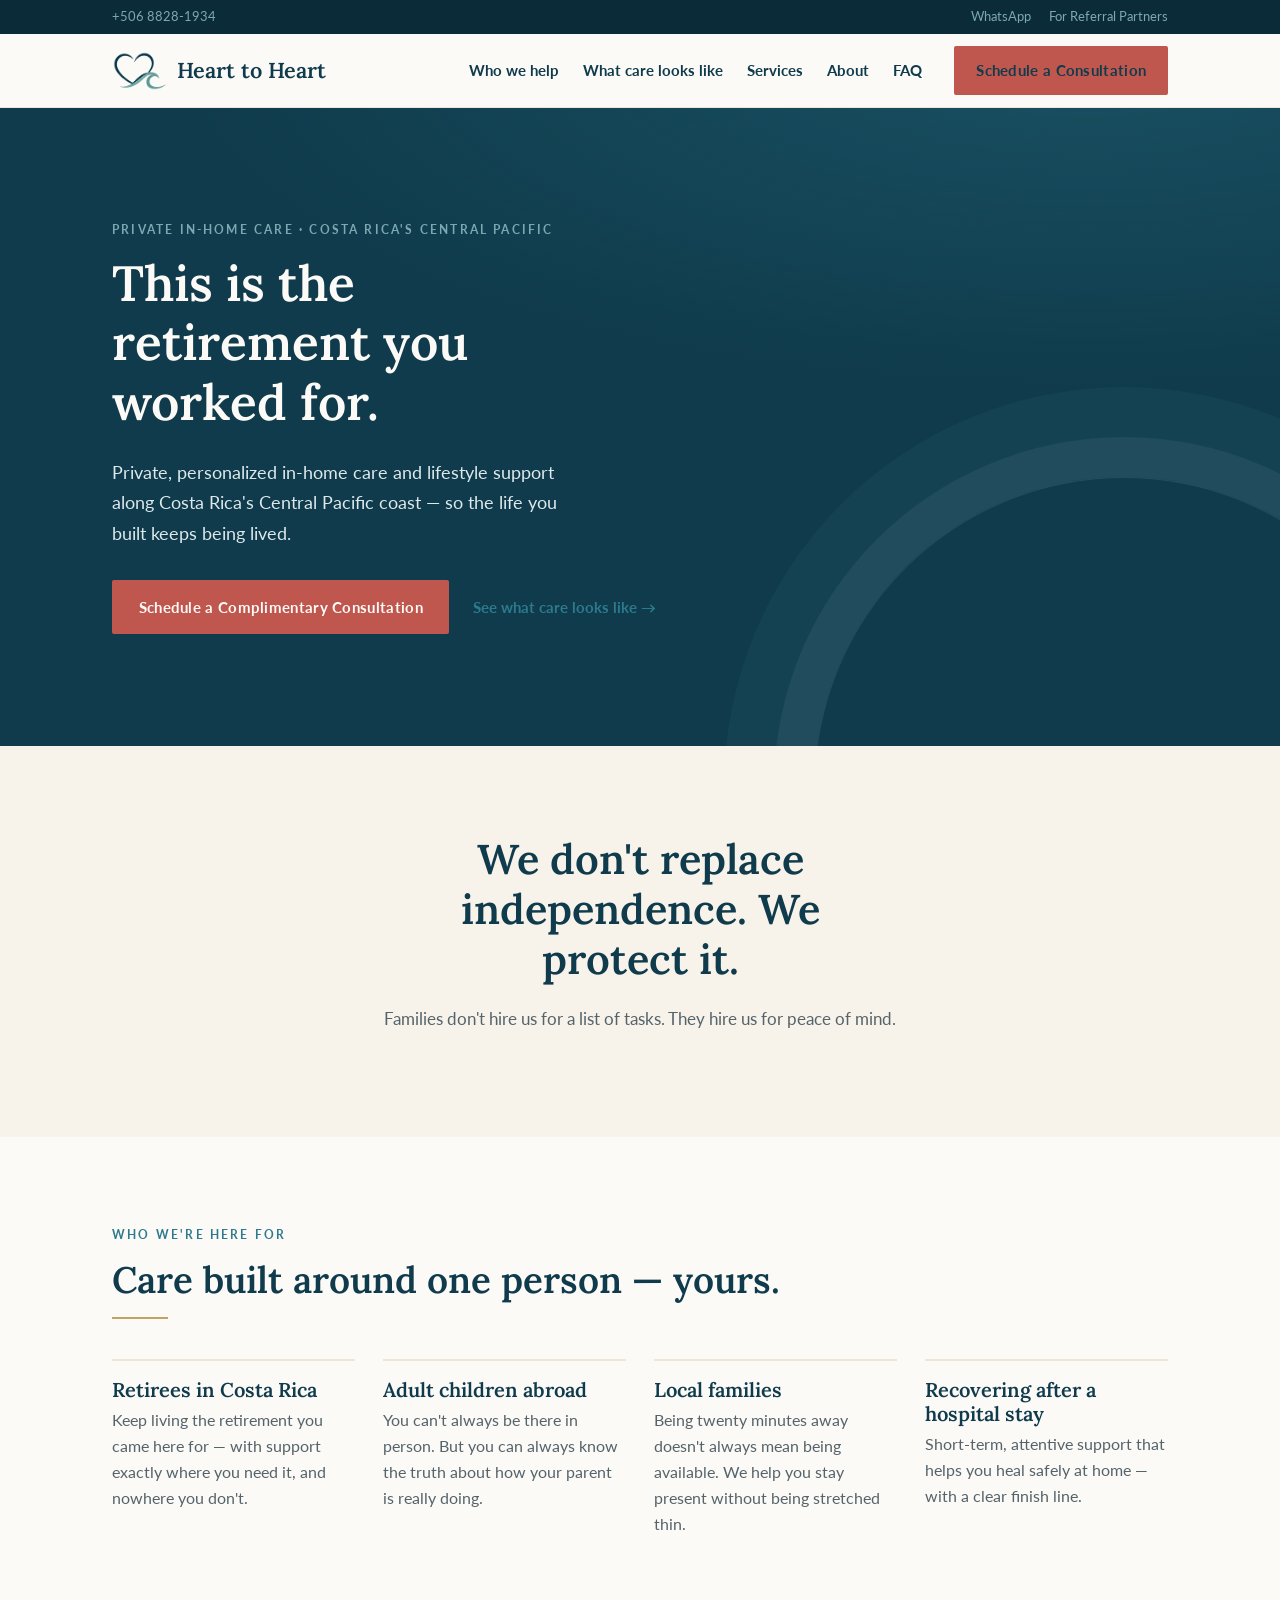
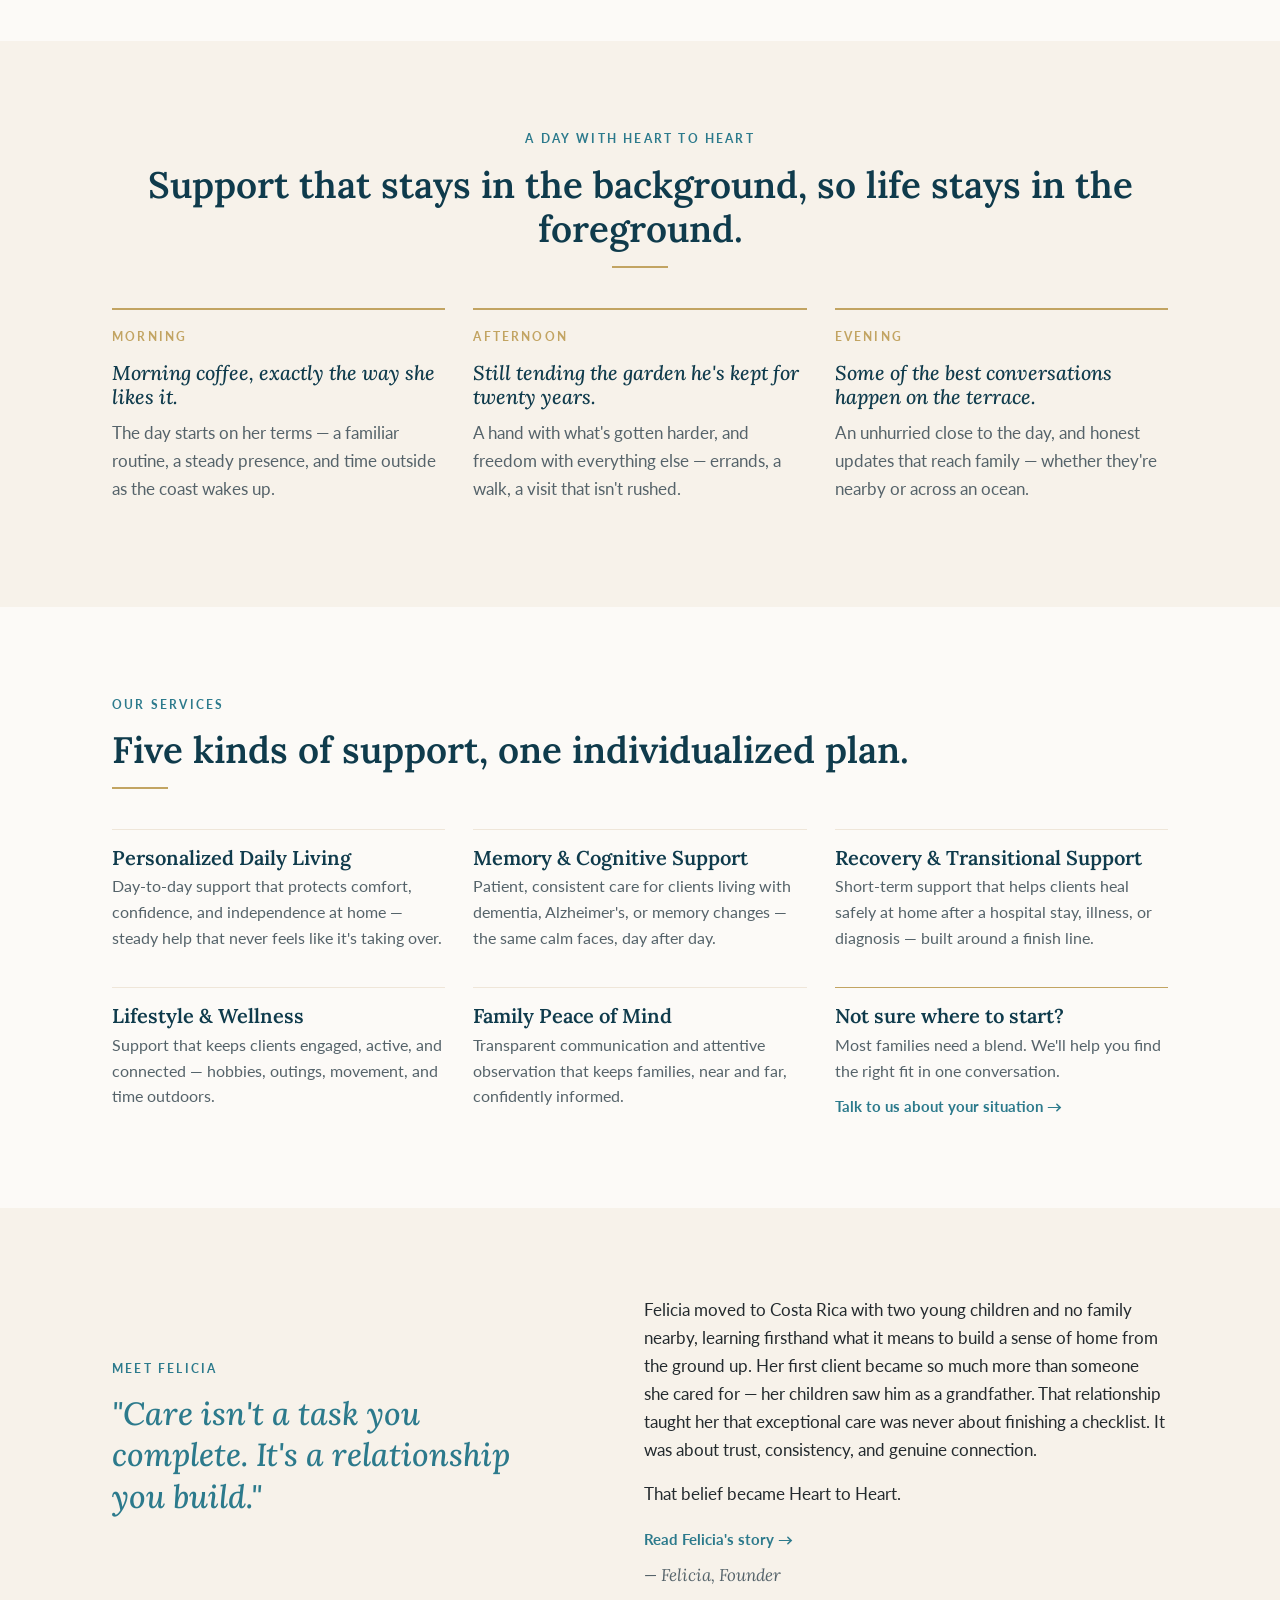
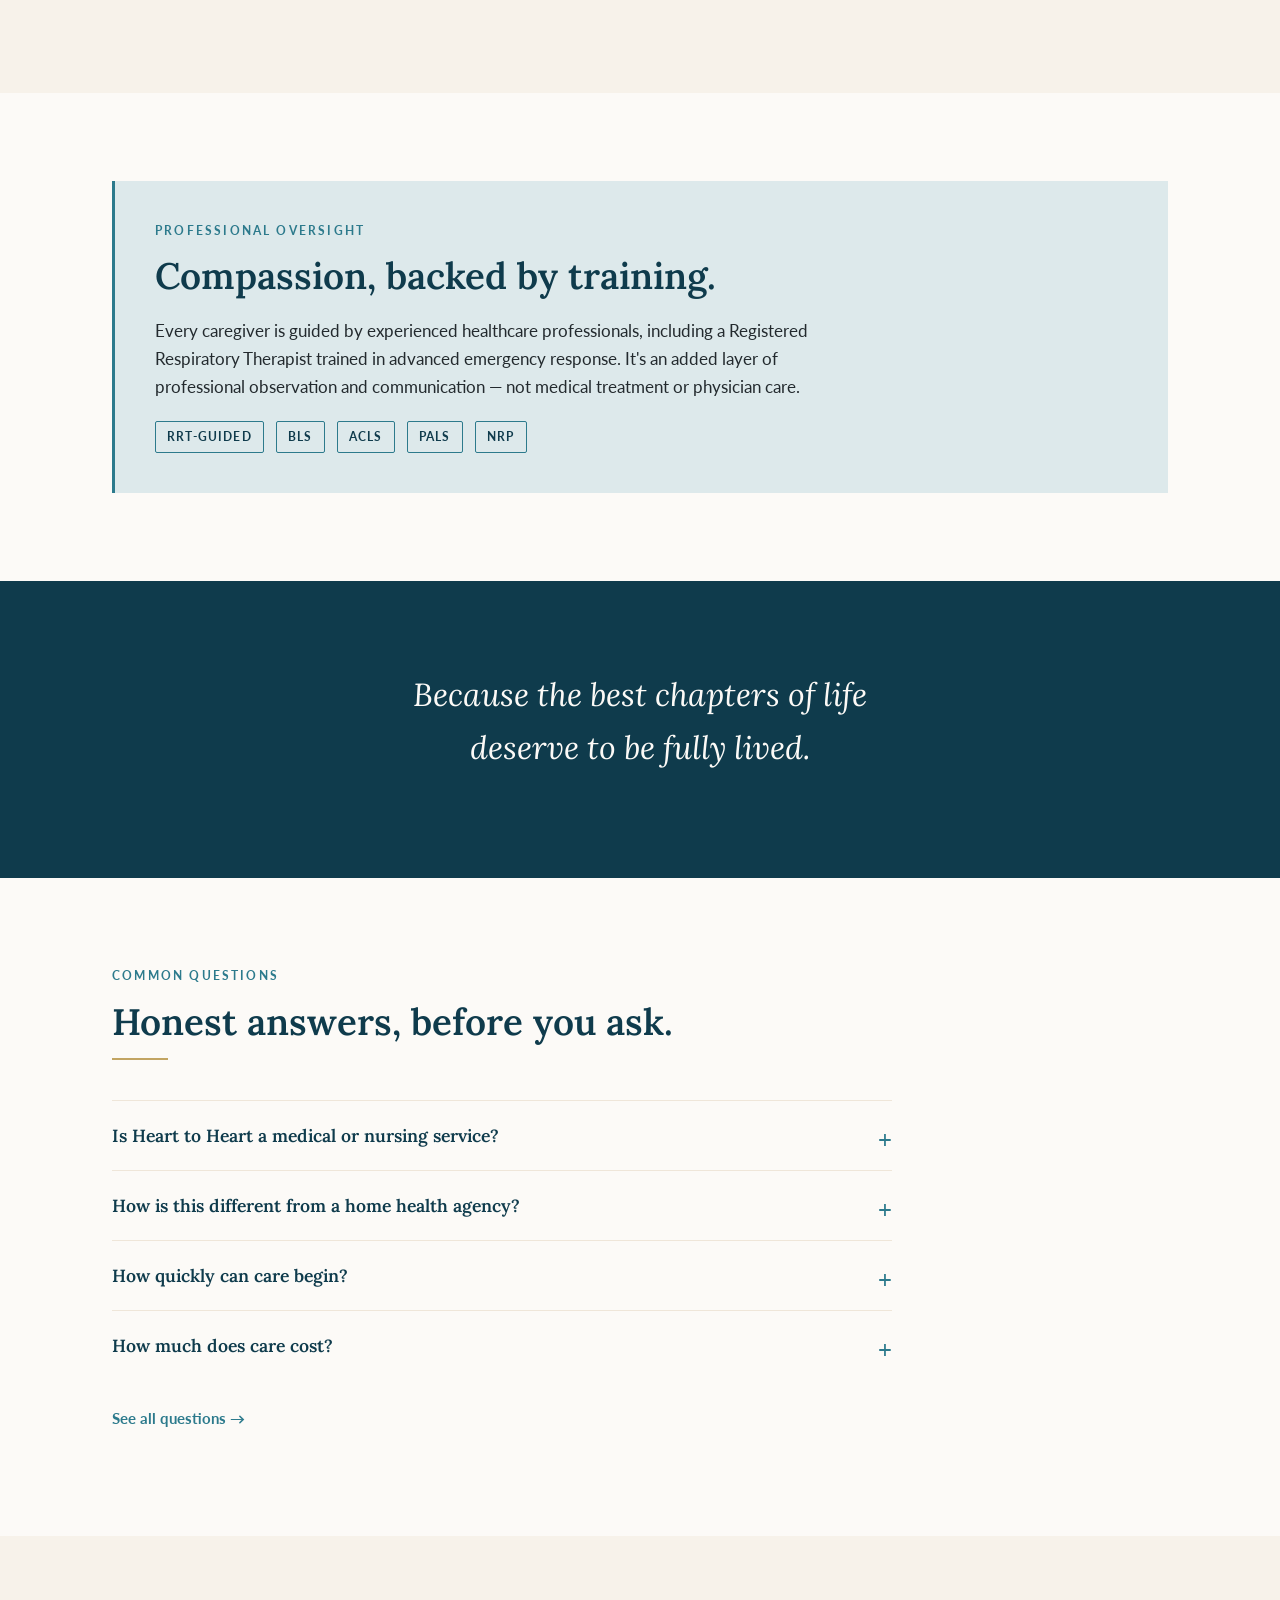
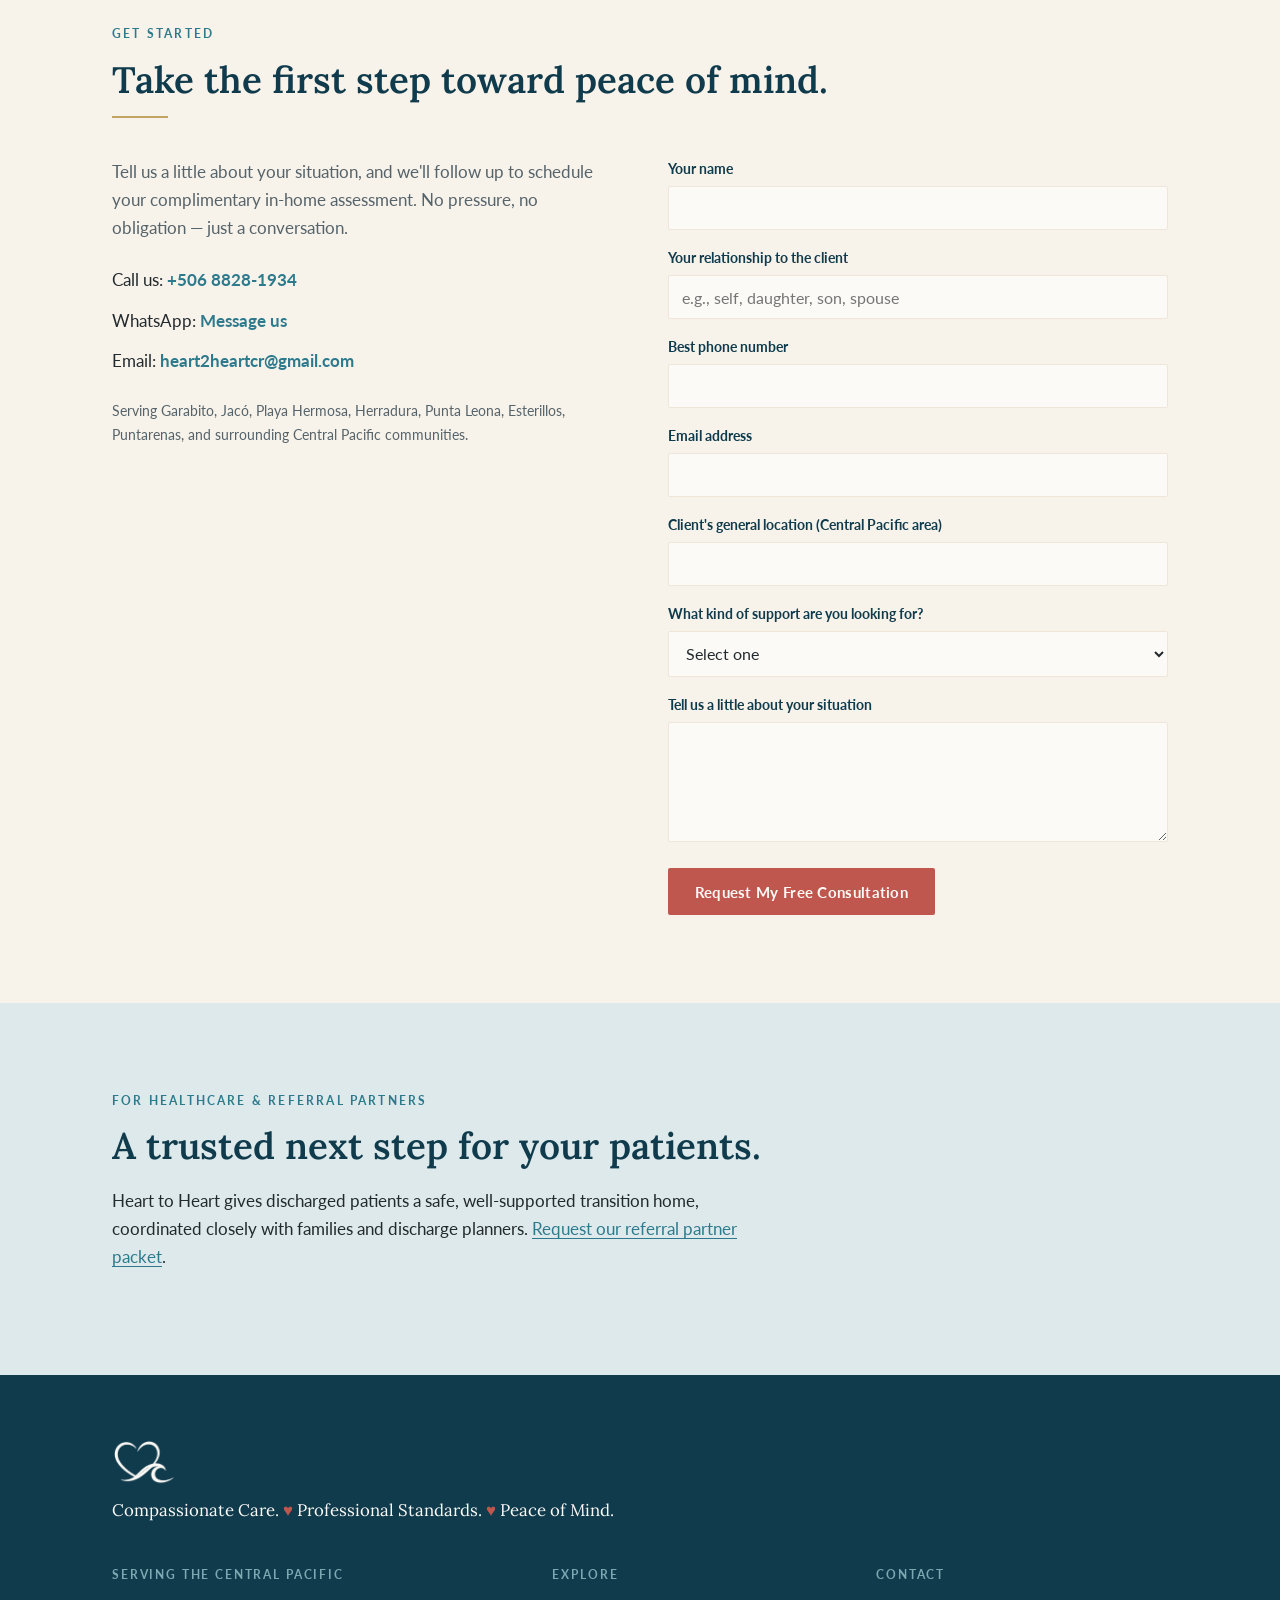
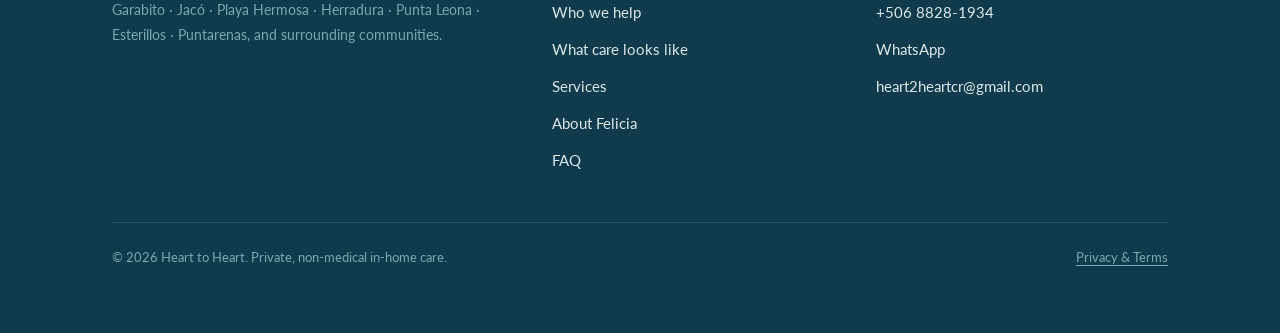
==== index.html @ e452f576 "Add homepage, Meet Felicia, and Contact pages Initial Heart to Heart website build: plain HTML/CSS, " ====
<!DOCTYPE html>
<html lang="en">
<head>
  <meta charset="UTF-8">
  <meta name="viewport" content="width=device-width, initial-scale=1">

  <!-- ===== SEO ===== -->
  <title>Heart to Heart — Private In-Home Care | Costa Rica Central Pacific</title>
  <meta name="description" content="Private, non-medical in-home care and lifestyle support along Costa Rica's Central Pacific coast. Personalized plans, guided by professional healthcare oversight. Schedule a complimentary in-home assessment.">
  <link rel="canonical" href="https://www.heart2heartcr.com/">

  <!-- Social preview -->
  <meta property="og:type" content="website">
  <meta property="og:title" content="Heart to Heart — Private In-Home Care in Costa Rica">
  <meta property="og:description" content="We don't replace independence. We protect it. Private in-home care and lifestyle support on Costa Rica's Central Pacific coast.">
  <meta property="og:url" content="https://www.heart2heartcr.com/">
  <meta property="og:image" content="https://www.heart2heartcr.com/assets/logo-mark.png">

  <link rel="icon" href="assets/logo-mark.png">
  <link rel="apple-touch-icon" href="assets/logo-mark.png">

  <!-- ===== Fonts: Lora (headlines) + Lato (text). Only the weights in use. ===== -->
  <link rel="preconnect" href="https://fonts.googleapis.com">
  <link rel="preconnect" href="https://fonts.gstatic.com" crossorigin>
  <link href="https://fonts.googleapis.com/css2?family=Lato:wght@300;400;700&family=Lora:wght@400;500;600&display=swap" rel="stylesheet">

  <link rel="stylesheet" href="css/styles.css">

  <!-- Local-business info for Google (helps local search) -->
  <script type="application/ld+json">
  {
    "@context": "https://schema.org",
    "@type": "HomeAndConstructionBusiness",
    "additionalType": "https://schema.org/MedicalBusiness",
    "name": "Heart to Heart",
    "description": "Private, non-medical in-home care and lifestyle support for older adults along Costa Rica's Central Pacific coast.",
    "url": "https://www.heart2heartcr.com/",
    "telephone": "+506 8828-1934",
    "email": "heart2heartcr@gmail.com",
    "image": "https://www.heart2heartcr.com/assets/logo-mark.png",
    "areaServed": ["Garabito", "Jacó", "Playa Hermosa", "Herradura", "Punta Leona", "Esterillos", "Puntarenas", "Central Pacific, Costa Rica"],
    "address": { "@type": "PostalAddress", "addressRegion": "Puntarenas", "addressCountry": "CR" }
  }
  </script>
</head>

<body>
  <a class="skip" href="#main">Skip to content</a>

  <!-- ============================ UTILITY BAR ============================ -->
  <div class="utility">
    <div class="container">
      <a class="u-phone" href="tel:+50688281934">+506 8828-1934</a>
      <a href="https://wa.me/50688281934" target="_blank" rel="noopener">WhatsApp</a>
      <a href="#partners">For Referral Partners</a>
    </div>
  </div>

  <!-- ============================== HEADER =============================== -->
  <header class="site-header">
    <div class="container">
      <a class="brand" href="/">
        <img src="assets/logo-mark.png" alt="Heart to Heart">
        <span class="wordmark">Heart to Heart</span>
      </a>

      <button class="nav-toggle" aria-label="Menu" aria-expanded="false" aria-controls="primary-nav">
        <span></span><span></span><span></span>
      </button>

      <nav class="primary-nav" id="primary-nav" aria-label="Primary">
        <ul>
          <li><a href="index.html#who">Who we help</a></li>
          <li><a href="index.html#day">What care looks like</a></li>
          <li><a href="index.html#services">Services</a></li>
          <li><a href="meet-felicia.html">About</a></li>
          <li><a href="index.html#faq">FAQ</a></li>
          <li class="nav-cta"><a class="btn btn--primary" href="contact.html">Schedule a Consultation</a></li>
        </ul>
      </nav>
    </div>
  </header>

  <main id="main">

    <!-- =============================== HERO ============================== -->
    <!-- EDIT: headline & subtext below. (Runs without a photo by design;
         a real Central-Pacific lifestyle photo can become the background later.) -->
    <section class="hero">
      <div class="container">
        <p class="eyebrow">Private in-home care · Costa Rica's Central Pacific</p>
        <h1>This is the retirement you worked for.</h1>
        <p class="lede">Private, personalized in-home care and lifestyle support along Costa Rica's Central Pacific coast — so the life you built keeps being lived.</p>
        <div class="hero-actions">
          <a class="btn btn--primary" href="#contact">Schedule a Complimentary Consultation</a>
          <a class="arrow-link" href="#day">See what care looks like</a>
        </div>
      </div>
    </section>

    <!-- ======================= PHILOSOPHY STATEMENT ===================== -->
    <section class="band band--sand">
      <div class="container statement">
        <h2>We don't replace independence. We protect it.</h2>
        <p>Families don't hire us for a list of tasks. They hire us for peace of mind.</p>
      </div>
    </section>

    <!-- ========================= WHO WE'RE HERE FOR ===================== -->
    <section class="band band--ivory" id="who">
      <div class="container">
        <div class="band-head">
          <p class="eyebrow">Who we're here for</p>
          <h2>Care built around one person — yours.</h2>
          <hr class="rule">
        </div>

        <div class="grid grid--audiences">
          <!-- EDIT: each card = a title + one sentence -->
          <article class="audience">
            <h3>Retirees in Costa Rica</h3>
            <p>Keep living the retirement you came here for — with support exactly where you need it, and nowhere you don't.</p>
          </article>
          <article class="audience">
            <h3>Adult children abroad</h3>
            <p>You can't always be there in person. But you can always know the truth about how your parent is really doing.</p>
          </article>
          <article class="audience">
            <h3>Local families</h3>
            <p>Being twenty minutes away doesn't always mean being available. We help you stay present without being stretched thin.</p>
          </article>
          <article class="audience">
            <h3>Recovering after a hospital stay</h3>
            <p>Short-term, attentive support that helps you heal safely at home — with a clear finish line.</p>
          </article>
        </div>
      </div>
    </section>

    <!-- ====================== A DAY WITH HEART TO HEART ================= -->
    <section class="band band--sand" id="day">
      <div class="container">
        <div class="band-head band-head--center">
          <p class="eyebrow">A day with Heart to Heart</p>
          <h2>Support that stays in the background, so life stays in the foreground.</h2>
          <hr class="rule">
        </div>

        <div class="grid grid--vignettes">
          <article class="vignette">
            <p class="eyebrow">Morning</p>
            <h3>Morning coffee, exactly the way she likes it.</h3>
            <p>The day starts on her terms — a familiar routine, a steady presence, and time outside as the coast wakes up.</p>
          </article>
          <article class="vignette">
            <p class="eyebrow">Afternoon</p>
            <h3>Still tending the garden he's kept for twenty years.</h3>
            <p>A hand with what's gotten harder, and freedom with everything else — errands, a walk, a visit that isn't rushed.</p>
          </article>
          <article class="vignette">
            <p class="eyebrow">Evening</p>
            <h3>Some of the best conversations happen on the terrace.</h3>
            <p>An unhurried close to the day, and honest updates that reach family — whether they're nearby or across an ocean.</p>
          </article>
        </div>
      </div>
    </section>

    <!-- ============================= SERVICES =========================== -->
    <section class="band band--ivory" id="services">
      <div class="container">
        <div class="band-head">
          <p class="eyebrow">Our services</p>
          <h2>Five kinds of support, one individualized plan.</h2>
          <hr class="rule">
        </div>

        <div class="grid grid--services">
          <article class="service">
            <h3>Personalized Daily Living</h3>
            <p>Day-to-day support that protects comfort, confidence, and independence at home — steady help that never feels like it's taking over.</p>
          </article>
          <article class="service">
            <h3>Memory &amp; Cognitive Support</h3>
            <p>Patient, consistent care for clients living with dementia, Alzheimer's, or memory changes — the same calm faces, day after day.</p>
          </article>
          <article class="service">
            <h3>Recovery &amp; Transitional Support</h3>
            <p>Short-term support that helps clients heal safely at home after a hospital stay, illness, or diagnosis — built around a finish line.</p>
          </article>
          <article class="service">
            <h3>Lifestyle &amp; Wellness</h3>
            <p>Support that keeps clients engaged, active, and connected — hobbies, outings, movement, and time outdoors.</p>
          </article>
          <article class="service">
            <h3>Family Peace of Mind</h3>
            <p>Transparent communication and attentive observation that keeps families, near and far, confidently informed.</p>
          </article>
          <article class="service" style="border-top-color: var(--gold);">
            <h3>Not sure where to start?</h3>
            <p>Most families need a blend. We'll help you find the right fit in one conversation.</p>
            <a class="arrow-link" href="#contact">Talk to us about your situation</a>
          </article>
        </div>
      </div>
    </section>

    <!-- ============================ MEET FELICIA ======================== -->
    <section class="band band--sand" id="felicia">
      <div class="container founder">
        <div>
          <p class="eyebrow">Meet Felicia</p>
          <p class="pullquote">"Care isn't a task you complete. It's a relationship you build."</p>
        </div>
        <div>
          <!-- EDIT: founder bio -->
          <p>Felicia moved to Costa Rica with two young children and no family nearby, learning firsthand what it means to build a sense of home from the ground up. Her first client became so much more than someone she cared for — her children saw him as a grandfather. That relationship taught her that exceptional care was never about finishing a checklist. It was about trust, consistency, and genuine connection.</p>
          <p>That belief became Heart to Heart.</p>
          <a class="arrow-link" href="meet-felicia.html">Read Felicia's story</a>
          <p class="signature">— Felicia, Founder</p>
        </div>
      </div>
    </section>

    <!-- ======================= PROFESSIONAL OVERSIGHT =================== -->
    <section class="band band--ivory">
      <div class="container">
        <div class="oversight">
          <p class="eyebrow">Professional oversight</p>
          <h2>Compassion, backed by training.</h2>
          <p>Every caregiver is guided by experienced healthcare professionals, including a Registered Respiratory Therapist trained in advanced emergency response. It's an added layer of professional observation and communication — not medical treatment or physician care.</p>
          <ul class="credentials">
            <li>RRT-guided</li>
            <li>BLS</li>
            <li>ACLS</li>
            <li>PALS</li>
            <li>NRP</li>
          </ul>
        </div>
      </div>
    </section>

    <!-- ========================= COSTA RICA INTERLUDE =================== -->
    <section class="band band--harbor interlude">
      <div class="container">
        <p>Because the best chapters of life deserve to be fully lived.</p>
      </div>
    </section>

    <!-- =============================== FAQ ============================== -->
    <section class="band band--ivory" id="faq">
      <div class="container">
        <div class="band-head">
          <p class="eyebrow">Common questions</p>
          <h2>Honest answers, before you ask.</h2>
          <hr class="rule">
        </div>

        <div class="faq">
          <details>
            <summary>Is Heart to Heart a medical or nursing service?</summary>
            <p>No. We're a private in-home care and lifestyle support company. We don't provide medical treatment, and we don't replace a physician or home health agency. What we offer is compassionate, professionally guided support that helps clients live safely and independently at home — with a level of observation and communication most private care companies don't provide.</p>
          </details>
          <details>
            <summary>How is this different from a home health agency?</summary>
            <p>Home health agencies are typically focused on medical, task-based care delivered by clinical staff. Heart to Heart focuses on the whole person — building relationships and individualized plans around daily living, companionship, and peace of mind, guided by professional healthcare oversight rather than functioning as a medical provider.</p>
          </details>
          <details>
            <summary>How quickly can care begin?</summary>
            <p>Timelines depend on your family's needs and the type of support required. In many cases, we can schedule a complimentary in-home assessment within days and begin building a care plan shortly after.</p>
          </details>
          <details>
            <summary>How much does care cost?</summary>
            <p>Cost depends on the level of care a client needs. Because every care plan is built around a specific person rather than a fixed package, we walk through exact pricing during your complimentary in-home assessment — so there are no surprises.</p>
          </details>
        </div>
        <p style="margin-top:1.5rem;"><a class="arrow-link" href="#contact">See all questions</a></p>
      </div>
    </section>

    <!-- ========================= CONTACT / FINAL CTA ==================== -->
    <section class="band band--sand" id="contact">
      <div class="container">
        <div class="band-head">
          <p class="eyebrow">Get started</p>
          <h2>Take the first step toward peace of mind.</h2>
          <hr class="rule">
        </div>

        <div class="contact-grid">
          <div class="contact-intro">
            <p>Tell us a little about your situation, and we'll follow up to schedule your complimentary in-home assessment. No pressure, no obligation — just a conversation.</p>
            <ul class="ways">
              <li>Call us: <a href="tel:+50688281934">+506 8828-1934</a></li>
              <li>WhatsApp: <a href="https://wa.me/50688281934" target="_blank" rel="noopener">Message us</a></li>
              <li>Email: <a href="mailto:heart2heartcr@gmail.com">heart2heartcr@gmail.com</a></li>
            </ul>
            <p class="service-area" style="color:var(--ink-mid); margin-top:1.5rem;">Serving Garabito, Jacó, Playa Hermosa, Herradura, Punta Leona, Esterillos, Puntarenas, and surrounding Central Pacific communities.</p>
          </div>

          <!-- Netlify Forms: works automatically once deployed to Netlify. -->
          <form name="inquiry" method="POST" data-netlify="true" netlify-honeypot="bot-field" action="/?submitted=true">
            <input type="hidden" name="form-name" value="inquiry">
            <p class="hp"><label>Don't fill this out: <input name="bot-field"></label></p>

            <div class="form-field">
              <label for="name">Your name</label>
              <input id="name" name="name" type="text" required>
            </div>
            <div class="form-field">
              <label for="relationship">Your relationship to the client</label>
              <input id="relationship" name="relationship" type="text" placeholder="e.g., self, daughter, son, spouse">
            </div>
            <div class="form-field">
              <label for="phone">Best phone number</label>
              <input id="phone" name="phone" type="tel" required>
            </div>
            <div class="form-field">
              <label for="email">Email address</label>
              <input id="email" name="email" type="email">
            </div>
            <div class="form-field">
              <label for="location">Client's general location (Central Pacific area)</label>
              <input id="location" name="location" type="text">
            </div>
            <div class="form-field">
              <label for="support">What kind of support are you looking for?</label>
              <select id="support" name="support">
                <option value="">Select one</option>
                <option>Personalized daily living</option>
                <option>Memory &amp; cognitive support</option>
                <option>Recovery after a hospital stay</option>
                <option>Lifestyle &amp; wellness / companionship</option>
                <option>Not sure yet</option>
              </select>
            </div>
            <div class="form-field">
              <label for="situation">Tell us a little about your situation</label>
              <textarea id="situation" name="situation"></textarea>
            </div>
            <button class="btn btn--primary" type="submit">Request My Free Consultation</button>
          </form>
        </div>
      </div>
    </section>

    <!-- Referral partners anchor (dedicated page comes later) -->
    <section class="band band--seafoam" id="partners">
      <div class="container">
        <p class="eyebrow">For healthcare &amp; referral partners</p>
        <h2>A trusted next step for your patients.</h2>
        <p>Heart to Heart gives discharged patients a safe, well-supported transition home, coordinated closely with families and discharge planners. <a href="#contact">Request our referral partner packet</a>.</p>
      </div>
    </section>

  </main>

  <!-- ============================== FOOTER ============================= -->
  <footer class="site-footer">
    <div class="container">
      <div class="footer-brand">
        <img src="assets/logo-mark-reverse.png" alt="Heart to Heart">
        <!-- Brand line: three sentences, coral heartmark between, never a run-on -->
        <p class="brand-line">Compassionate Care. <span class="heartmark">&#9829;</span> Professional Standards. <span class="heartmark">&#9829;</span> Peace of Mind.</p>
      </div>

      <div class="footer-cols">
        <div>
          <h4>Serving the Central Pacific</h4>
          <p class="service-area">Garabito · Jacó · Playa Hermosa · Herradura · Punta Leona · Esterillos · Puntarenas, and surrounding communities.</p>
        </div>
        <div>
          <h4>Explore</h4>
          <ul>
            <li><a href="index.html#who">Who we help</a></li>
            <li><a href="index.html#day">What care looks like</a></li>
            <li><a href="index.html#services">Services</a></li>
            <li><a href="meet-felicia.html">About Felicia</a></li>
            <li><a href="index.html#faq">FAQ</a></li>
          </ul>
        </div>
        <div>
          <h4>Contact</h4>
          <ul>
            <li><a href="tel:+50688281934">+506 8828-1934</a></li>
            <li><a href="https://wa.me/50688281934" target="_blank" rel="noopener">WhatsApp</a></li>
            <li><a href="mailto:heart2heartcr@gmail.com">heart2heartcr@gmail.com</a></li>
          </ul>
        </div>
      </div>

      <div class="footer-bottom">
        <span>&copy; <span id="year">2026</span> Heart to Heart. Private, non-medical in-home care.</span>
        <a href="#">Privacy &amp; Terms</a>
      </div>
    </div>
  </footer>

  <!-- Sticky mobile action bar (hidden on desktop via CSS) -->
  <nav class="mobile-bar" aria-label="Quick actions">
    <a href="tel:+50688281934">Call</a>
    <a href="https://wa.me/50688281934" target="_blank" rel="noopener">WhatsApp</a>
    <a class="schedule" href="#contact">Schedule</a>
  </nav>

  <!-- Minimal JS: mobile nav toggle + current year. That's all. -->
  <script>
    (function () {
      var toggle = document.querySelector('.nav-toggle');
      var nav = document.getElementById('primary-nav');
      if (toggle && nav) {
        toggle.addEventListener('click', function () {
          var open = nav.classList.toggle('open');
          toggle.setAttribute('aria-expanded', open ? 'true' : 'false');
        });
        // Close the menu after tapping a link (mobile)
        nav.addEventListener('click', function (e) {
          if (e.target.tagName === 'A') { nav.classList.remove('open'); toggle.setAttribute('aria-expanded', 'false'); }
        });
      }
      var y = document.getElementById('year');
      if (y) y.textContent = new Date().getFullYear();
    })();
  </script>
</body>
</html>
---- css/styles.css ----
/* =========================================================================
   Heart to Heart — Coastal Luxe stylesheet
   Plain CSS, mobile-first. No build step.

   Structure:
     1. Design tokens (colors, type)   — edit brand values here
     2. Base / reset
     3. Layout helpers (bands, container)
     4. Buttons & links
     5. Header / utility bar / nav
     6. Homepage sections
     7. Footer
     8. Larger screens (min-width media queries)
   ========================================================================= */

/* 1. DESIGN TOKENS ------------------------------------------------------- */
:root {
  /* Coastal Luxe palette (from the Brand & Production Guide) */
  --deep-harbor: #0F3B4C;
  --harbor-deep: #0A2B37;
  --tidewater: #2C7A8C;
  --tidewater-light: #7CA8B2;
  --seafoam: #DDE9EB;
  --warm-sand: #EFE6D9;
  --sand-wash: #F7F2EA;
  --ivory: #FCFAF7;
  --coral: #C0574F;   /* accent — use sparingly (buttons, single rules) */
  --gold: #C2A462;    /* detail rules only, never fills */
  --ink: #232A2E;     /* body text on light grounds */
  --ink-mid: #55636A; /* secondary / descriptive text */

  /* Type — Lora carries the voice, Lato carries the information */
  --serif: "Lora", Georgia, serif;
  --sans: "Lato", "Helvetica Neue", Arial, sans-serif;

  --container: 1120px;
  --measure: 68ch;      /* comfortable reading width */
  --pad: 1.5rem;        /* horizontal page padding on mobile */
}

/* 2. BASE / RESET ------------------------------------------------------- */
*, *::before, *::after { box-sizing: border-box; }

html { -webkit-text-size-adjust: 100%; scroll-behavior: smooth; }

body {
  margin: 0;
  font-family: var(--sans);
  font-weight: 400;
  font-size: 1.0625rem;      /* ~17px */
  line-height: 1.65;
  color: var(--ink);
  background: var(--ivory);  /* never pure white */
  -webkit-font-smoothing: antialiased;
  overflow-x: hidden;        /* guard against accidental horizontal scroll */
}

img { max-width: 100%; height: auto; display: block; }

h1, h2, h3 {
  font-family: var(--serif);
  font-weight: 600;
  color: var(--deep-harbor);
  line-height: 1.2;
  margin: 0 0 0.5em;
  /* Sentence case in the copy — never ALL CAPS on headlines */
}

h1 { font-size: clamp(2rem, 6vw, 3.1rem); }
h2 { font-size: clamp(1.6rem, 4.5vw, 2.3rem); }
h3 { font-size: 1.25rem; }

p { margin: 0 0 1rem; max-width: var(--measure); }

a { color: var(--tidewater); text-underline-offset: 3px; }
a:hover { color: var(--harbor-deep); }

/* Eyebrow label — the only place we use tracked caps */
.eyebrow {
  font-family: var(--sans);
  font-weight: 700;
  font-size: 0.72rem;
  letter-spacing: 0.19em;
  text-transform: uppercase;
  color: var(--tidewater);
  margin: 0 0 0.9rem;
}

/* 3. LAYOUT -------------------------------------------------------------- */
.container {
  width: 100%;
  max-width: var(--container);
  margin-inline: auto;
  padding-inline: var(--pad);
}

/* One idea per band; alternate grounds harbor / sand / ivory */
.band { padding-block: clamp(3rem, 9vw, 5.5rem); }
.band--ivory { background: var(--ivory); }
.band--sand { background: var(--sand-wash); }
.band--seafoam { background: var(--seafoam); }
.band--harbor { background: var(--deep-harbor); color: var(--ivory); }
.band--harbor h1,
.band--harbor h2,
.band--harbor h3 { color: var(--ivory); }

/* Gold hairline under section headings */
.band-head { margin-bottom: 2.5rem; }
.band-head h2 { margin-bottom: 0.6rem; }
.band-head .rule {
  width: 56px; height: 2px; background: var(--gold);
  border: 0; margin: 0.9rem 0 0;
}
.band-head--center { text-align: center; }
.band-head--center p { margin-inline: auto; }
.band-head--center .rule { margin-inline: auto; }

/* 4. BUTTONS & LINKS ---------------------------------------------------- */
.btn {
  display: inline-block;
  font-family: var(--sans);
  font-weight: 700;
  font-size: 0.95rem;
  letter-spacing: 0.02em;
  text-decoration: none;
  padding: 0.85rem 1.6rem;
  border-radius: 2px;       /* nearly square — no soft cards */
  transition: background-color 0.18s ease, color 0.18s ease;
  cursor: pointer;
  border: 1.5px solid transparent;
}
/* Primary = coral, used sparingly */
.btn--primary { background: var(--coral); color: var(--ivory); }
.btn--primary:hover { background: #a84a43; color: var(--ivory); }
/* On dark grounds, an ivory outline button */
.btn--ghost {
  background: transparent; color: var(--ivory);
  border-color: rgba(252, 250, 247, 0.55);
}
.btn--ghost:hover { background: rgba(252, 250, 247, 0.1); color: var(--ivory); }

/* Quiet secondary text link with arrow */
.arrow-link {
  display: inline-block;
  font-weight: 700;
  font-size: 0.95rem;
  text-decoration: none;
  color: var(--tidewater);
}
.arrow-link::after { content: " \2192"; }
.arrow-link:hover { color: var(--harbor-deep); }
.band--harbor .arrow-link { color: var(--tidewater-light); }
.band--harbor .arrow-link:hover { color: var(--ivory); }

/* 5. HEADER ------------------------------------------------------------- */
/* Utility bar — quiet strip above the main header */
.utility {
  background: var(--harbor-deep);
  color: var(--tidewater-light);
  font-size: 0.8rem;
}
.utility .container {
  display: flex; flex-wrap: wrap; gap: 0.25rem 1.1rem;
  justify-content: flex-end; align-items: center;
  padding-block: 0.4rem;
}
.utility a { color: var(--tidewater-light); text-decoration: none; }
.utility a:hover { color: var(--ivory); }
.utility .u-phone { margin-right: auto; } /* phone left, rest right */

/* Main header */
.site-header {
  position: sticky; top: 0; z-index: 50;
  background: var(--ivory);
  border-bottom: 1px solid var(--warm-sand);
}
.site-header .container {
  display: flex; align-items: center; justify-content: space-between;
  padding-block: 0.75rem;
}
.brand { display: flex; align-items: center; gap: 0.6rem; text-decoration: none; }
.brand img { height: 40px; width: auto; }
.brand .wordmark {
  font-family: var(--serif); font-weight: 600; font-size: 1.35rem;
  color: var(--deep-harbor); line-height: 1; white-space: nowrap;
}

/* Nav — hidden behind a toggle on mobile */
.nav-toggle {
  display: inline-flex; flex-direction: column; gap: 4px;
  background: none; border: 0; padding: 0.4rem; cursor: pointer;
}
.nav-toggle span { width: 24px; height: 2px; background: var(--deep-harbor); }

.primary-nav { display: none; }
.primary-nav.open {
  display: block;
  position: absolute; left: 0; right: 0; top: 100%;
  background: var(--ivory);
  border-bottom: 1px solid var(--warm-sand);
  box-shadow: 0 8px 24px rgba(15, 59, 76, 0.08);
}
.primary-nav ul { list-style: none; margin: 0; padding: 0.5rem var(--pad) 1rem; }
.primary-nav li { border-bottom: 1px solid var(--sand-wash); }
.primary-nav a {
  display: block; padding: 0.85rem 0;
  font-weight: 700; text-decoration: none; color: var(--deep-harbor);
}
.primary-nav .nav-cta { margin-top: 0.9rem; border: 0; }
.primary-nav .nav-cta a { padding: 0; }

/* 6. HOMEPAGE SECTIONS -------------------------------------------------- */

/* Hero — runs without photography by design (see brand guide) */
.hero {
  background:
    radial-gradient(120% 90% at 85% -10%, rgba(44,122,140,0.35), transparent 60%),
    var(--deep-harbor);
  color: var(--ivory);
  position: relative;
  overflow: hidden;
  padding-block: clamp(3.5rem, 12vw, 7rem);
}
/* Abstracted-horizon concentric arcs, very low contrast */
.hero::after {
  content: ""; position: absolute; right: -12%; bottom: -55%;
  width: 620px; height: 620px; border-radius: 50%;
  border: 1px solid rgba(124,168,178,0.18);
  box-shadow:
    0 0 0 40px rgba(124,168,178,0.10),
    0 0 0 90px rgba(124,168,178,0.06);
  pointer-events: none;
}
.hero .container { position: relative; z-index: 1; }
.hero .eyebrow { color: var(--tidewater-light); }
.hero h1 { color: var(--ivory); max-width: 15ch; }
.hero .lede {
  font-size: 1.15rem; color: var(--seafoam); max-width: 46ch;
  margin-bottom: 2rem;
}
.hero-actions { display: flex; flex-wrap: wrap; gap: 1rem 1.5rem; align-items: center; }

/* Philosophy statement — quiet centered band */
.statement { text-align: center; }
.statement h2 {
  font-size: clamp(1.7rem, 5vw, 2.6rem);
  max-width: 18ch; margin-inline: auto;
}
.statement p { margin-inline: auto; color: var(--ink-mid); }

/* Card grids (no boxes/shadows — hairline rules do the work) */
.grid { display: grid; gap: 1.75rem; }

.audience {
  border-top: 2px solid var(--warm-sand);
  padding-top: 1.1rem;
}
.audience h3 { margin-bottom: 0.35rem; }
.audience p { color: var(--ink-mid); font-size: 0.98rem; }

/* Service list */
.service {
  border-top: 1px solid var(--warm-sand);
  padding-top: 1rem;
}
.service h3 { color: var(--deep-harbor); margin-bottom: 0.3rem; }
.service p { color: var(--ink-mid); font-size: 0.97rem; margin-bottom: 0.5rem; }

/* A day with Heart to Heart — vignettes */
.vignette { border-top: 2px solid var(--gold); padding-top: 1.1rem; }
.vignette .eyebrow { color: var(--gold); }
.vignette h3 { font-style: italic; font-weight: 500; color: var(--deep-harbor); }
.vignette p { color: var(--ink-mid); }

/* Pull quote — used on Meet Felicia and homepage founder section */
.pullquote {
  font-family: var(--serif); font-style: italic; font-weight: 500;
  font-size: clamp(1.5rem, 4vw, 2rem); color: var(--tidewater);
  line-height: 1.3; max-width: 24ch; margin: 1.75rem 0;
}
.prose .pullquote {
  max-width: none; margin: 2rem 0;
  padding-left: 1.25rem; border-left: 3px solid var(--gold);
}
.founder .pullquote { max-width: 22ch; margin: 0 0 1.5rem; }
.founder .signature {
  font-family: var(--serif); font-style: italic; color: var(--ink-mid);
  margin-top: 0.5rem;
}

/* Professional oversight — mist block callout */
.oversight {
  background: var(--seafoam);
  border-left: 3px solid var(--tidewater);
  padding: clamp(1.75rem, 5vw, 2.5rem);
}
.oversight h2 { color: var(--deep-harbor); }
.credentials {
  list-style: none; display: flex; flex-wrap: wrap; gap: 0.5rem 0.75rem;
  margin: 1.25rem 0 0; padding: 0;
}
.credentials li {
  font-family: var(--sans); font-weight: 700; font-size: 0.72rem;
  letter-spacing: 0.1em; text-transform: uppercase;
  color: var(--deep-harbor);
  border: 1px solid var(--tidewater);
  padding: 0.35rem 0.7rem; border-radius: 2px;
}

/* Costa Rica interlude */
.interlude { text-align: center; }
.interlude p {
  font-family: var(--serif); font-style: italic;
  font-size: clamp(1.4rem, 4vw, 2rem); color: var(--ivory);
  max-width: 24ch; margin-inline: auto;
}

/* FAQ — native <details>, no JS needed */
.faq { max-width: 780px; }
.faq details {
  border-top: 1px solid var(--warm-sand);
  padding: 0.4rem 0;
}
.faq details[open] summary { color: var(--deep-harbor); }
.faq summary {
  font-family: var(--serif); font-size: 1.1rem; font-weight: 600;
  color: var(--deep-harbor); cursor: pointer; list-style: none;
  padding: 0.85rem 2rem 0.85rem 0; position: relative;
}
.faq summary::-webkit-details-marker { display: none; }
.faq summary::after {
  content: "+"; position: absolute; right: 0; top: 0.7rem;
  font-family: var(--sans); font-weight: 400; font-size: 1.5rem;
  color: var(--tidewater);
}
.faq details[open] summary::after { content: "\2013"; }
.faq details p { color: var(--ink-mid); padding-bottom: 0.6rem; }

/* Contact / final CTA */
.contact-grid { display: grid; gap: 2.5rem; }
.contact-intro p { color: var(--ink-mid); }
.ways { list-style: none; padding: 0; margin: 1.5rem 0 0; }
.ways li { margin-bottom: 0.75rem; }
.ways a { font-weight: 700; text-decoration: none; }

/* Form */
.form-field { margin-bottom: 1.1rem; }
.form-field label {
  display: block; font-weight: 700; font-size: 0.85rem;
  color: var(--deep-harbor); margin-bottom: 0.35rem;
}
.form-field input,
.form-field select,
.form-field textarea {
  width: 100%; font-family: var(--sans); font-size: 1rem;
  padding: 0.7rem 0.8rem; color: var(--ink);
  background: var(--ivory);
  border: 1px solid var(--warm-sand); border-radius: 2px;
}
.form-field input:focus,
.form-field select:focus,
.form-field textarea:focus {
  outline: 2px solid var(--tidewater); outline-offset: 1px;
  border-color: var(--tidewater);
}
.form-field textarea { min-height: 120px; resize: vertical; }
.hp { position: absolute; left: -5000px; } /* honeypot */

/* Post-submit confirmation (shown via ?submitted=true) */
.form-success {
  background: var(--seafoam);
  border-left: 3px solid var(--tidewater);
  padding: 1.5rem 1.6rem;
}
.form-success h3 { color: var(--deep-harbor); margin-bottom: 0.35rem; }
.form-success p { margin: 0; color: var(--ink-mid); }

/* Interior page header — compact harbor band */
.page-hero { padding-block: clamp(2.5rem, 8vw, 4rem); }
.page-hero .eyebrow { color: var(--tidewater-light); }
.page-hero h1 { color: var(--ivory); max-width: 20ch; }
.page-hero .lede { color: var(--seafoam); font-size: 1.1rem; max-width: 52ch; margin-bottom: 0; }

/* Long-form reading column (founder narrative, articles) */
.prose { max-width: 62ch; }
.prose p { font-size: 1.08rem; }
.prose p:first-of-type { font-size: 1.18rem; color: var(--ink); }

/* 7. FOOTER ------------------------------------------------------------- */
.site-footer { background: var(--deep-harbor); color: var(--tidewater-light); }
.site-footer .container { padding-block: clamp(2.75rem, 7vw, 4rem); }
.footer-brand img { height: 46px; margin-bottom: 0.75rem; }
.footer-brand .brand-line {
  font-family: var(--serif); color: var(--ivory);
  font-size: 1.05rem; margin: 0 0 0.5rem;
}
.footer-brand .heartmark { color: var(--coral); }
.footer-cols { display: grid; gap: 2rem; margin-top: 2.5rem; }
.footer-cols h4 {
  font-family: var(--sans); font-weight: 700; font-size: 0.72rem;
  letter-spacing: 0.16em; text-transform: uppercase;
  color: var(--tidewater-light); margin: 0 0 0.9rem;
}
.footer-cols ul { list-style: none; margin: 0; padding: 0; }
.footer-cols li { margin-bottom: 0.55rem; }
.footer-cols a { color: var(--seafoam); text-decoration: none; font-size: 0.95rem; }
.footer-cols a:hover { color: var(--ivory); }
.service-area { font-size: 0.9rem; line-height: 1.7; color: var(--tidewater-light); }
.footer-bottom {
  border-top: 1px solid rgba(124,168,178,0.2);
  margin-top: 2.5rem; padding-top: 1.5rem;
  display: flex; flex-wrap: wrap; gap: 0.5rem 1.5rem; justify-content: space-between;
  font-size: 0.82rem; color: var(--tidewater-light);
}
.footer-bottom a { color: var(--tidewater-light); }

/* Sticky mobile action bar — Call · WhatsApp · Schedule (thumb-reachable) */
.mobile-bar {
  position: fixed; bottom: 0; left: 0; right: 0; z-index: 60;
  display: grid; grid-template-columns: 1fr 1fr 1fr;
  background: var(--ivory); border-top: 1px solid var(--warm-sand);
  box-shadow: 0 -4px 16px rgba(15,59,76,0.08);
}
.mobile-bar a {
  text-align: center; padding: 0.85rem 0.5rem;
  font-weight: 700; font-size: 0.82rem; text-decoration: none;
  color: var(--deep-harbor);
}
.mobile-bar a + a { border-left: 1px solid var(--sand-wash); }
.mobile-bar a.schedule { background: var(--coral); color: var(--ivory); }
body { padding-bottom: 56px; } /* room for the sticky bar on mobile */

/* Skip link for accessibility */
.skip { position: absolute; left: -9999px; }
.skip:focus {
  left: var(--pad); top: 0.5rem; z-index: 100; background: var(--ivory);
  padding: 0.5rem 1rem; border: 2px solid var(--tidewater);
}

/* 8. LARGER SCREENS ----------------------------------------------------- */
@media (min-width: 720px) {
  .grid--audiences { grid-template-columns: repeat(2, 1fr); }
  .grid--services { grid-template-columns: repeat(2, 1fr); }
  .grid--vignettes { grid-template-columns: repeat(3, 1fr); }
  .footer-cols { grid-template-columns: 1.4fr 1fr 1fr; }
  .contact-grid { grid-template-columns: 1fr 1fr; gap: 3.5rem; align-items: start; }
}

@media (min-width: 960px) {
  :root { --pad: 2rem; }

  /* Show full nav, hide the hamburger + sticky mobile bar */
  .nav-toggle { display: none; }
  .mobile-bar { display: none; }
  body { padding-bottom: 0; }

  .primary-nav { display: block; position: static; box-shadow: none; border: 0; background: none; }
  .primary-nav ul { display: flex; align-items: center; gap: 1.5rem; padding: 0; }
  .primary-nav li { border: 0; }
  .primary-nav a { padding: 0.25rem 0; font-size: 0.95rem; }
  .primary-nav .nav-cta { margin: 0 0 0 0.5rem; }
  .primary-nav .nav-cta a { padding: 0.7rem 1.3rem; }

  .grid--services { grid-template-columns: repeat(3, 1fr); }
  .grid--audiences { grid-template-columns: repeat(4, 1fr); }
  .founder { display: grid; grid-template-columns: 1fr 1.1fr; gap: 3.5rem; align-items: center; }
}

/* Respect reduced-motion preferences */
@media (prefers-reduced-motion: reduce) {
  html { scroll-behavior: auto; }
  * { transition: none !important; }
}
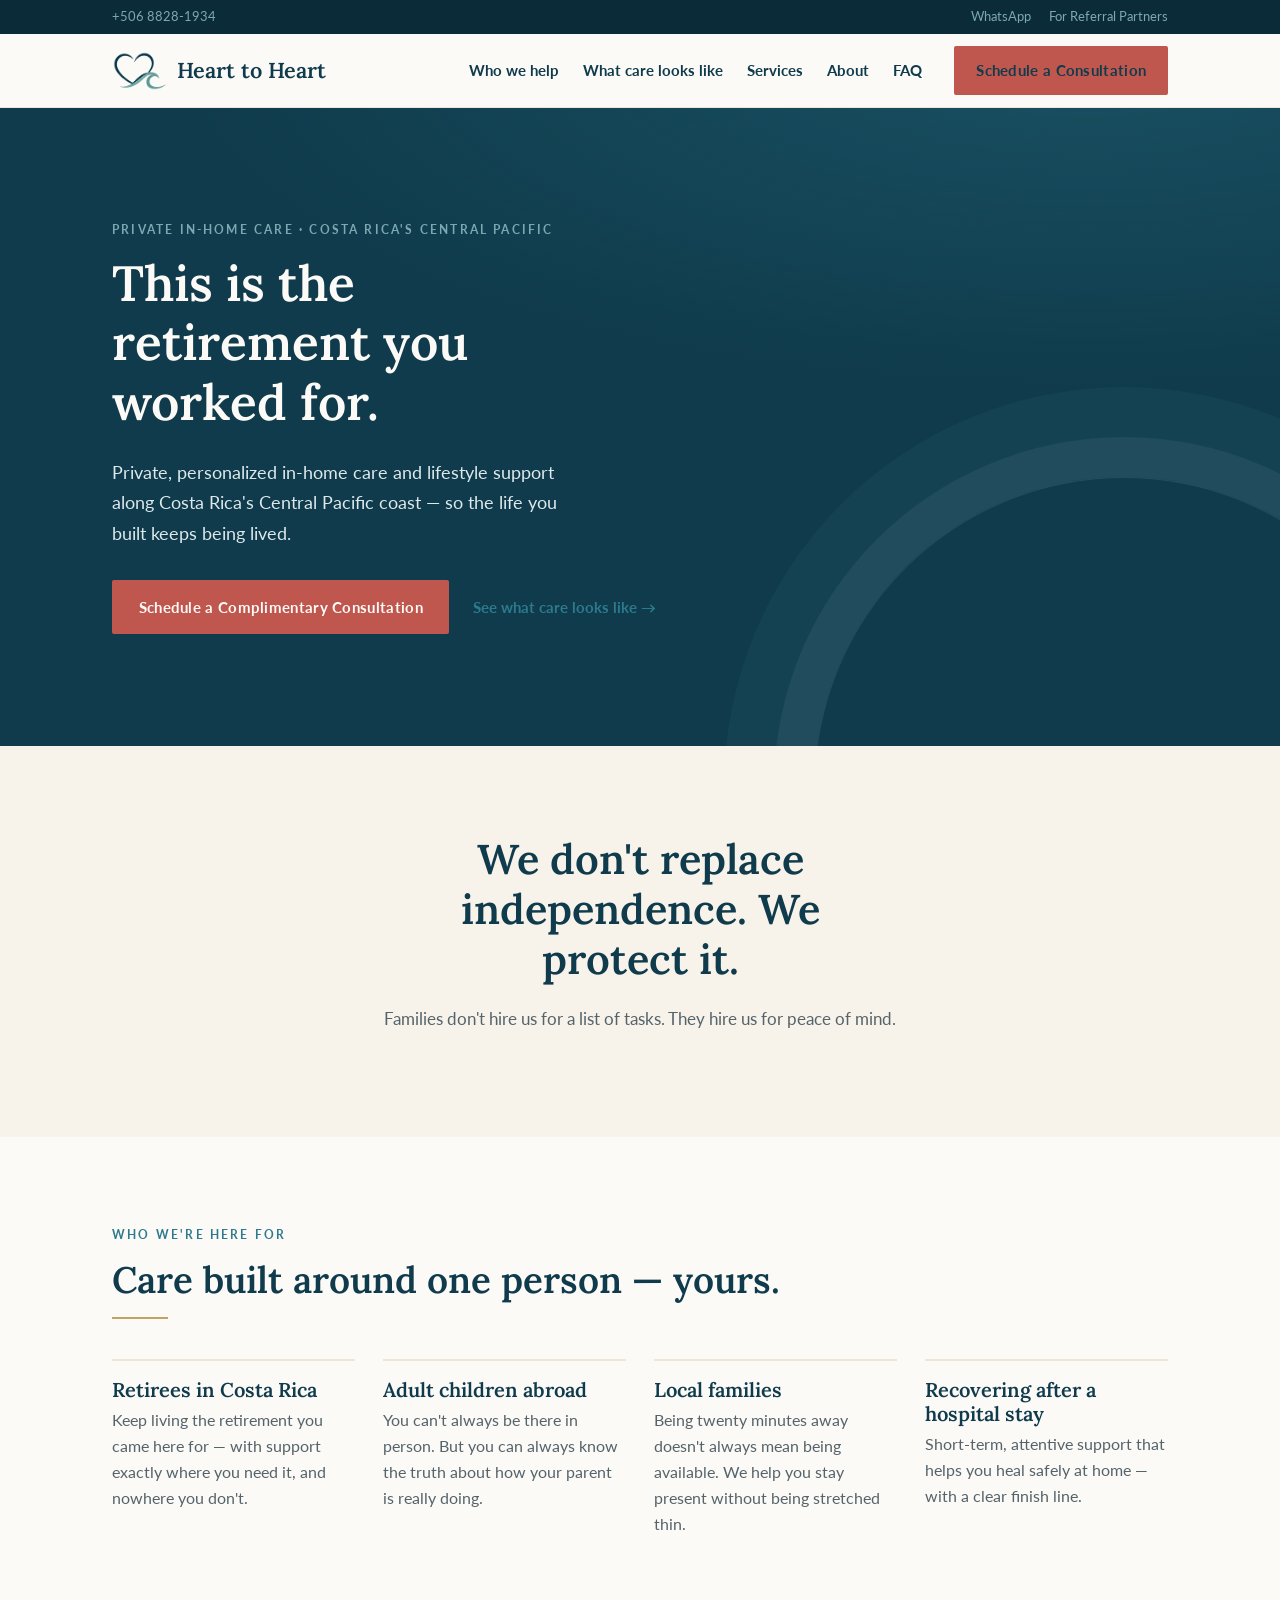
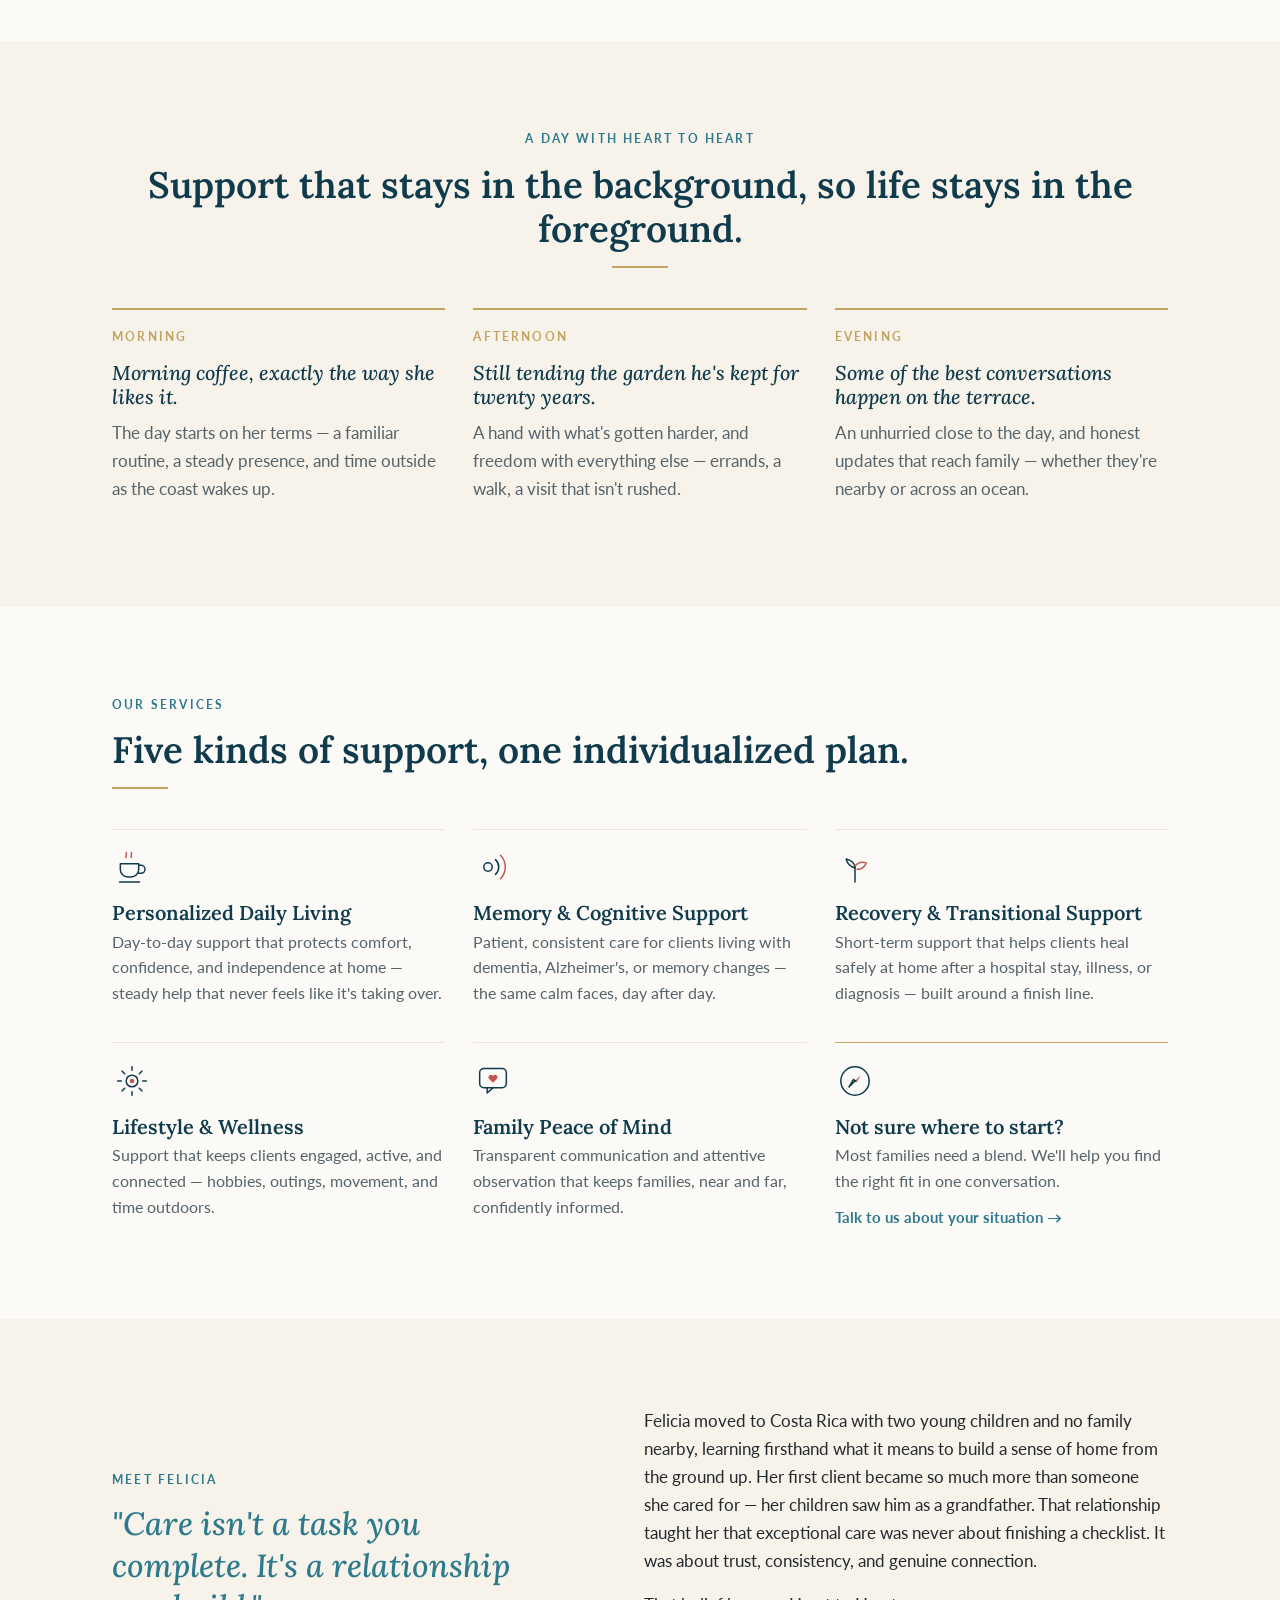
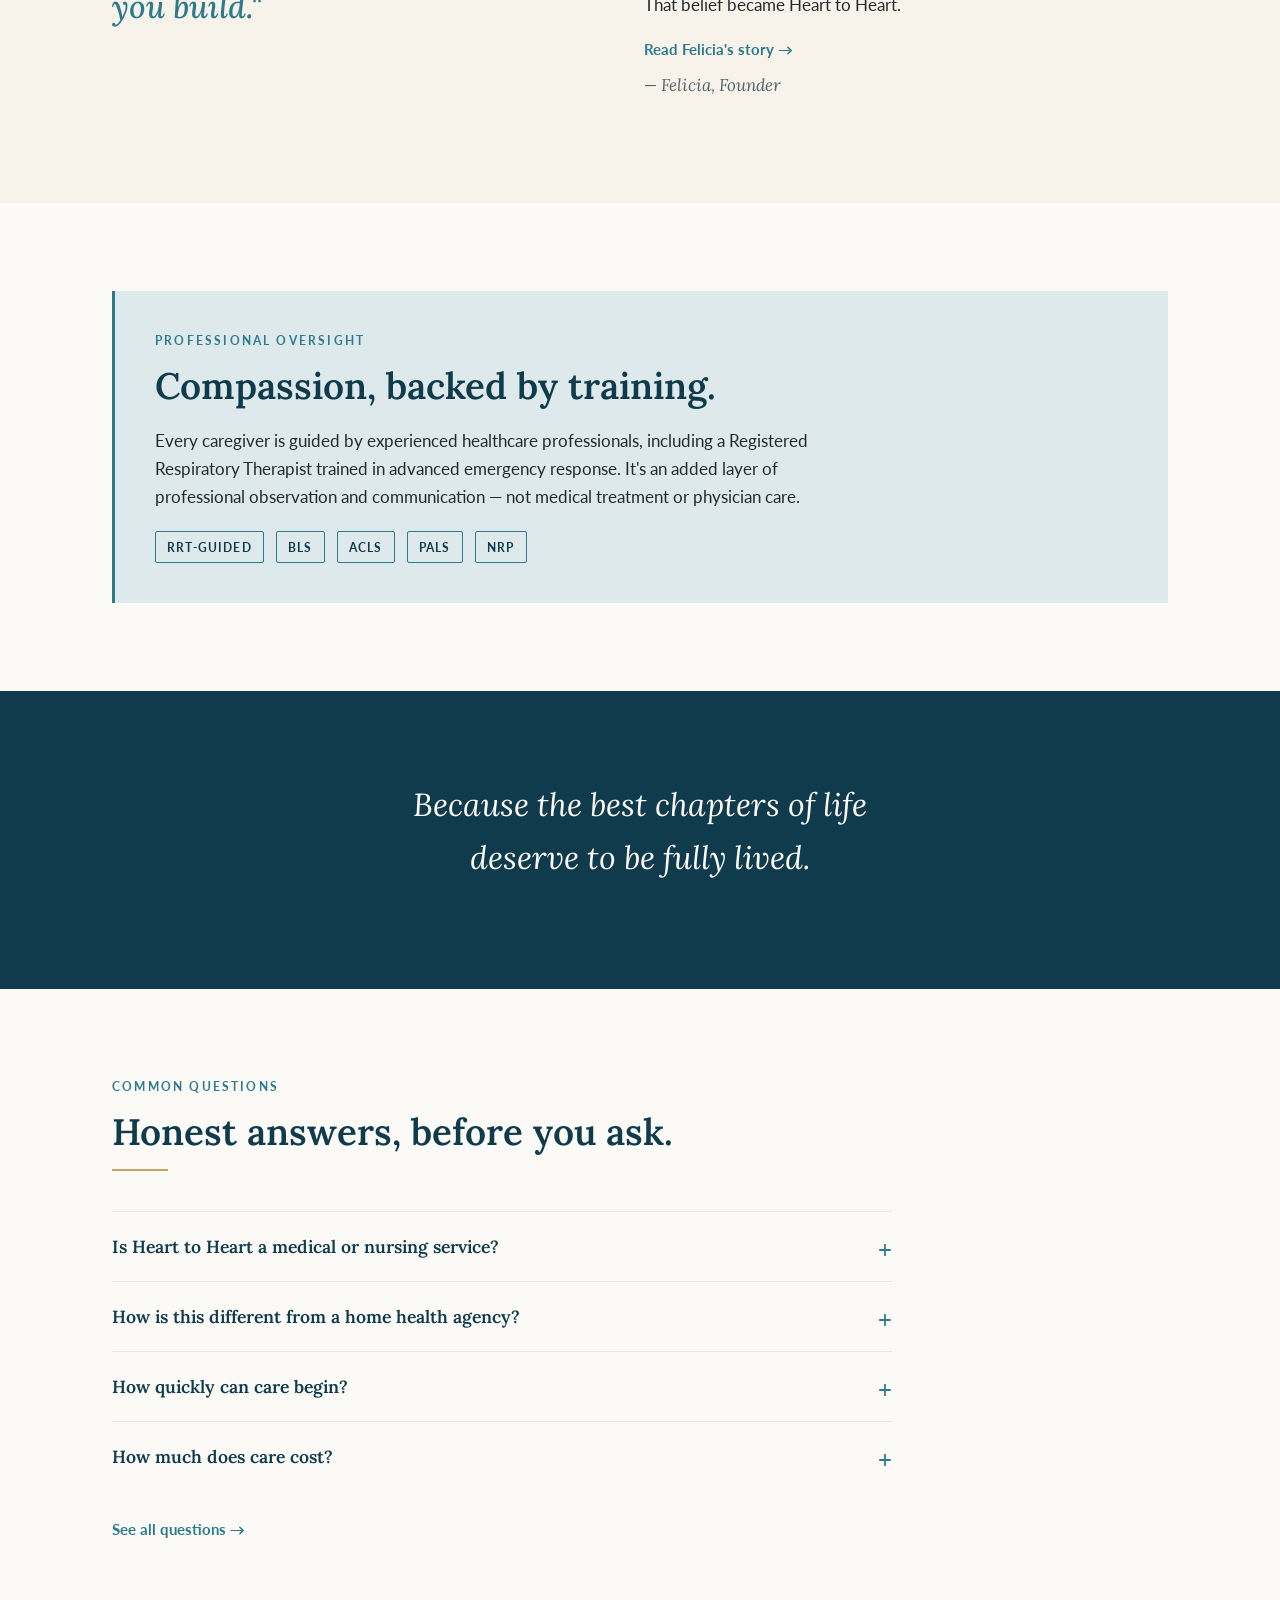
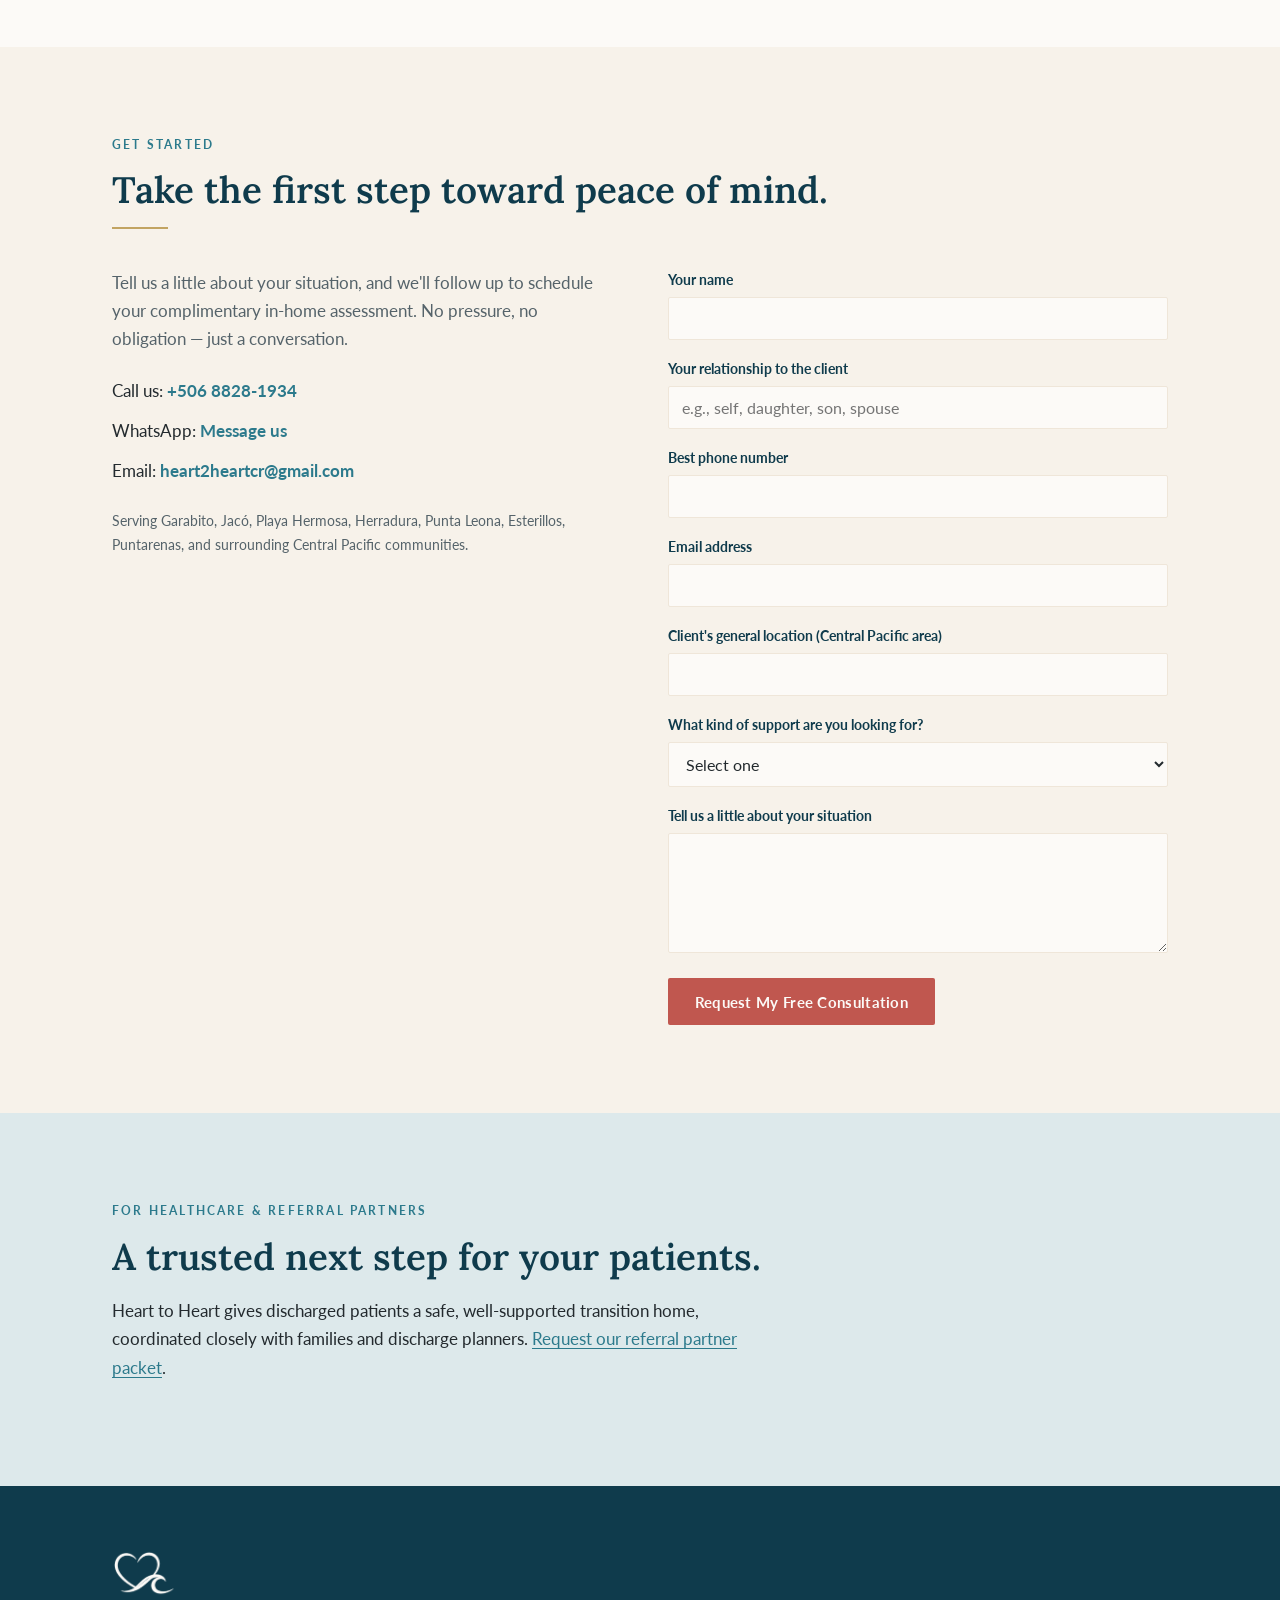
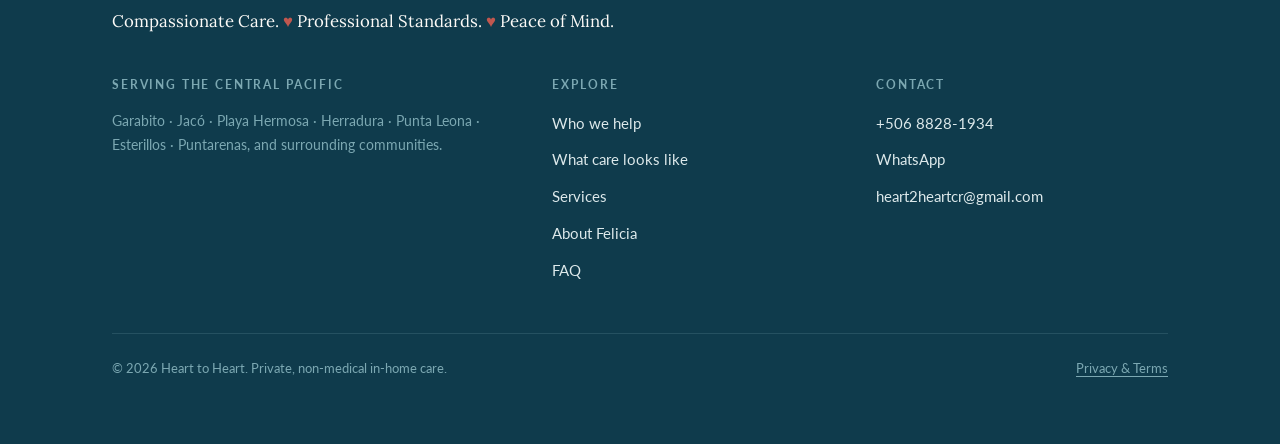
==== commit 02cba9e9: "Add service icons and Taylor's About section - Custom line pictograms on the homepage service cards " ====
--- a/index.html
+++ b/index.html
@@ -177,26 +177,58 @@
 
         <div class="grid grid--services">
           <article class="service">
+            <svg class="service-icon" viewBox="0 0 24 24" fill="none" stroke="currentColor" stroke-width="1.5" stroke-linecap="round" stroke-linejoin="round" aria-hidden="true">
+              <path d="M5 10h11v3.5a4.5 4.5 0 0 1-4.5 4.5h-2A4.5 4.5 0 0 1 5 13.5V10Z"/>
+              <path d="M16 11h1.4a2.4 2.4 0 0 1 0 4.8H16"/>
+              <path d="M4.5 21h12"/>
+              <path class="accent" d="M8.5 3.4c.8.9-.8 1.8 0 2.9M11.6 3.4c.8.9-.8 1.8 0 2.9"/>
+            </svg>
             <h3>Personalized Daily Living</h3>
             <p>Day-to-day support that protects comfort, confidence, and independence at home — steady help that never feels like it's taking over.</p>
           </article>
           <article class="service">
+            <svg class="service-icon" viewBox="0 0 24 24" fill="none" stroke="currentColor" stroke-width="1.5" stroke-linecap="round" stroke-linejoin="round" aria-hidden="true">
+              <circle cx="9" cy="12" r="2.5"/>
+              <path d="M13.5 7.6a6 6 0 0 1 0 8.8"/>
+              <path class="accent" d="M16.5 5a10 10 0 0 1 0 14"/>
+            </svg>
             <h3>Memory &amp; Cognitive Support</h3>
             <p>Patient, consistent care for clients living with dementia, Alzheimer's, or memory changes — the same calm faces, day after day.</p>
           </article>
           <article class="service">
+            <svg class="service-icon" viewBox="0 0 24 24" fill="none" stroke="currentColor" stroke-width="1.5" stroke-linecap="round" stroke-linejoin="round" aria-hidden="true">
+              <path d="M12 21v-9.5"/>
+              <path d="M12 12.5C9.7 12 7.3 10 6.7 7.2 9.6 7.7 12 9.8 12 12.5Z"/>
+              <path class="accent" d="M12 11.4c1.7-1.9 4.4-2.6 6.7-1.8-.7 2.5-3.1 4-5.5 3.7"/>
+            </svg>
             <h3>Recovery &amp; Transitional Support</h3>
             <p>Short-term support that helps clients heal safely at home after a hospital stay, illness, or diagnosis — built around a finish line.</p>
           </article>
           <article class="service">
+            <svg class="service-icon" viewBox="0 0 24 24" fill="none" stroke="currentColor" stroke-width="1.5" stroke-linecap="round" stroke-linejoin="round" aria-hidden="true">
+              <circle cx="12" cy="12" r="3.5"/>
+              <path d="M12 3.4v2.2M12 18.4v2.2M3.4 12h2.2M18.4 12h2.2M6 6l1.6 1.6M16.4 16.4 18 18M18 6l-1.6 1.6M7.6 16.4 6 18"/>
+              <circle class="accent-fill" cx="12" cy="12" r="1.4"/>
+            </svg>
             <h3>Lifestyle &amp; Wellness</h3>
             <p>Support that keeps clients engaged, active, and connected — hobbies, outings, movement, and time outdoors.</p>
           </article>
           <article class="service">
+            <svg class="service-icon" viewBox="0 0 24 24" fill="none" stroke="currentColor" stroke-width="1.5" stroke-linecap="round" stroke-linejoin="round" aria-hidden="true">
+              <rect x="4" y="4.5" width="16" height="11.5" rx="2.5"/>
+              <path d="M8.5 16v3.2l3.6-3.2"/>
+              <path class="accent-fill" d="M12 13 9.7 10.8a1.45 1.45 0 0 1 2.05-2.05l.25.25.25-.25a1.45 1.45 0 0 1 2.05 2.05L12 13Z"/>
+            </svg>
             <h3>Family Peace of Mind</h3>
             <p>Transparent communication and attentive observation that keeps families, near and far, confidently informed.</p>
           </article>
           <article class="service" style="border-top-color: var(--gold);">
+            <svg class="service-icon" viewBox="0 0 24 24" fill="none" stroke="currentColor" stroke-width="1.5" stroke-linecap="round" stroke-linejoin="round" aria-hidden="true">
+              <circle cx="12" cy="12" r="8.5"/>
+              <path class="accent-fill" d="M12 12 15.6 8.4 12.9 12.9Z"/>
+              <path d="M12 12 8.4 15.6 11.1 11.1Z"/>
+              <circle cx="12" cy="12" r="0.7" fill="currentColor" stroke="none"/>
+            </svg>
             <h3>Not sure where to start?</h3>
             <p>Most families need a blend. We'll help you find the right fit in one conversation.</p>
             <a class="arrow-link" href="#contact">Talk to us about your situation</a>
--- a/css/styles.css
+++ b/css/styles.css
@@ -261,8 +261,18 @@
 /* Service list */
 .service {
   border-top: 1px solid var(--warm-sand);
-  padding-top: 1rem;
-}
+  padding-top: 1.1rem;
+}
+/* Custom line pictograms — brand spec: ~1.5pt stroke, rounded, Deep Harbor
+   with a single coral accent. Not a stock icon set. */
+.service-icon {
+  width: 40px; height: 40px; display: block; margin-bottom: 0.85rem;
+  color: var(--deep-harbor);
+}
+.service-icon [fill="none"], .service-icon path, .service-icon circle,
+.service-icon line, .service-icon rect { vector-effect: non-scaling-stroke; }
+.service-icon .accent { stroke: var(--coral); }
+.service-icon .accent-fill { fill: var(--coral); stroke: none; }
 .service h3 { color: var(--deep-harbor); margin-bottom: 0.3rem; }
 .service p { color: var(--ink-mid); font-size: 0.97rem; margin-bottom: 0.5rem; }
 
@@ -286,6 +296,18 @@
 .founder .signature {
   font-family: var(--serif); font-style: italic; color: var(--ink-mid);
   margin-top: 0.5rem;
+}
+
+/* Team member profile — photo + bio */
+.profile { display: grid; gap: 1.75rem; }
+.profile img { width: 100%; height: auto; }
+.profile .role {
+  font-family: var(--sans); font-weight: 700; font-size: 0.8rem;
+  letter-spacing: 0.1em; text-transform: uppercase; color: var(--tidewater);
+  margin: 0 0 0.75rem;
+}
+@media (min-width: 720px) {
+  .profile { grid-template-columns: 300px 1fr; gap: 2.75rem; align-items: start; }
 }
 
 /* Professional oversight — mist block callout */
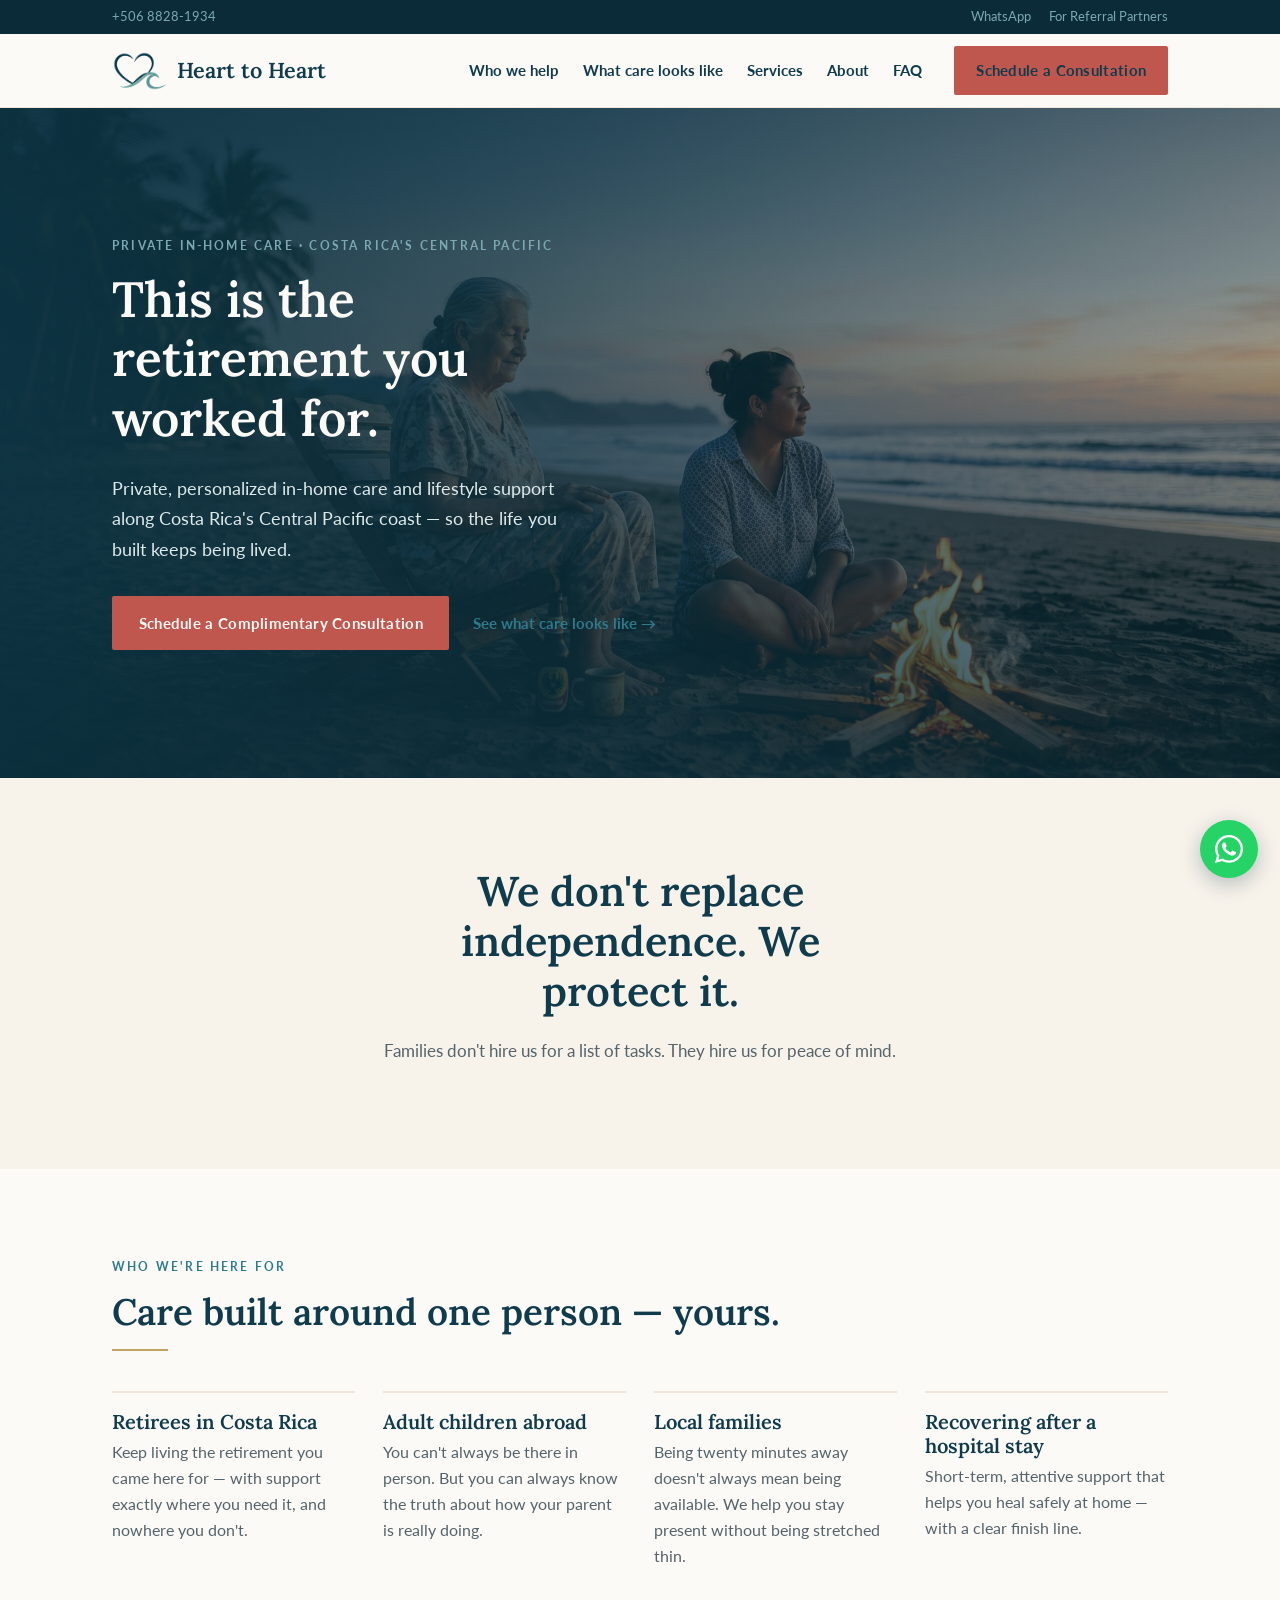
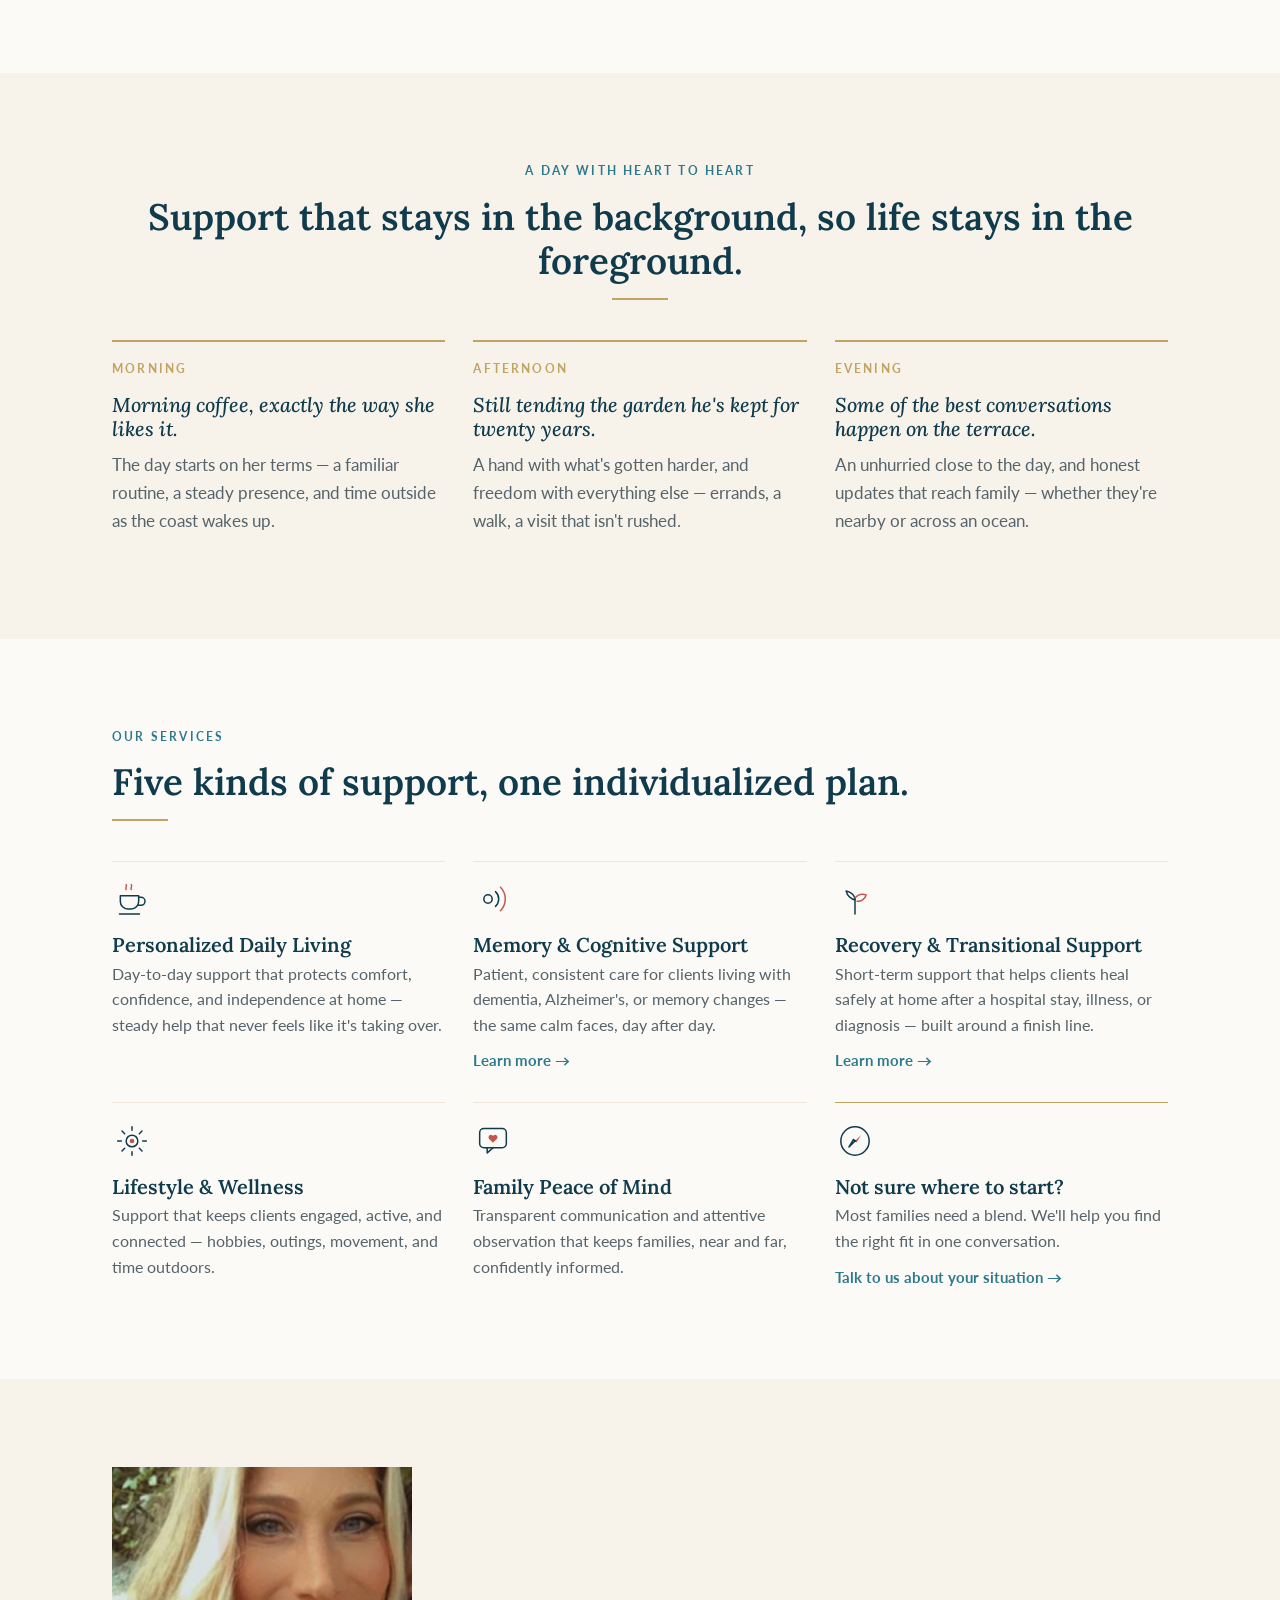
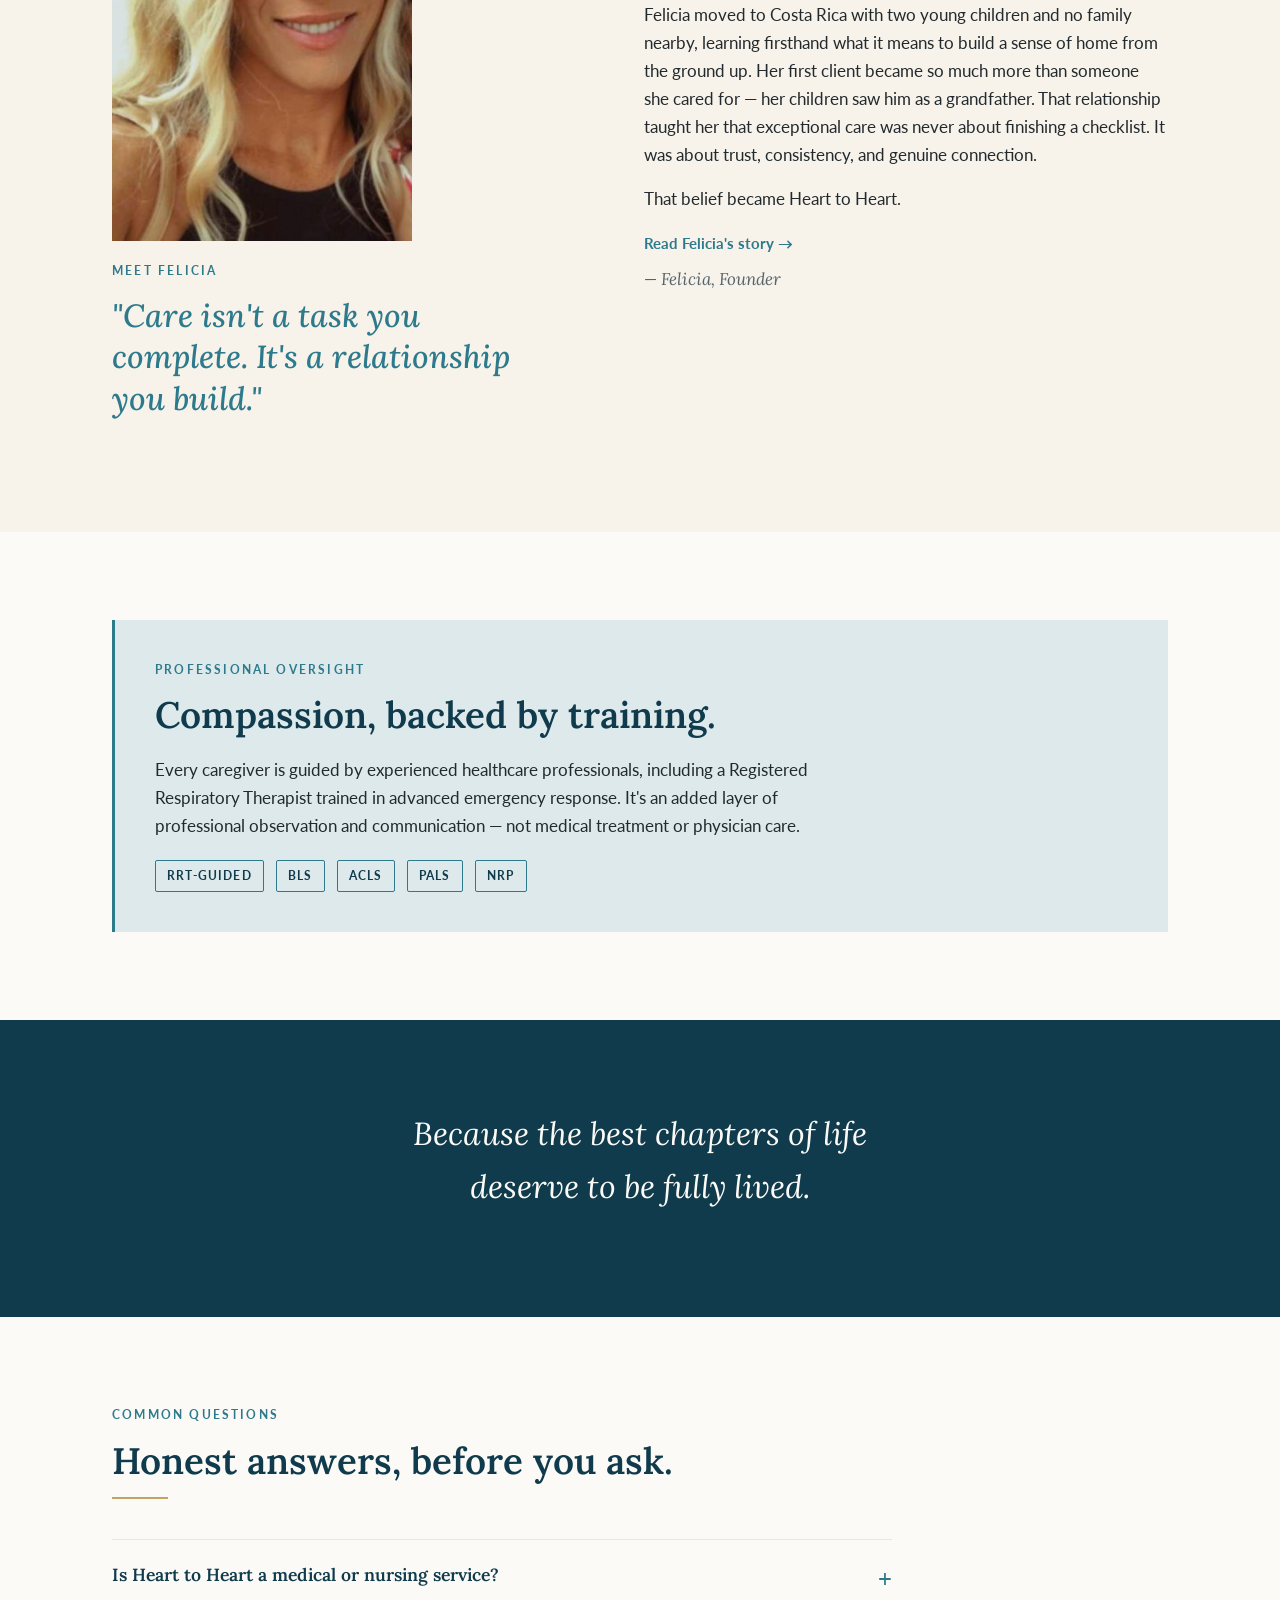
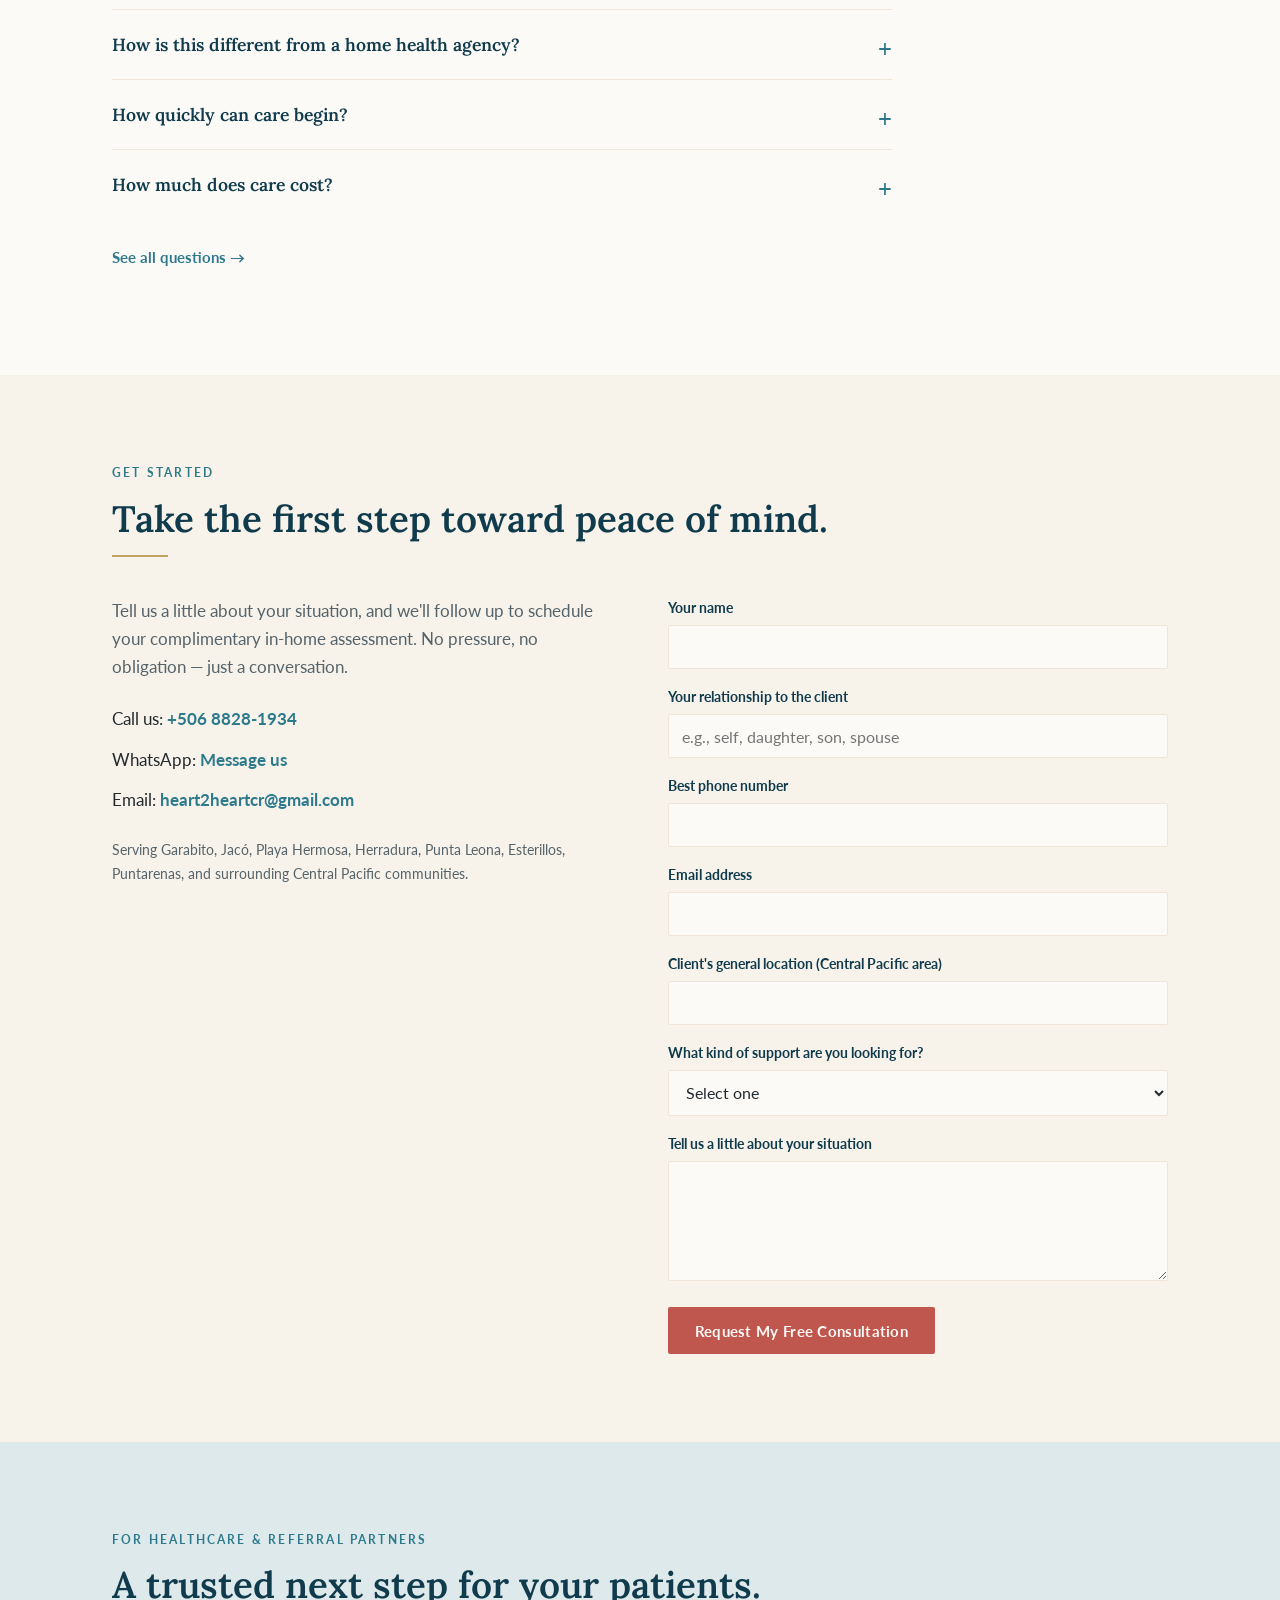
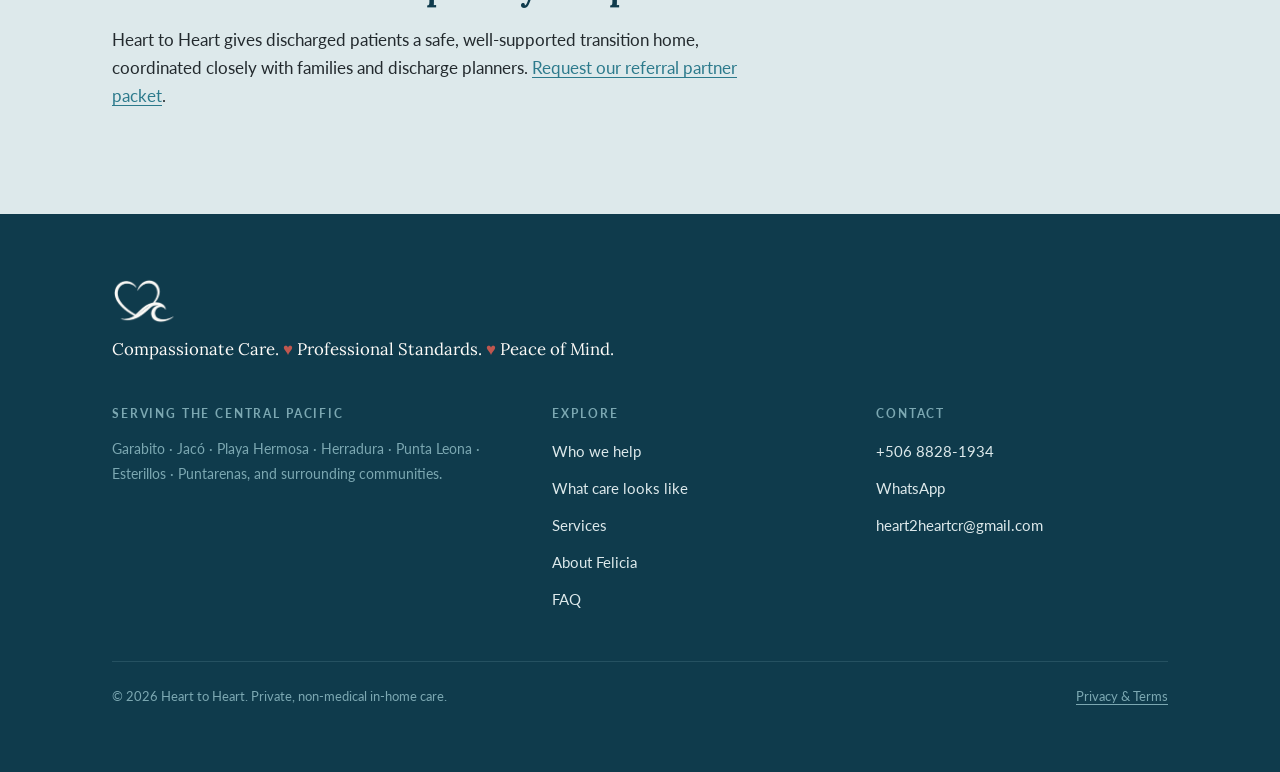
==== commit c0f5f94f: "Add photos, WhatsApp bubble, and Memory & Recovery pages - Full-bleed lifestyle hero photo (dusk bea" ====
--- a/index.html
+++ b/index.html
@@ -51,7 +51,7 @@
   <div class="utility">
     <div class="container">
       <a class="u-phone" href="tel:+50688281934">+506 8828-1934</a>
-      <a href="https://wa.me/50688281934" target="_blank" rel="noopener">WhatsApp</a>
+      <a href="https://wa.me/50688281934?text=Hi%2C%20I%27d%20like%20some%20information%20about%20Heart%20to%20Heart." target="_blank" rel="noopener">WhatsApp</a>
       <a href="#partners">For Referral Partners</a>
     </div>
   </div>
@@ -194,6 +194,7 @@
             </svg>
             <h3>Memory &amp; Cognitive Support</h3>
             <p>Patient, consistent care for clients living with dementia, Alzheimer's, or memory changes — the same calm faces, day after day.</p>
+            <a class="arrow-link" href="memory-support.html">Learn more</a>
           </article>
           <article class="service">
             <svg class="service-icon" viewBox="0 0 24 24" fill="none" stroke="currentColor" stroke-width="1.5" stroke-linecap="round" stroke-linejoin="round" aria-hidden="true">
@@ -203,6 +204,7 @@
             </svg>
             <h3>Recovery &amp; Transitional Support</h3>
             <p>Short-term support that helps clients heal safely at home after a hospital stay, illness, or diagnosis — built around a finish line.</p>
+            <a class="arrow-link" href="recovery-support.html">Learn more</a>
           </article>
           <article class="service">
             <svg class="service-icon" viewBox="0 0 24 24" fill="none" stroke="currentColor" stroke-width="1.5" stroke-linecap="round" stroke-linejoin="round" aria-hidden="true">
@@ -241,6 +243,7 @@
     <section class="band band--sand" id="felicia">
       <div class="container founder">
         <div>
+          <img class="founder-photo" src="assets/photos/felicia.jpg" alt="Felicia, founder of Heart to Heart" width="437" height="546">
           <p class="eyebrow">Meet Felicia</p>
           <p class="pullquote">"Care isn't a task you complete. It's a relationship you build."</p>
         </div>
@@ -324,7 +327,7 @@
             <p>Tell us a little about your situation, and we'll follow up to schedule your complimentary in-home assessment. No pressure, no obligation — just a conversation.</p>
             <ul class="ways">
               <li>Call us: <a href="tel:+50688281934">+506 8828-1934</a></li>
-              <li>WhatsApp: <a href="https://wa.me/50688281934" target="_blank" rel="noopener">Message us</a></li>
+              <li>WhatsApp: <a href="https://wa.me/50688281934?text=Hi%2C%20I%27d%20like%20some%20information%20about%20Heart%20to%20Heart." target="_blank" rel="noopener">Message us</a></li>
               <li>Email: <a href="mailto:heart2heartcr@gmail.com">heart2heartcr@gmail.com</a></li>
             </ul>
             <p class="service-area" style="color:var(--ink-mid); margin-top:1.5rem;">Serving Garabito, Jacó, Playa Hermosa, Herradura, Punta Leona, Esterillos, Puntarenas, and surrounding Central Pacific communities.</p>
@@ -415,7 +418,7 @@
           <h4>Contact</h4>
           <ul>
             <li><a href="tel:+50688281934">+506 8828-1934</a></li>
-            <li><a href="https://wa.me/50688281934" target="_blank" rel="noopener">WhatsApp</a></li>
+            <li><a href="https://wa.me/50688281934?text=Hi%2C%20I%27d%20like%20some%20information%20about%20Heart%20to%20Heart." target="_blank" rel="noopener">WhatsApp</a></li>
             <li><a href="mailto:heart2heartcr@gmail.com">heart2heartcr@gmail.com</a></li>
           </ul>
         </div>
@@ -428,10 +431,15 @@
     </div>
   </footer>
 
+  <!-- Floating WhatsApp bubble (desktop; mobile uses the sticky bar) -->
+  <a class="wa-bubble" href="https://wa.me/50688281934?text=Hi%2C%20I%27d%20like%20some%20information%20about%20Heart%20to%20Heart." target="_blank" rel="noopener" aria-label="Chat with us on WhatsApp">
+    <svg viewBox="0 0 448 512" aria-hidden="true"><path d="M380.9 97.1C339 55.1 283.2 32 223.9 32c-122.4 0-222 99.6-222 222 0 39.1 10.2 77.3 29.6 111L0 480l117.7-30.9c32.4 17.7 68.9 27 106.1 27h.1c122.3 0 224.1-99.6 224.1-222 0-59.3-25.2-115-67.1-157zM223.9 438.7c-33.2 0-65.7-8.9-94-25.7l-6.7-4-69.8 18.3L72 359.2l-4.4-7c-18.5-29.4-28.2-63.3-28.2-98.2 0-101.7 82.8-184.5 184.6-184.5 49.3 0 95.6 19.2 130.4 54.1 34.8 34.9 56.2 81.2 56.1 130.5 0 101.8-84.9 184.6-186.6 184.6zm101.2-138.2c-5.5-2.8-32.8-16.2-37.9-18-5.1-1.9-8.8-2.8-12.5 2.8-3.7 5.6-14.3 18-17.6 21.8-3.2 3.7-6.5 4.2-12 1.4-32.6-16.3-54-29.1-75.5-66-5.7-9.8 5.7-9.1 16.3-30.3 1.8-3.7.9-6.9-.5-9.7-1.4-2.8-12.5-30.1-17.1-41.2-4.5-10.8-9.1-9.3-12.5-9.5-3.2-.2-6.9-.2-10.6-.2-3.7 0-9.7 1.4-14.8 6.9-5.1 5.6-19.4 19-19.4 46.3 0 27.3 19.9 53.7 22.6 57.4 2.8 3.7 39.1 59.7 94.8 83.8 35.2 15.2 49 16.5 66.6 13.9 10.7-1.6 32.8-13.4 37.4-26.4 4.6-13 4.6-24.1 3.2-26.4-1.3-2.5-5-3.9-10.5-6.6z"/></svg>
+  </a>
+
   <!-- Sticky mobile action bar (hidden on desktop via CSS) -->
   <nav class="mobile-bar" aria-label="Quick actions">
     <a href="tel:+50688281934">Call</a>
-    <a href="https://wa.me/50688281934" target="_blank" rel="noopener">WhatsApp</a>
+    <a href="https://wa.me/50688281934?text=Hi%2C%20I%27d%20like%20some%20information%20about%20Heart%20to%20Heart." target="_blank" rel="noopener">WhatsApp</a>
     <a class="schedule" href="#contact">Schedule</a>
   </nav>
 
--- a/css/styles.css
+++ b/css/styles.css
@@ -211,25 +211,17 @@
 
 /* 6. HOMEPAGE SECTIONS -------------------------------------------------- */
 
-/* Hero — runs without photography by design (see brand guide) */
+/* Hero — full-bleed lifestyle photo with a harbor scrim for legible type */
 .hero {
   background:
-    radial-gradient(120% 90% at 85% -10%, rgba(44,122,140,0.35), transparent 60%),
+    linear-gradient(180deg, rgba(10,43,55,0.55) 0%, rgba(10,43,55,0.30) 38%, rgba(10,43,55,0.70) 100%),
+    linear-gradient(90deg, rgba(15,59,76,0.92) 0%, rgba(15,59,76,0.55) 50%, rgba(15,59,76,0.15) 100%),
+    url("../assets/photos/hero-beach.jpg") center 35% / cover no-repeat,
     var(--deep-harbor);
   color: var(--ivory);
   position: relative;
   overflow: hidden;
-  padding-block: clamp(3.5rem, 12vw, 7rem);
-}
-/* Abstracted-horizon concentric arcs, very low contrast */
-.hero::after {
-  content: ""; position: absolute; right: -12%; bottom: -55%;
-  width: 620px; height: 620px; border-radius: 50%;
-  border: 1px solid rgba(124,168,178,0.18);
-  box-shadow:
-    0 0 0 40px rgba(124,168,178,0.10),
-    0 0 0 90px rgba(124,168,178,0.06);
-  pointer-events: none;
+  padding-block: clamp(4rem, 14vw, 8rem);
 }
 .hero .container { position: relative; z-index: 1; }
 .hero .eyebrow { color: var(--tidewater-light); }
@@ -275,6 +267,25 @@
 .service-icon .accent-fill { fill: var(--coral); stroke: none; }
 .service h3 { color: var(--deep-harbor); margin-bottom: 0.3rem; }
 .service p { color: var(--ink-mid); font-size: 0.97rem; margin-bottom: 0.5rem; }
+
+/* Numbered process steps (e.g. Recovery: discharge → home) */
+.steps { display: grid; gap: 1.5rem; counter-reset: step; }
+.step { border-top: 2px solid var(--warm-sand); padding-top: 1rem; counter-increment: step; }
+.step .num {
+  font-family: var(--serif); font-size: 1.6rem; font-weight: 600;
+  color: var(--gold); line-height: 1; display: block; margin-bottom: 0.4rem;
+}
+.step h3 { color: var(--deep-harbor); margin-bottom: 0.3rem; }
+.step p { color: var(--ink-mid); font-size: 0.97rem; }
+@media (min-width: 720px) { .steps { grid-template-columns: repeat(4, 1fr); } }
+
+/* Bulleted "in practice" list with the coral heartmark bullet */
+.practice { list-style: none; padding: 0; margin: 0; max-width: var(--measure); }
+.practice li { position: relative; padding-left: 1.6rem; margin-bottom: 0.7rem; color: var(--ink-mid); }
+.practice li::before {
+  content: "\2665"; color: var(--coral); position: absolute; left: 0; top: 0.05rem;
+  font-size: 0.85rem;
+}
 
 /* A day with Heart to Heart — vignettes */
 .vignette { border-top: 2px solid var(--gold); padding-top: 1.1rem; }
@@ -452,6 +463,40 @@
 .mobile-bar a.schedule { background: var(--coral); color: var(--ivory); }
 body { padding-bottom: 56px; } /* room for the sticky bar on mobile */
 
+/* Floating WhatsApp bubble (desktop only; mobile has the sticky bar) */
+.wa-bubble {
+  position: fixed; right: 22px; bottom: 22px; z-index: 70;
+  width: 58px; height: 58px; border-radius: 50%;
+  background: #25D366; display: none;
+  align-items: center; justify-content: center;
+  box-shadow: 0 6px 20px rgba(15, 59, 76, 0.28);
+  transition: transform 0.18s ease;
+}
+.wa-bubble svg { width: 32px; height: 32px; fill: #fff; }
+.wa-bubble:hover { transform: scale(1.06); }
+@media (min-width: 960px) { .wa-bubble { display: flex; } }
+
+/* Founder photo on the homepage Meet Felicia section */
+.founder-photo { width: 100%; max-width: 300px; height: auto; margin-bottom: 1.25rem; }
+
+/* Portrait floated inside a prose column (Meet Felicia narrative) */
+.prose-portrait { width: 100%; height: auto; margin: 0 0 1.25rem; }
+@media (min-width: 600px) {
+  .prose-portrait { float: right; width: 240px; margin: 0.25rem 0 1rem 1.75rem; }
+}
+
+/* Full-bleed photo band (scenery interludes) */
+.photo-band {
+  position: relative; color: var(--ivory);
+  background: var(--deep-harbor); background-size: cover; background-position: center;
+  padding-block: clamp(4rem, 12vw, 7rem);
+}
+.photo-band::before {
+  content: ""; position: absolute; inset: 0;
+  background: linear-gradient(180deg, rgba(10,43,55,0.45), rgba(10,43,55,0.6));
+}
+.photo-band .container { position: relative; z-index: 1; }
+
 /* Skip link for accessibility */
 .skip { position: absolute; left: -9999px; }
 .skip:focus {
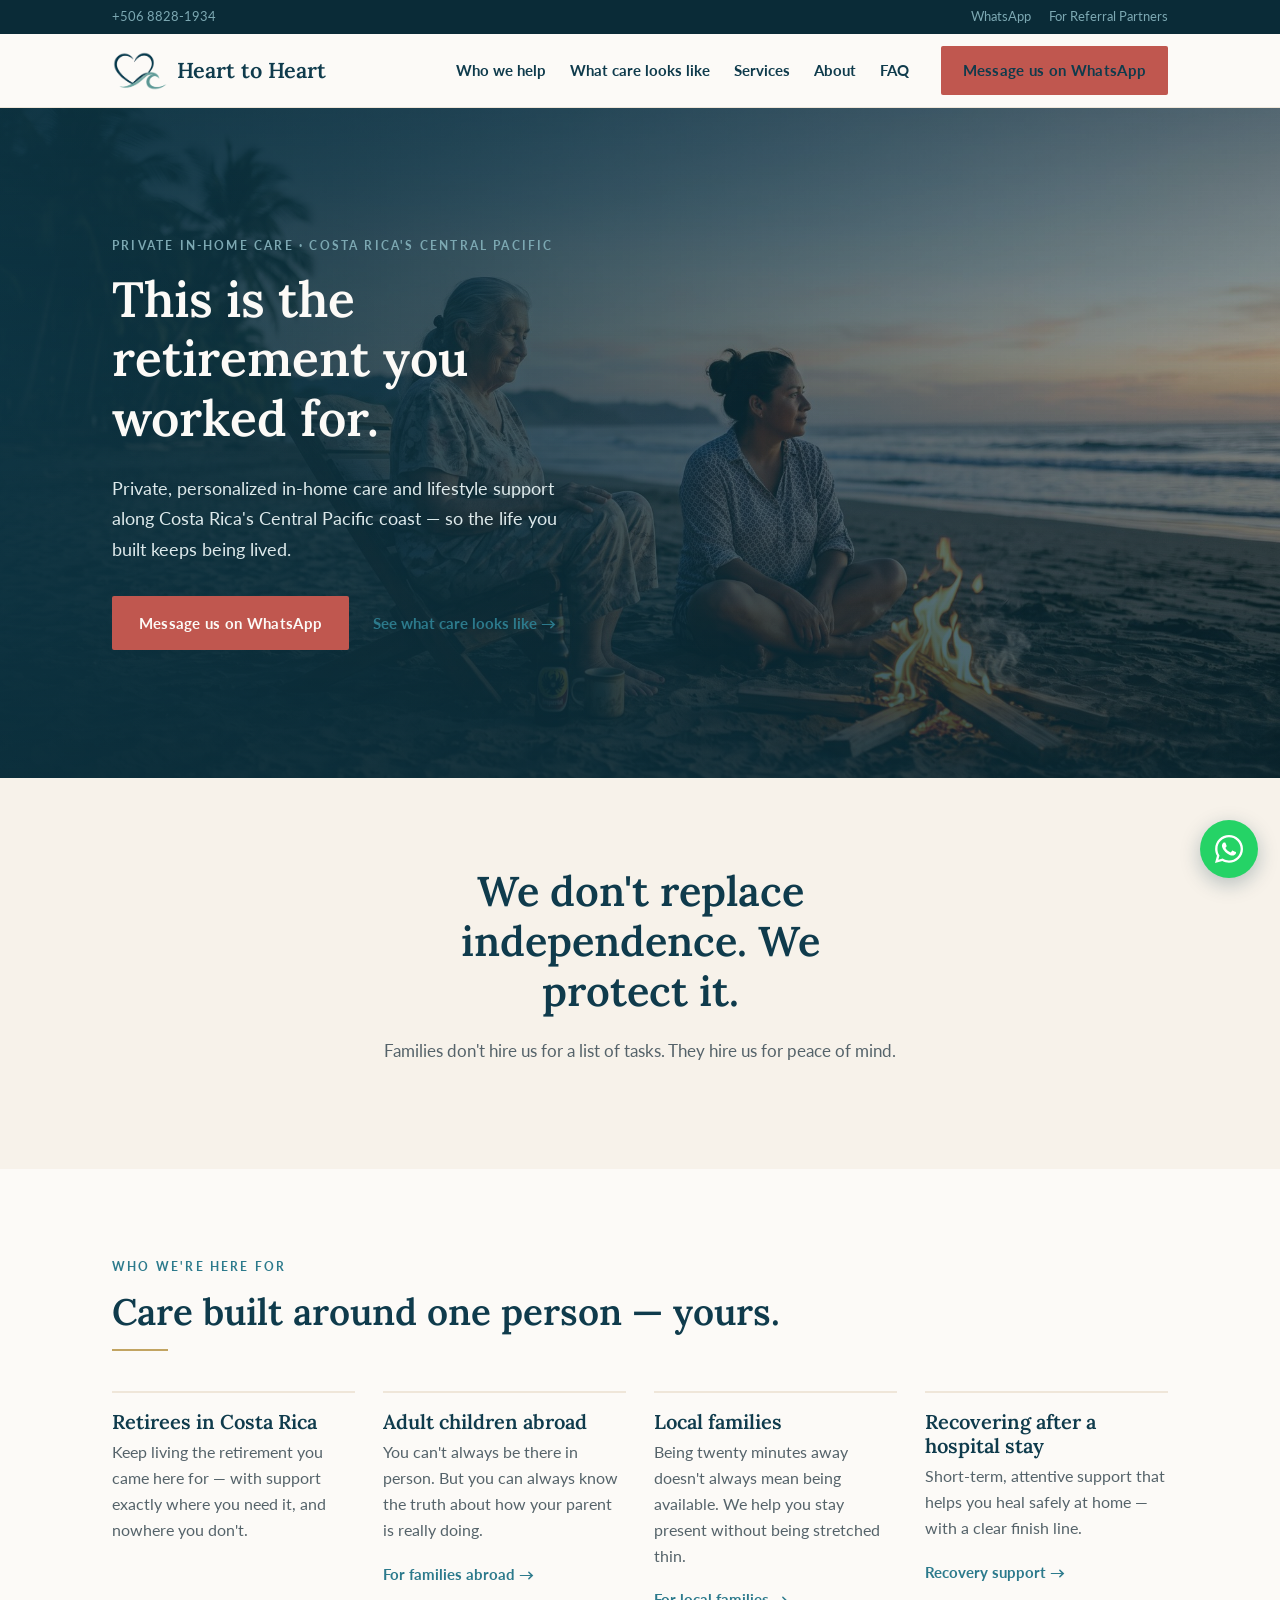
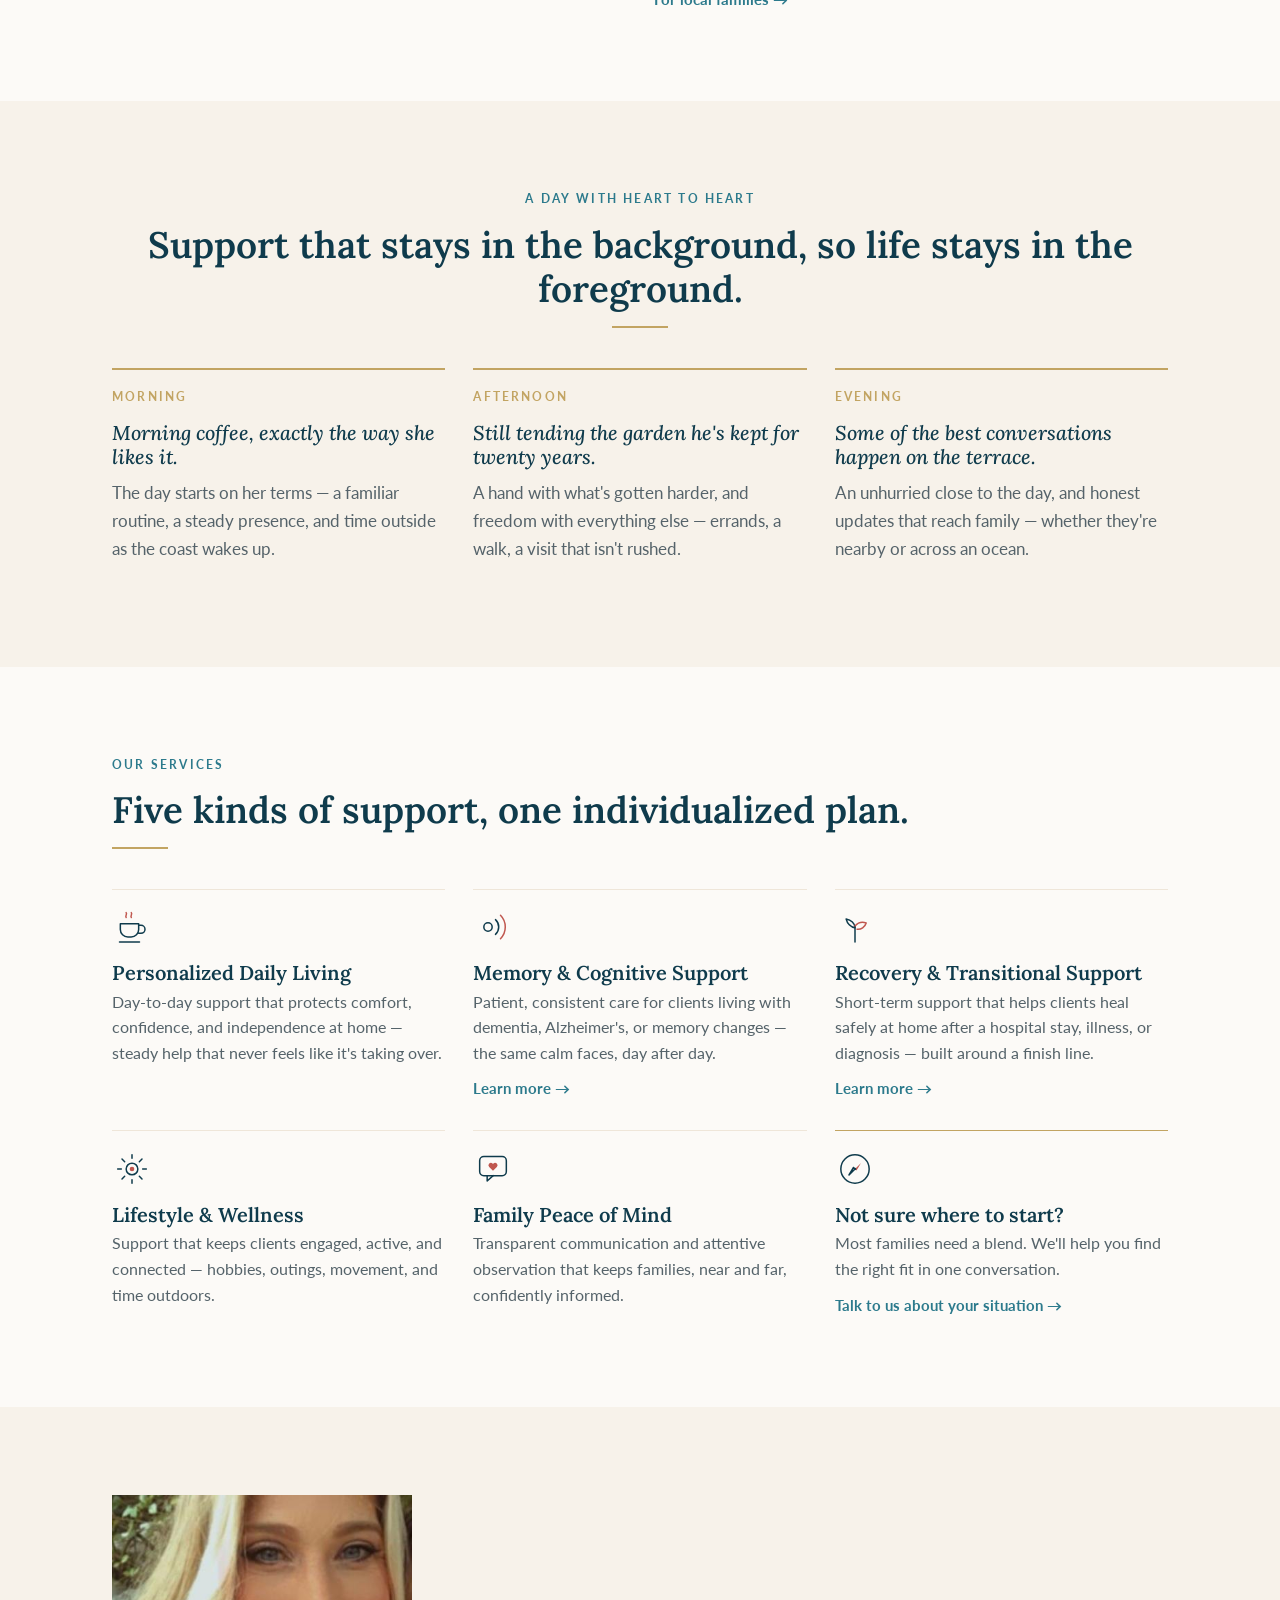
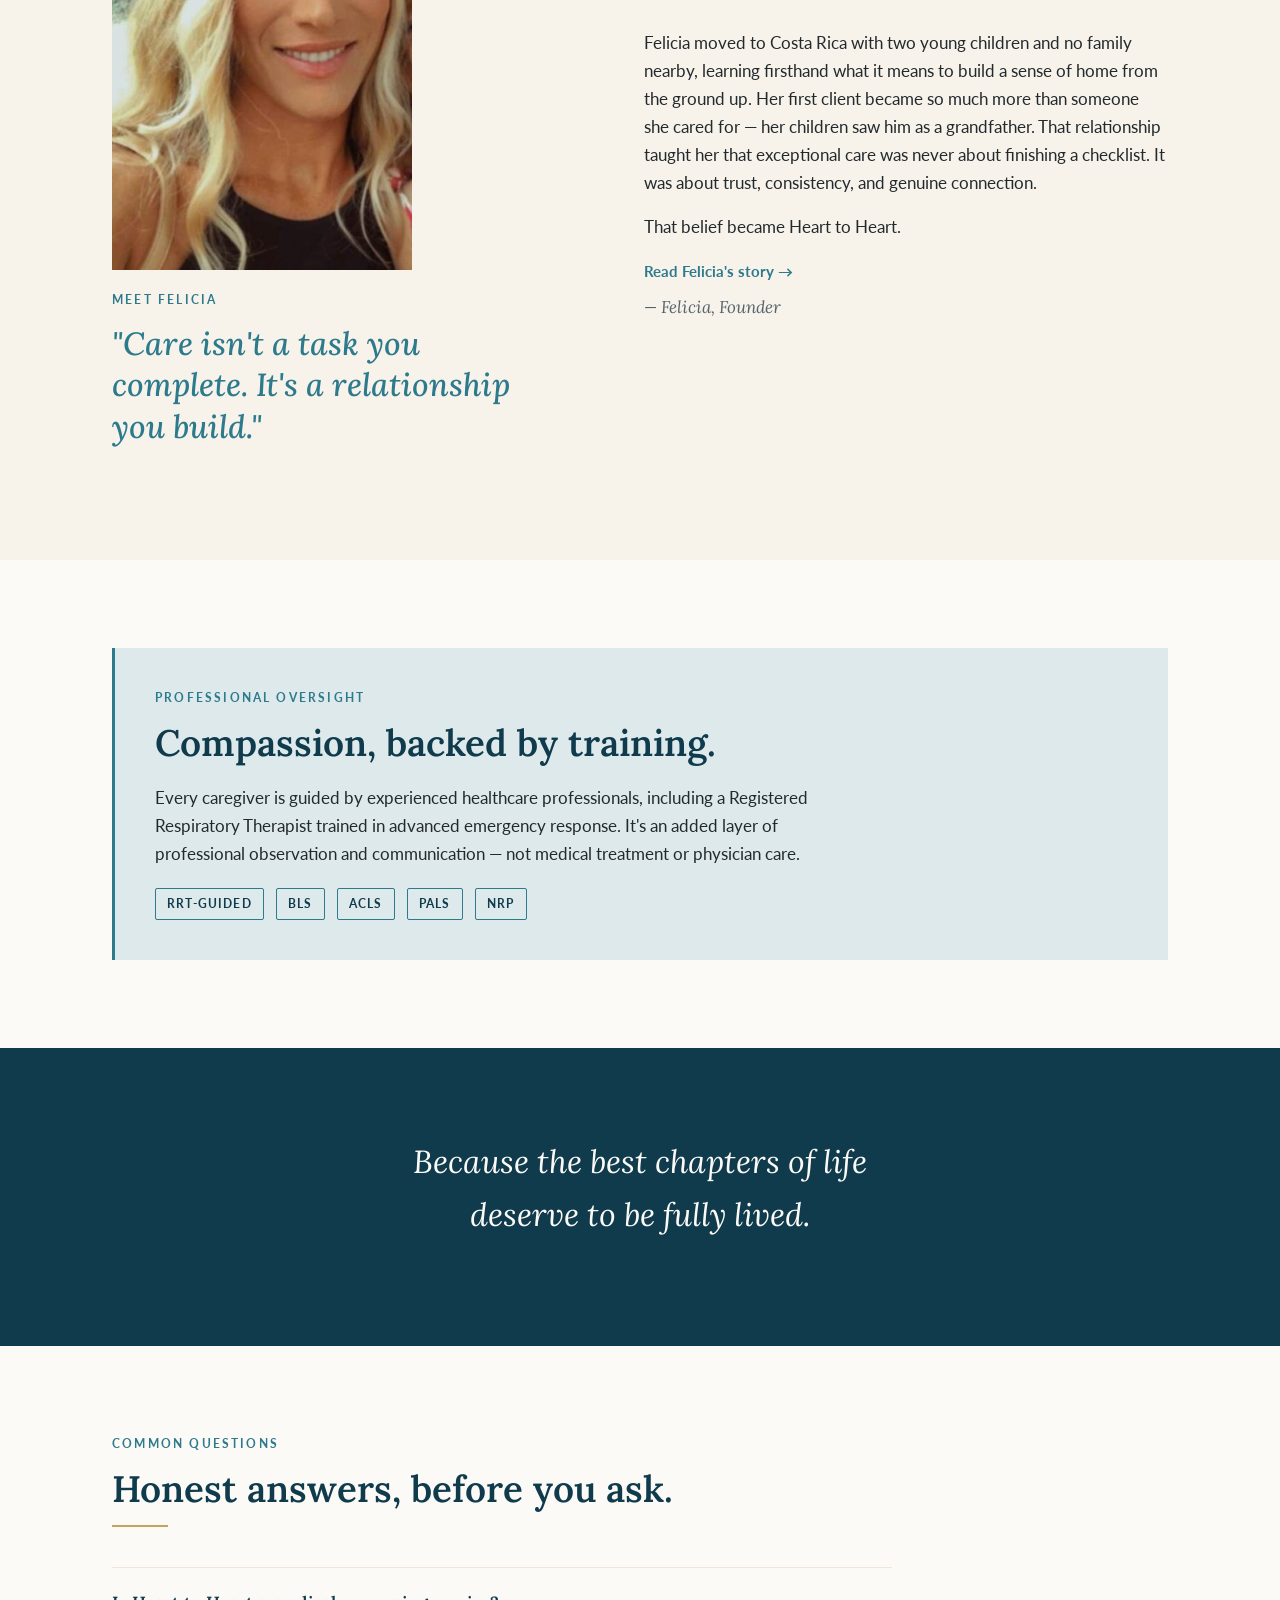
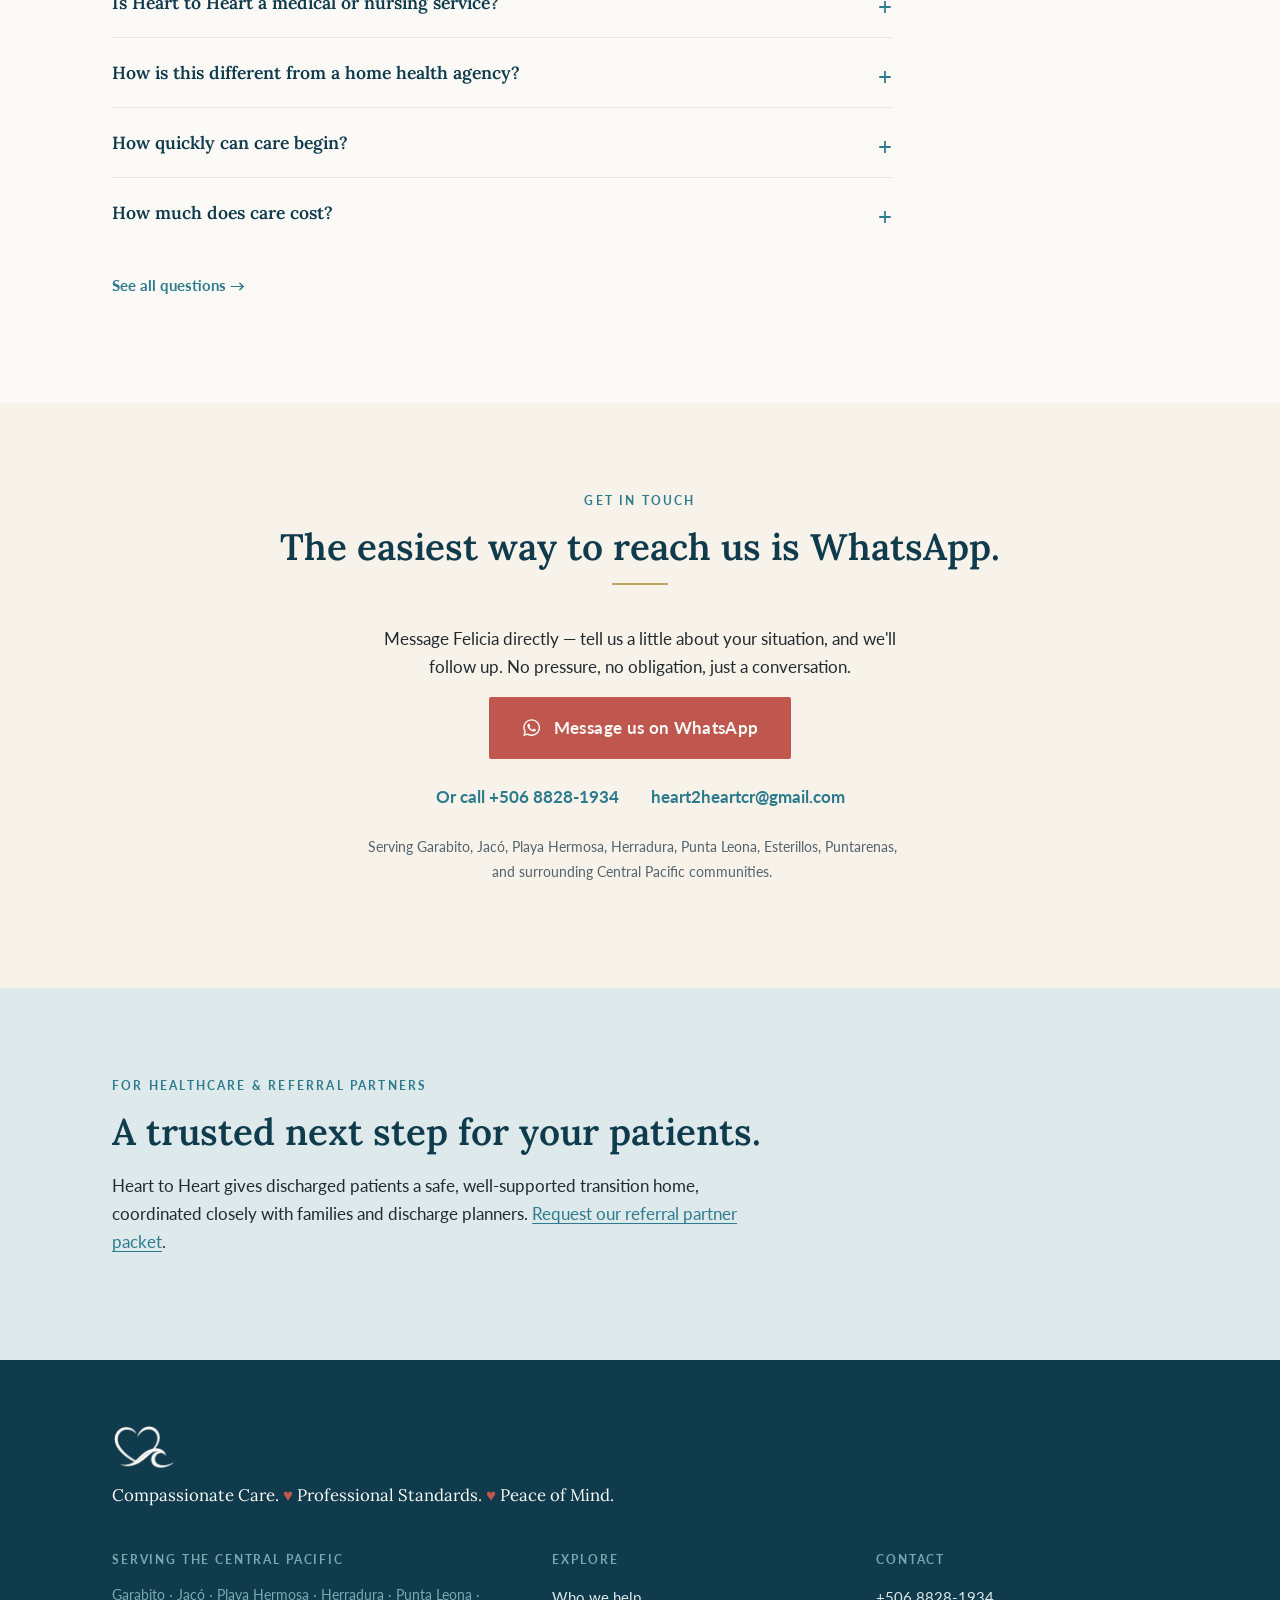
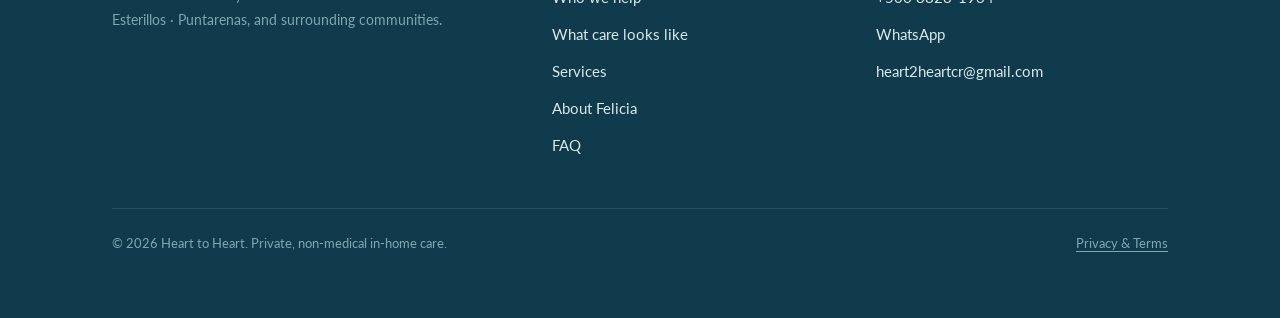
==== commit bce1a4c8: "WhatsApp-first contact + full page set + more photos - Every CTA now 'Message us on WhatsApp' (prefi" ====
--- a/index.html
+++ b/index.html
@@ -6,7 +6,7 @@
 
   <!-- ===== SEO ===== -->
   <title>Heart to Heart — Private In-Home Care | Costa Rica Central Pacific</title>
-  <meta name="description" content="Private, non-medical in-home care and lifestyle support along Costa Rica's Central Pacific coast. Personalized plans, guided by professional healthcare oversight. Schedule a complimentary in-home assessment.">
+  <meta name="description" content="Private, non-medical in-home care and lifestyle support along Costa Rica's Central Pacific coast. Personalized plans, guided by professional healthcare oversight. Message us on WhatsApp.">
   <link rel="canonical" href="https://www.heart2heartcr.com/">
 
   <!-- Social preview -->
@@ -72,10 +72,10 @@
         <ul>
           <li><a href="index.html#who">Who we help</a></li>
           <li><a href="index.html#day">What care looks like</a></li>
-          <li><a href="index.html#services">Services</a></li>
-          <li><a href="meet-felicia.html">About</a></li>
-          <li><a href="index.html#faq">FAQ</a></li>
-          <li class="nav-cta"><a class="btn btn--primary" href="contact.html">Schedule a Consultation</a></li>
+          <li><a href="services.html">Services</a></li>
+          <li><a href="about.html">About</a></li>
+          <li><a href="faq.html">FAQ</a></li>
+          <li class="nav-cta"><a class="btn btn--primary" href="https://wa.me/50688281934?text=Hi%2C%20I%27d%20like%20some%20information%20about%20Heart%20to%20Heart." target="_blank" rel="noopener">Message us on WhatsApp</a></li>
         </ul>
       </nav>
     </div>
@@ -92,7 +92,7 @@
         <h1>This is the retirement you worked for.</h1>
         <p class="lede">Private, personalized in-home care and lifestyle support along Costa Rica's Central Pacific coast — so the life you built keeps being lived.</p>
         <div class="hero-actions">
-          <a class="btn btn--primary" href="#contact">Schedule a Complimentary Consultation</a>
+          <a class="btn btn--primary" href="https://wa.me/50688281934?text=Hi%2C%20I%27d%20like%20some%20information%20about%20Heart%20to%20Heart." target="_blank" rel="noopener">Message us on WhatsApp</a>
           <a class="arrow-link" href="#day">See what care looks like</a>
         </div>
       </div>
@@ -124,14 +124,17 @@
           <article class="audience">
             <h3>Adult children abroad</h3>
             <p>You can't always be there in person. But you can always know the truth about how your parent is really doing.</p>
+            <a class="arrow-link" href="families-abroad.html">For families abroad</a>
           </article>
           <article class="audience">
             <h3>Local families</h3>
             <p>Being twenty minutes away doesn't always mean being available. We help you stay present without being stretched thin.</p>
+            <a class="arrow-link" href="families-local.html">For local families</a>
           </article>
           <article class="audience">
             <h3>Recovering after a hospital stay</h3>
             <p>Short-term, attentive support that helps you heal safely at home — with a clear finish line.</p>
+            <a class="arrow-link" href="recovery-support.html">Recovery support</a>
           </article>
         </div>
       </div>
@@ -309,72 +312,30 @@
             <p>Cost depends on the level of care a client needs. Because every care plan is built around a specific person rather than a fixed package, we walk through exact pricing during your complimentary in-home assessment — so there are no surprises.</p>
           </details>
         </div>
-        <p style="margin-top:1.5rem;"><a class="arrow-link" href="#contact">See all questions</a></p>
+        <p style="margin-top:1.5rem;"><a class="arrow-link" href="faq.html">See all questions</a></p>
       </div>
     </section>
 
     <!-- ========================= CONTACT / FINAL CTA ==================== -->
     <section class="band band--sand" id="contact">
       <div class="container">
-        <div class="band-head">
-          <p class="eyebrow">Get started</p>
-          <h2>Take the first step toward peace of mind.</h2>
+        <div class="band-head band-head--center">
+          <p class="eyebrow">Get in touch</p>
+          <h2>The easiest way to reach us is WhatsApp.</h2>
           <hr class="rule">
         </div>
 
-        <div class="contact-grid">
-          <div class="contact-intro">
-            <p>Tell us a little about your situation, and we'll follow up to schedule your complimentary in-home assessment. No pressure, no obligation — just a conversation.</p>
-            <ul class="ways">
-              <li>Call us: <a href="tel:+50688281934">+506 8828-1934</a></li>
-              <li>WhatsApp: <a href="https://wa.me/50688281934?text=Hi%2C%20I%27d%20like%20some%20information%20about%20Heart%20to%20Heart." target="_blank" rel="noopener">Message us</a></li>
-              <li>Email: <a href="mailto:heart2heartcr@gmail.com">heart2heartcr@gmail.com</a></li>
-            </ul>
-            <p class="service-area" style="color:var(--ink-mid); margin-top:1.5rem;">Serving Garabito, Jacó, Playa Hermosa, Herradura, Punta Leona, Esterillos, Puntarenas, and surrounding Central Pacific communities.</p>
+        <div class="contact-methods">
+          <p>Message Felicia directly — tell us a little about your situation, and we'll follow up. No pressure, no obligation, just a conversation.</p>
+          <a class="btn btn--primary btn--lg" href="https://wa.me/50688281934?text=Hi%2C%20I%27d%20like%20some%20information%20about%20Heart%20to%20Heart." target="_blank" rel="noopener">
+            <svg class="wa-glyph" viewBox="0 0 448 512" aria-hidden="true"><path d="M380.9 97.1C339 55.1 283.2 32 223.9 32c-122.4 0-222 99.6-222 222 0 39.1 10.2 77.3 29.6 111L0 480l117.7-30.9c32.4 17.7 68.9 27 106.1 27h.1c122.3 0 224.1-99.6 224.1-222 0-59.3-25.2-115-67.1-157zM223.9 438.7c-33.2 0-65.7-8.9-94-25.7l-6.7-4-69.8 18.3L72 359.2l-4.4-7c-18.5-29.4-28.2-63.3-28.2-98.2 0-101.7 82.8-184.5 184.6-184.5 49.3 0 95.6 19.2 130.4 54.1 34.8 34.9 56.2 81.2 56.1 130.5 0 101.8-84.9 184.6-186.6 184.6zm101.2-138.2c-5.5-2.8-32.8-16.2-37.9-18-5.1-1.9-8.8-2.8-12.5 2.8-3.7 5.6-14.3 18-17.6 21.8-3.2 3.7-6.5 4.2-12 1.4-32.6-16.3-54-29.1-75.5-66-5.7-9.8 5.7-9.1 16.3-30.3 1.8-3.7.9-6.9-.5-9.7-1.4-2.8-12.5-30.1-17.1-41.2-4.5-10.8-9.1-9.3-12.5-9.5-3.2-.2-6.9-.2-10.6-.2-3.7 0-9.7 1.4-14.8 6.9-5.1 5.6-19.4 19-19.4 46.3 0 27.3 19.9 53.7 22.6 57.4 2.8 3.7 39.1 59.7 94.8 83.8 35.2 15.2 49 16.5 66.6 13.9 10.7-1.6 32.8-13.4 37.4-26.4 4.6-13 4.6-24.1 3.2-26.4-1.3-2.5-5-3.9-10.5-6.6z"/></svg>
+            Message us on WhatsApp
+          </a>
+          <div class="contact-alt">
+            <a href="tel:+50688281934">Or call +506 8828-1934</a>
+            <a href="mailto:heart2heartcr@gmail.com">heart2heartcr@gmail.com</a>
           </div>
-
-          <!-- Netlify Forms: works automatically once deployed to Netlify. -->
-          <form name="inquiry" method="POST" data-netlify="true" netlify-honeypot="bot-field" action="/?submitted=true">
-            <input type="hidden" name="form-name" value="inquiry">
-            <p class="hp"><label>Don't fill this out: <input name="bot-field"></label></p>
-
-            <div class="form-field">
-              <label for="name">Your name</label>
-              <input id="name" name="name" type="text" required>
-            </div>
-            <div class="form-field">
-              <label for="relationship">Your relationship to the client</label>
-              <input id="relationship" name="relationship" type="text" placeholder="e.g., self, daughter, son, spouse">
-            </div>
-            <div class="form-field">
-              <label for="phone">Best phone number</label>
-              <input id="phone" name="phone" type="tel" required>
-            </div>
-            <div class="form-field">
-              <label for="email">Email address</label>
-              <input id="email" name="email" type="email">
-            </div>
-            <div class="form-field">
-              <label for="location">Client's general location (Central Pacific area)</label>
-              <input id="location" name="location" type="text">
-            </div>
-            <div class="form-field">
-              <label for="support">What kind of support are you looking for?</label>
-              <select id="support" name="support">
-                <option value="">Select one</option>
-                <option>Personalized daily living</option>
-                <option>Memory &amp; cognitive support</option>
-                <option>Recovery after a hospital stay</option>
-                <option>Lifestyle &amp; wellness / companionship</option>
-                <option>Not sure yet</option>
-              </select>
-            </div>
-            <div class="form-field">
-              <label for="situation">Tell us a little about your situation</label>
-              <textarea id="situation" name="situation"></textarea>
-            </div>
-            <button class="btn btn--primary" type="submit">Request My Free Consultation</button>
-          </form>
+          <p class="service-area">Serving Garabito, Jacó, Playa Hermosa, Herradura, Punta Leona, Esterillos, Puntarenas, and surrounding Central Pacific communities.</p>
         </div>
       </div>
     </section>
@@ -384,7 +345,7 @@
       <div class="container">
         <p class="eyebrow">For healthcare &amp; referral partners</p>
         <h2>A trusted next step for your patients.</h2>
-        <p>Heart to Heart gives discharged patients a safe, well-supported transition home, coordinated closely with families and discharge planners. <a href="#contact">Request our referral partner packet</a>.</p>
+        <p>Heart to Heart gives discharged patients a safe, well-supported transition home, coordinated closely with families and discharge planners. <a href="referral-partners.html">Request our referral partner packet</a>.</p>
       </div>
     </section>
 
@@ -409,9 +370,9 @@
           <ul>
             <li><a href="index.html#who">Who we help</a></li>
             <li><a href="index.html#day">What care looks like</a></li>
-            <li><a href="index.html#services">Services</a></li>
+            <li><a href="services.html">Services</a></li>
             <li><a href="meet-felicia.html">About Felicia</a></li>
-            <li><a href="index.html#faq">FAQ</a></li>
+            <li><a href="faq.html">FAQ</a></li>
           </ul>
         </div>
         <div>
@@ -426,7 +387,7 @@
 
       <div class="footer-bottom">
         <span>&copy; <span id="year">2026</span> Heart to Heart. Private, non-medical in-home care.</span>
-        <a href="#">Privacy &amp; Terms</a>
+        <a href="privacy.html">Privacy &amp; Terms</a>
       </div>
     </div>
   </footer>
@@ -439,8 +400,8 @@
   <!-- Sticky mobile action bar (hidden on desktop via CSS) -->
   <nav class="mobile-bar" aria-label="Quick actions">
     <a href="tel:+50688281934">Call</a>
-    <a href="https://wa.me/50688281934?text=Hi%2C%20I%27d%20like%20some%20information%20about%20Heart%20to%20Heart." target="_blank" rel="noopener">WhatsApp</a>
-    <a class="schedule" href="#contact">Schedule</a>
+    <a href="mailto:heart2heartcr@gmail.com">Email</a>
+    <a class="schedule" href="https://wa.me/50688281934?text=Hi%2C%20I%27d%20like%20some%20information%20about%20Heart%20to%20Heart." target="_blank" rel="noopener">WhatsApp</a>
   </nav>
 
   <!-- Minimal JS: mobile nav toggle + current year. That's all. -->
--- a/css/styles.css
+++ b/css/styles.css
@@ -369,7 +369,18 @@
 .faq details[open] summary::after { content: "\2013"; }
 .faq details p { color: var(--ink-mid); padding-bottom: 0.6rem; }
 
-/* Contact / final CTA */
+/* WhatsApp-first contact block */
+.contact-methods { text-align: center; max-width: 560px; margin-inline: auto; }
+.btn .wa-glyph { width: 1.15em; height: 1.15em; fill: currentColor; vertical-align: -0.18em; margin-right: 0.5em; }
+.btn--lg { font-size: 1.05rem; padding: 1rem 2rem; }
+.contact-alt {
+  display: flex; flex-wrap: wrap; gap: 0.4rem 2rem; justify-content: center;
+  margin-top: 1.5rem;
+}
+.contact-alt a { font-weight: 700; text-decoration: none; }
+.contact-methods .service-area { color: var(--ink-mid); margin-top: 1.5rem; }
+
+/* Contact / final CTA (legacy grid, kept for any two-col contact use) */
 .contact-grid { display: grid; gap: 2.5rem; }
 .contact-intro p { color: var(--ink-mid); }
 .ways { list-style: none; padding: 0; margin: 1.5rem 0 0; }
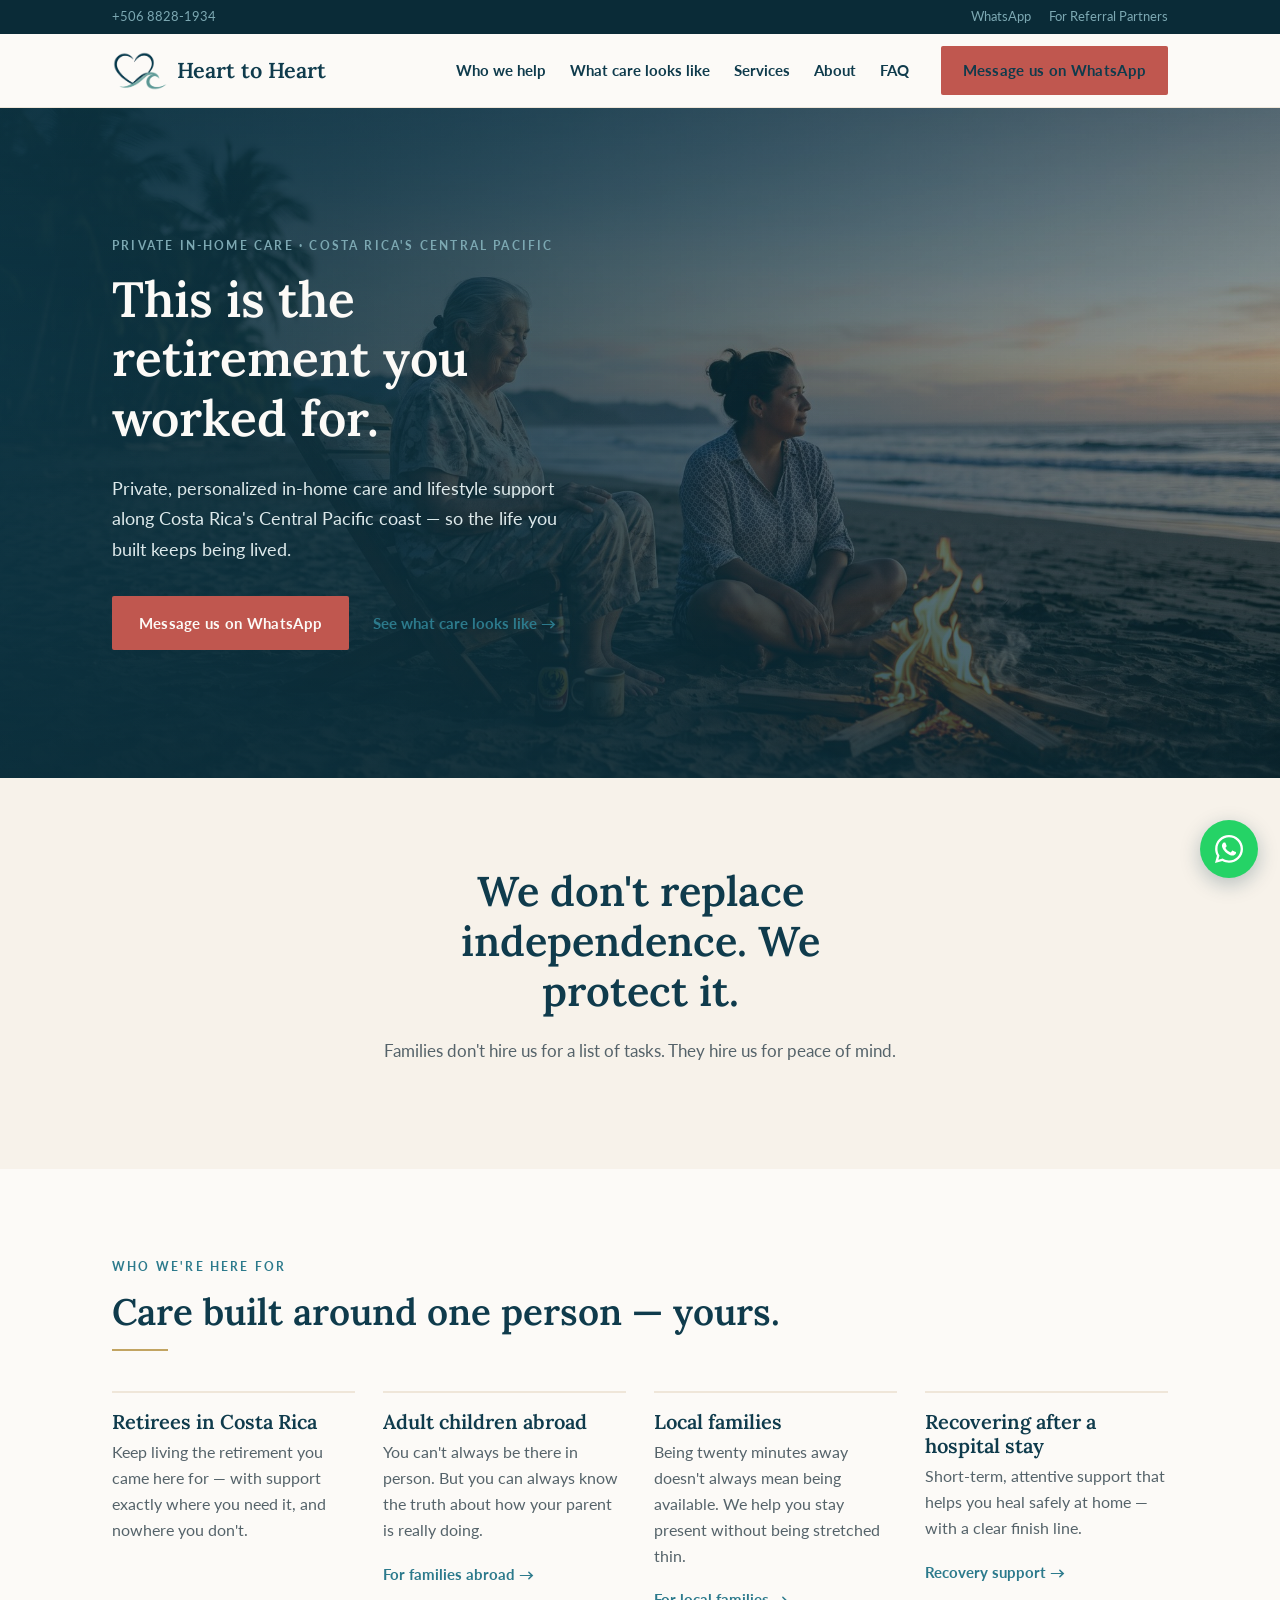
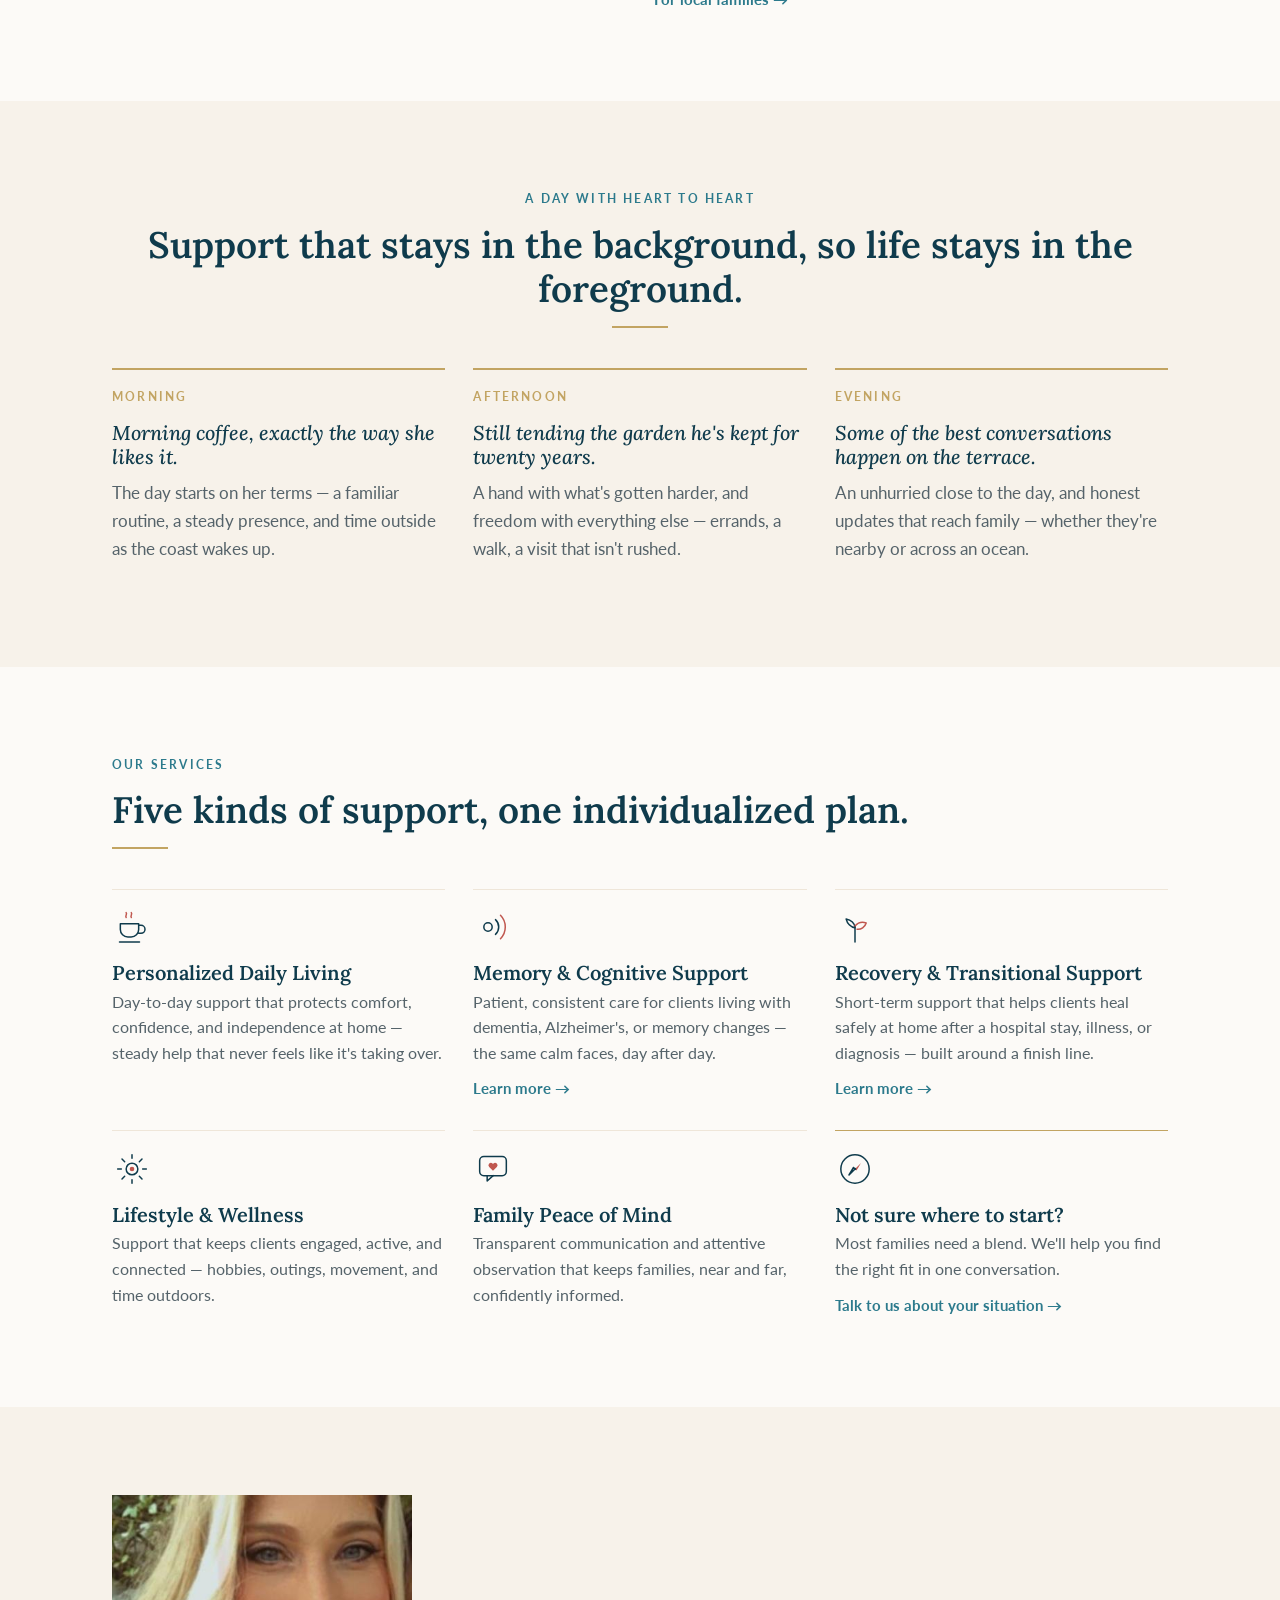
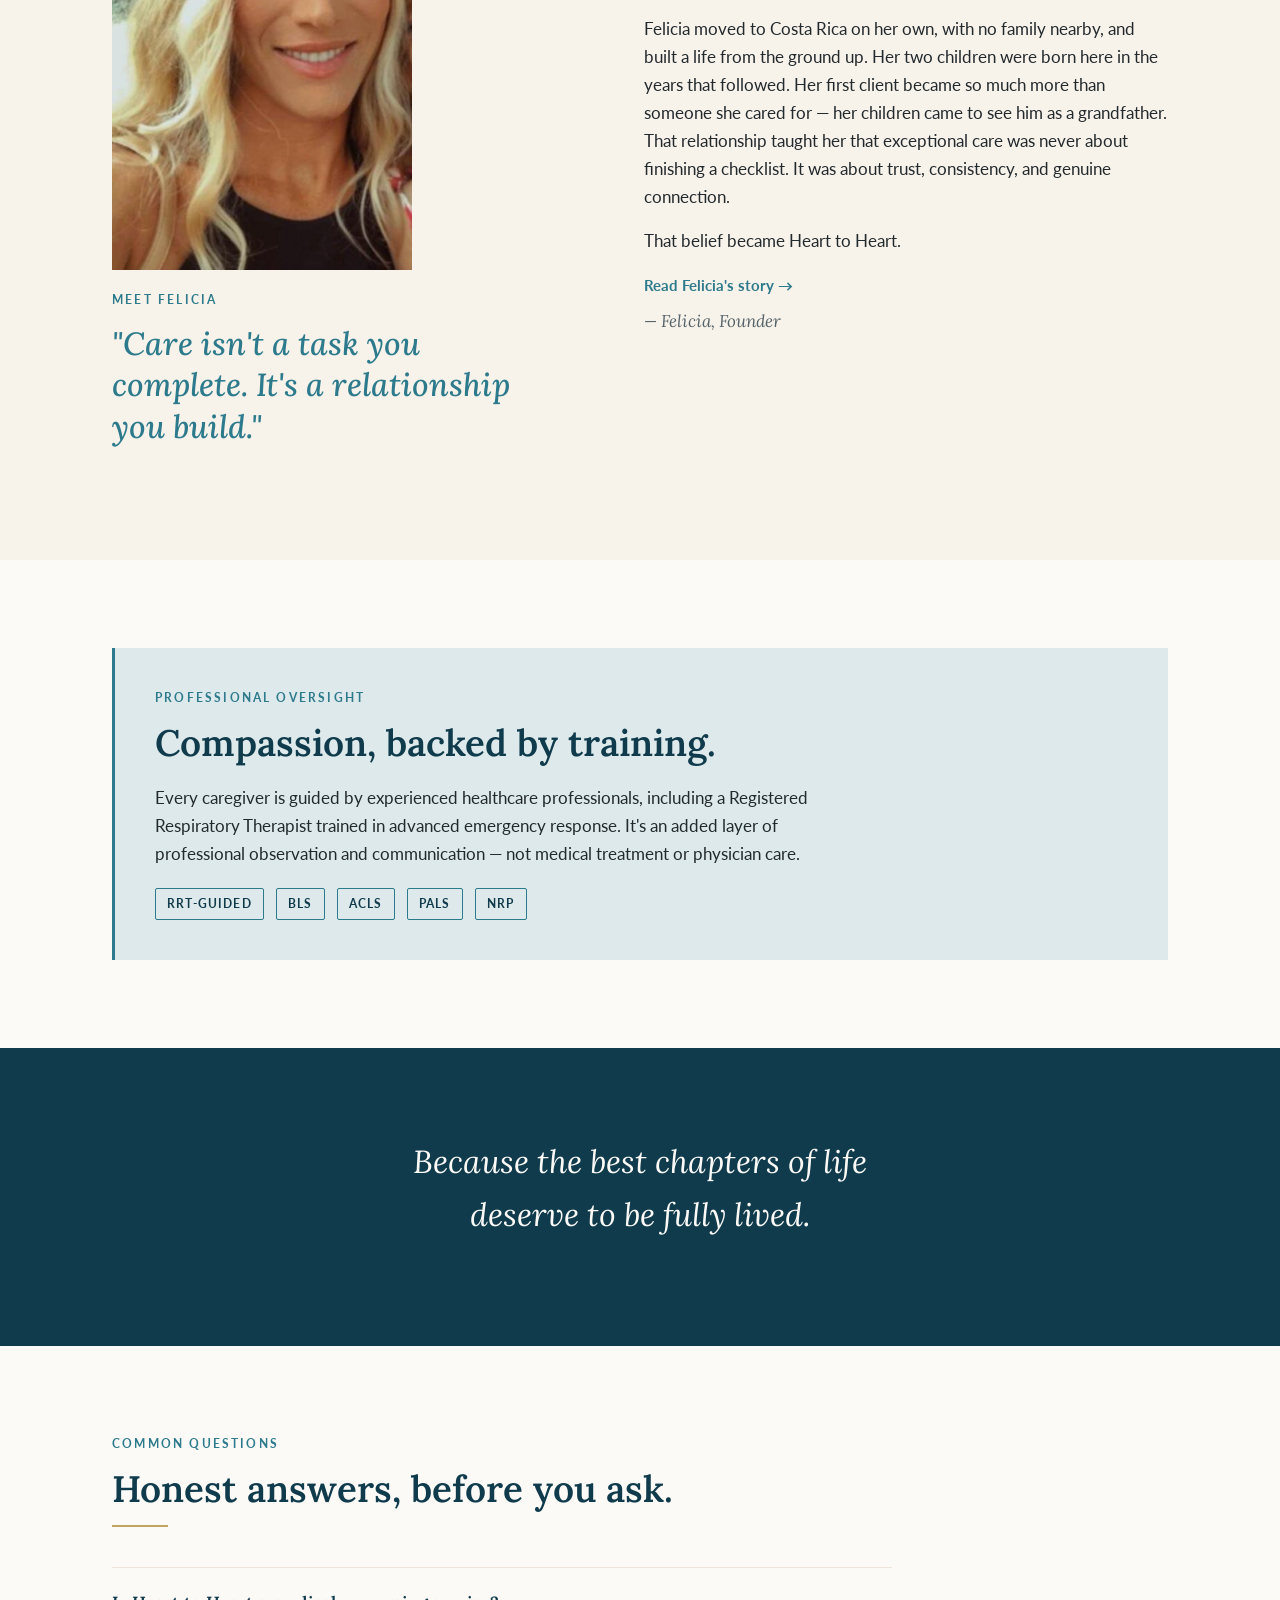
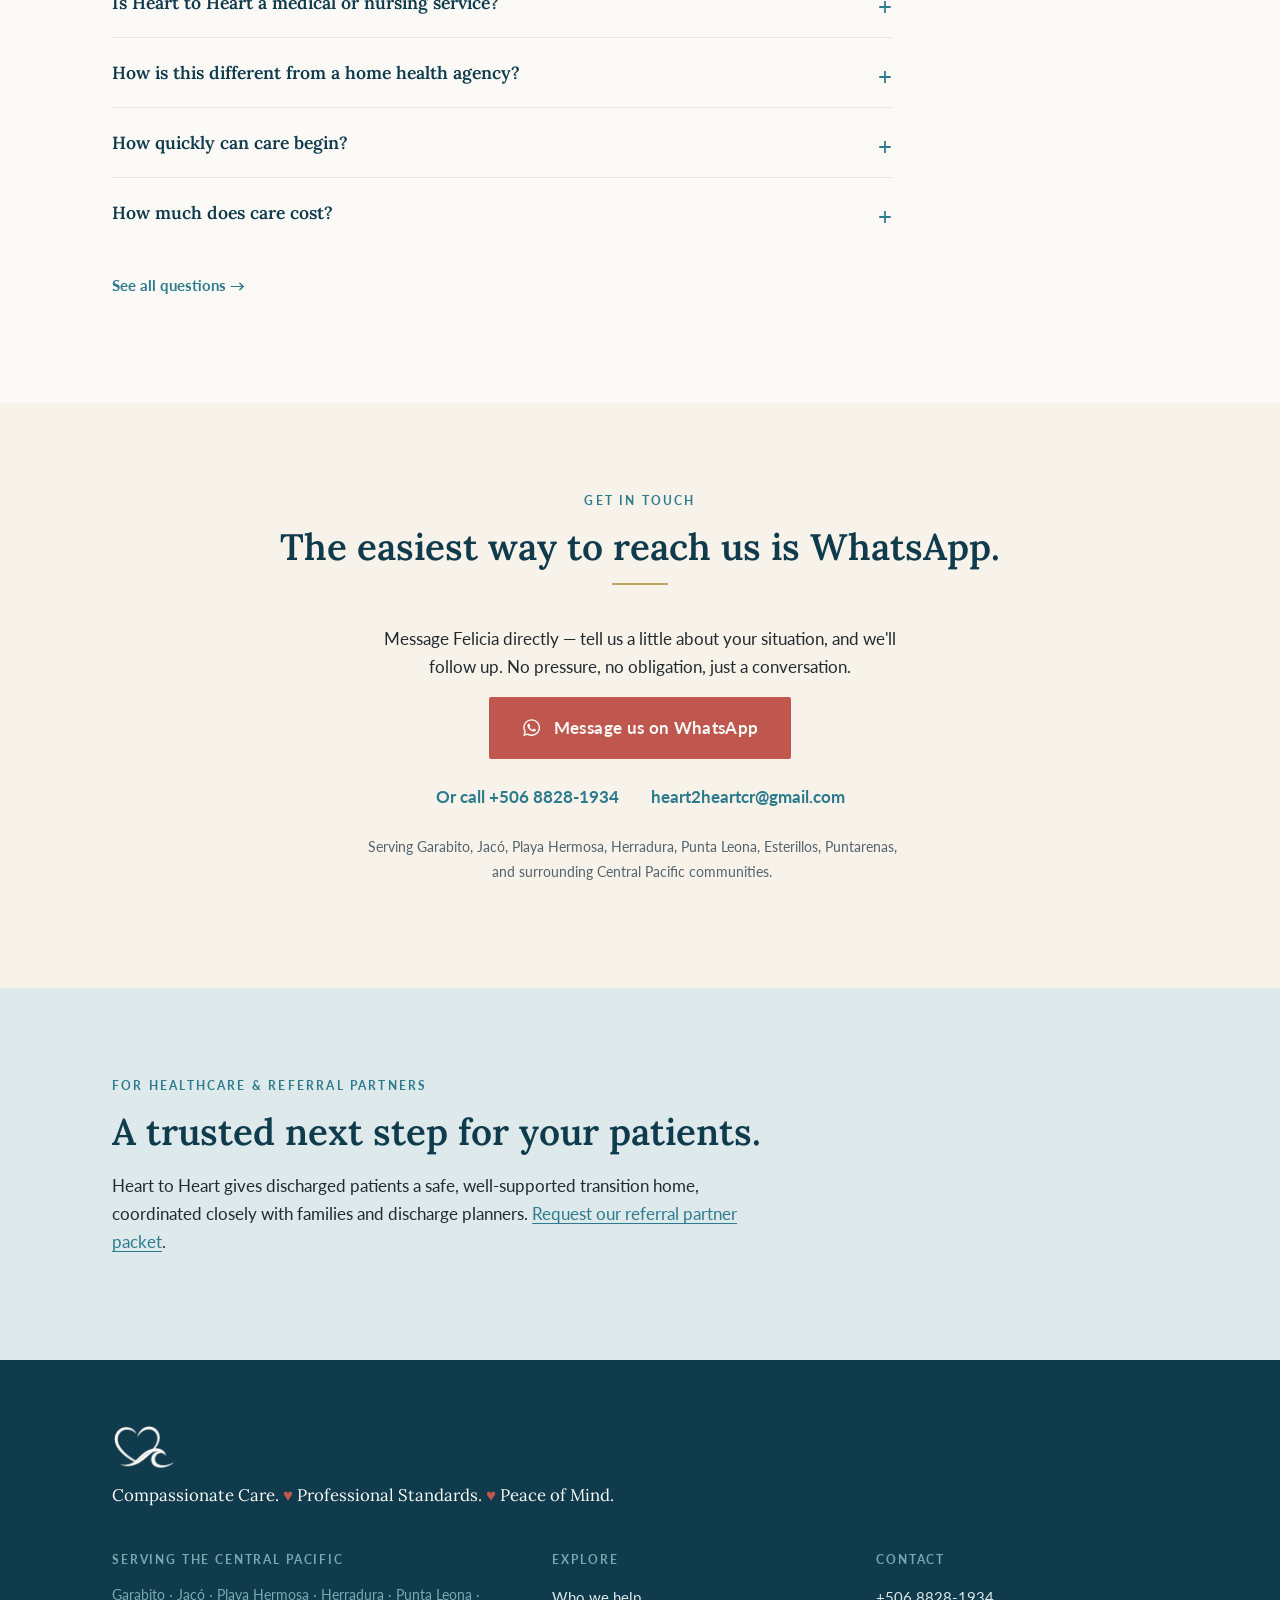
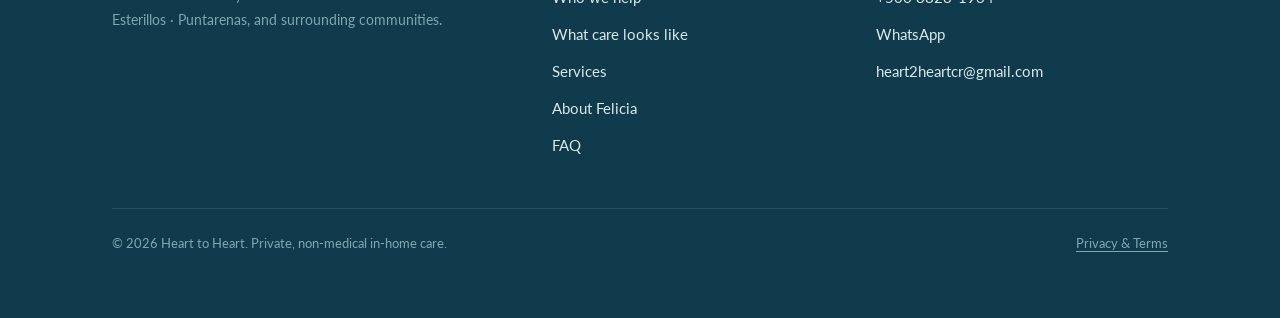
==== commit 6c9ba53a: "Add Felicia & Taylor team section to About; fix founder timeline - About page now features both Feli" ====
--- a/index.html
+++ b/index.html
@@ -252,7 +252,7 @@
         </div>
         <div>
           <!-- EDIT: founder bio -->
-          <p>Felicia moved to Costa Rica with two young children and no family nearby, learning firsthand what it means to build a sense of home from the ground up. Her first client became so much more than someone she cared for — her children saw him as a grandfather. That relationship taught her that exceptional care was never about finishing a checklist. It was about trust, consistency, and genuine connection.</p>
+          <p>Felicia moved to Costa Rica on her own, with no family nearby, and built a life from the ground up. Her two children were born here in the years that followed. Her first client became so much more than someone she cared for — her children came to see him as a grandfather. That relationship taught her that exceptional care was never about finishing a checklist. It was about trust, consistency, and genuine connection.</p>
           <p>That belief became Heart to Heart.</p>
           <a class="arrow-link" href="meet-felicia.html">Read Felicia's story</a>
           <p class="signature">— Felicia, Founder</p>
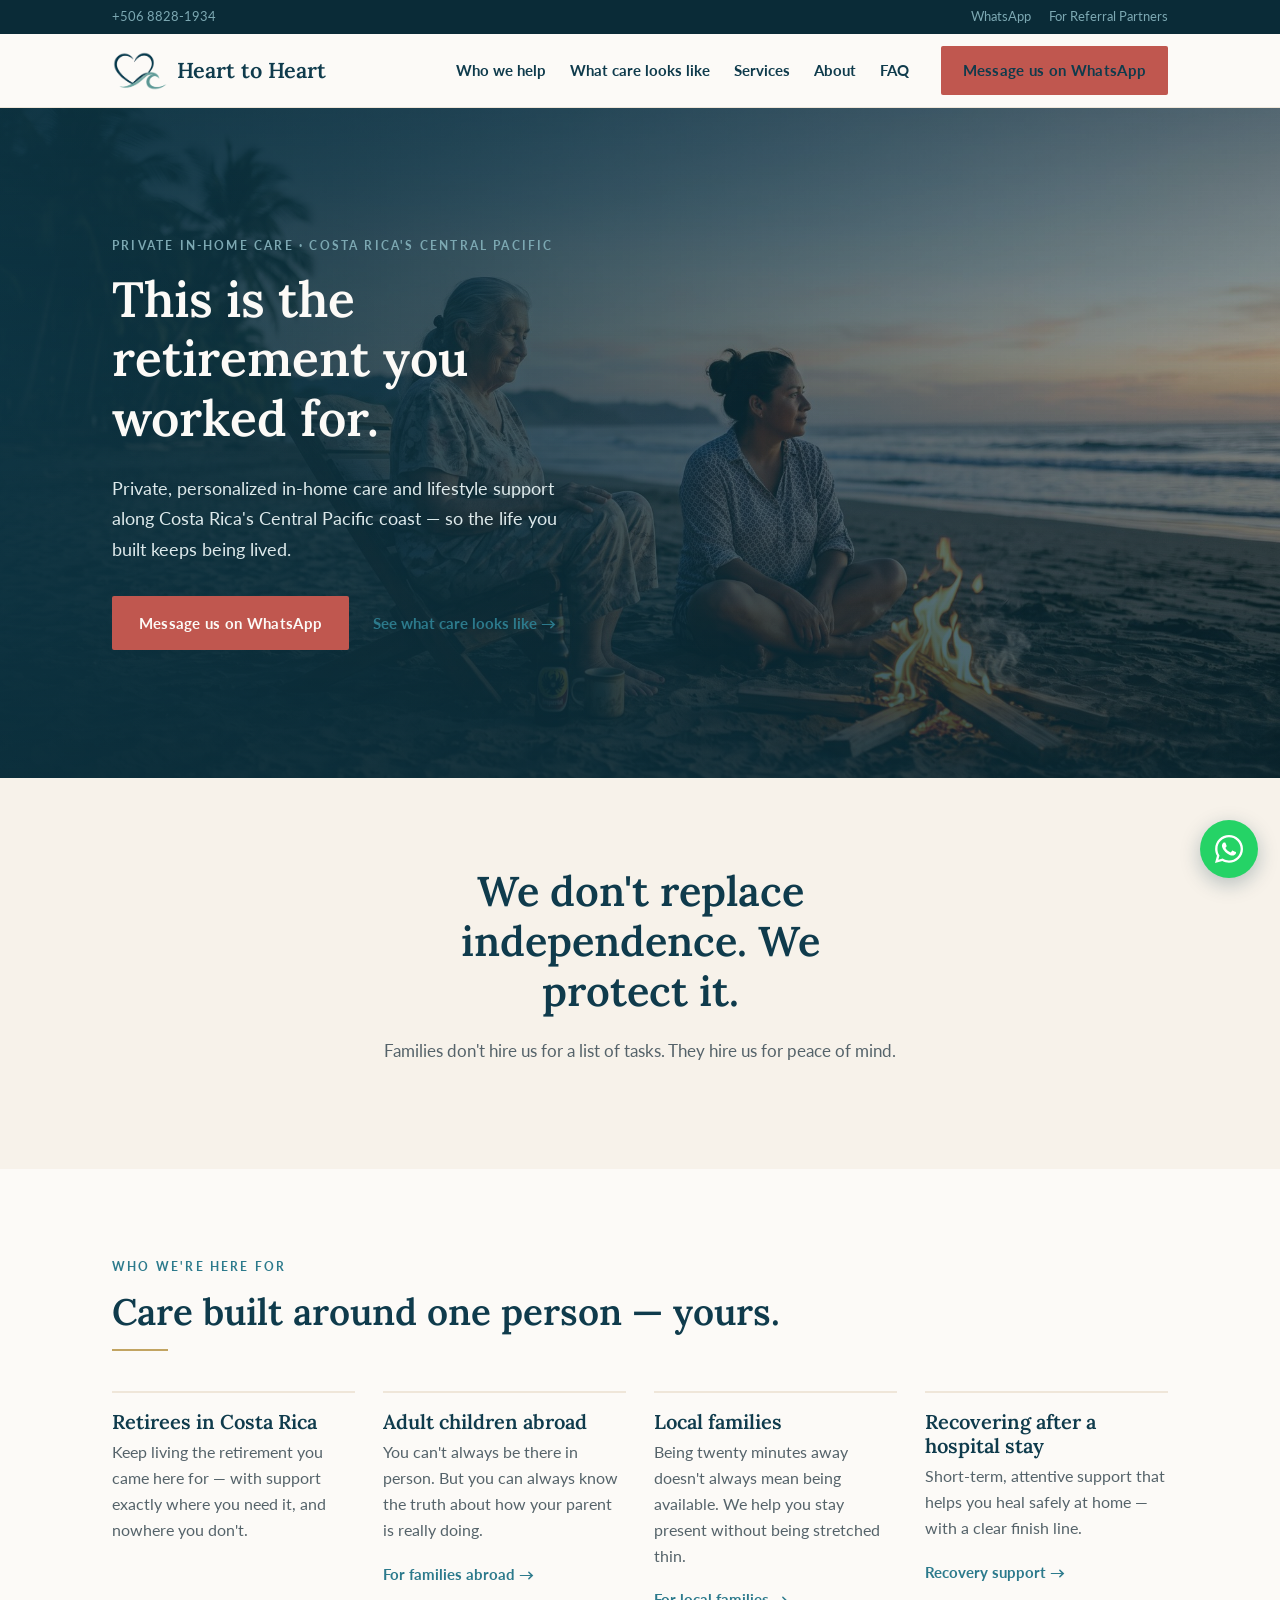
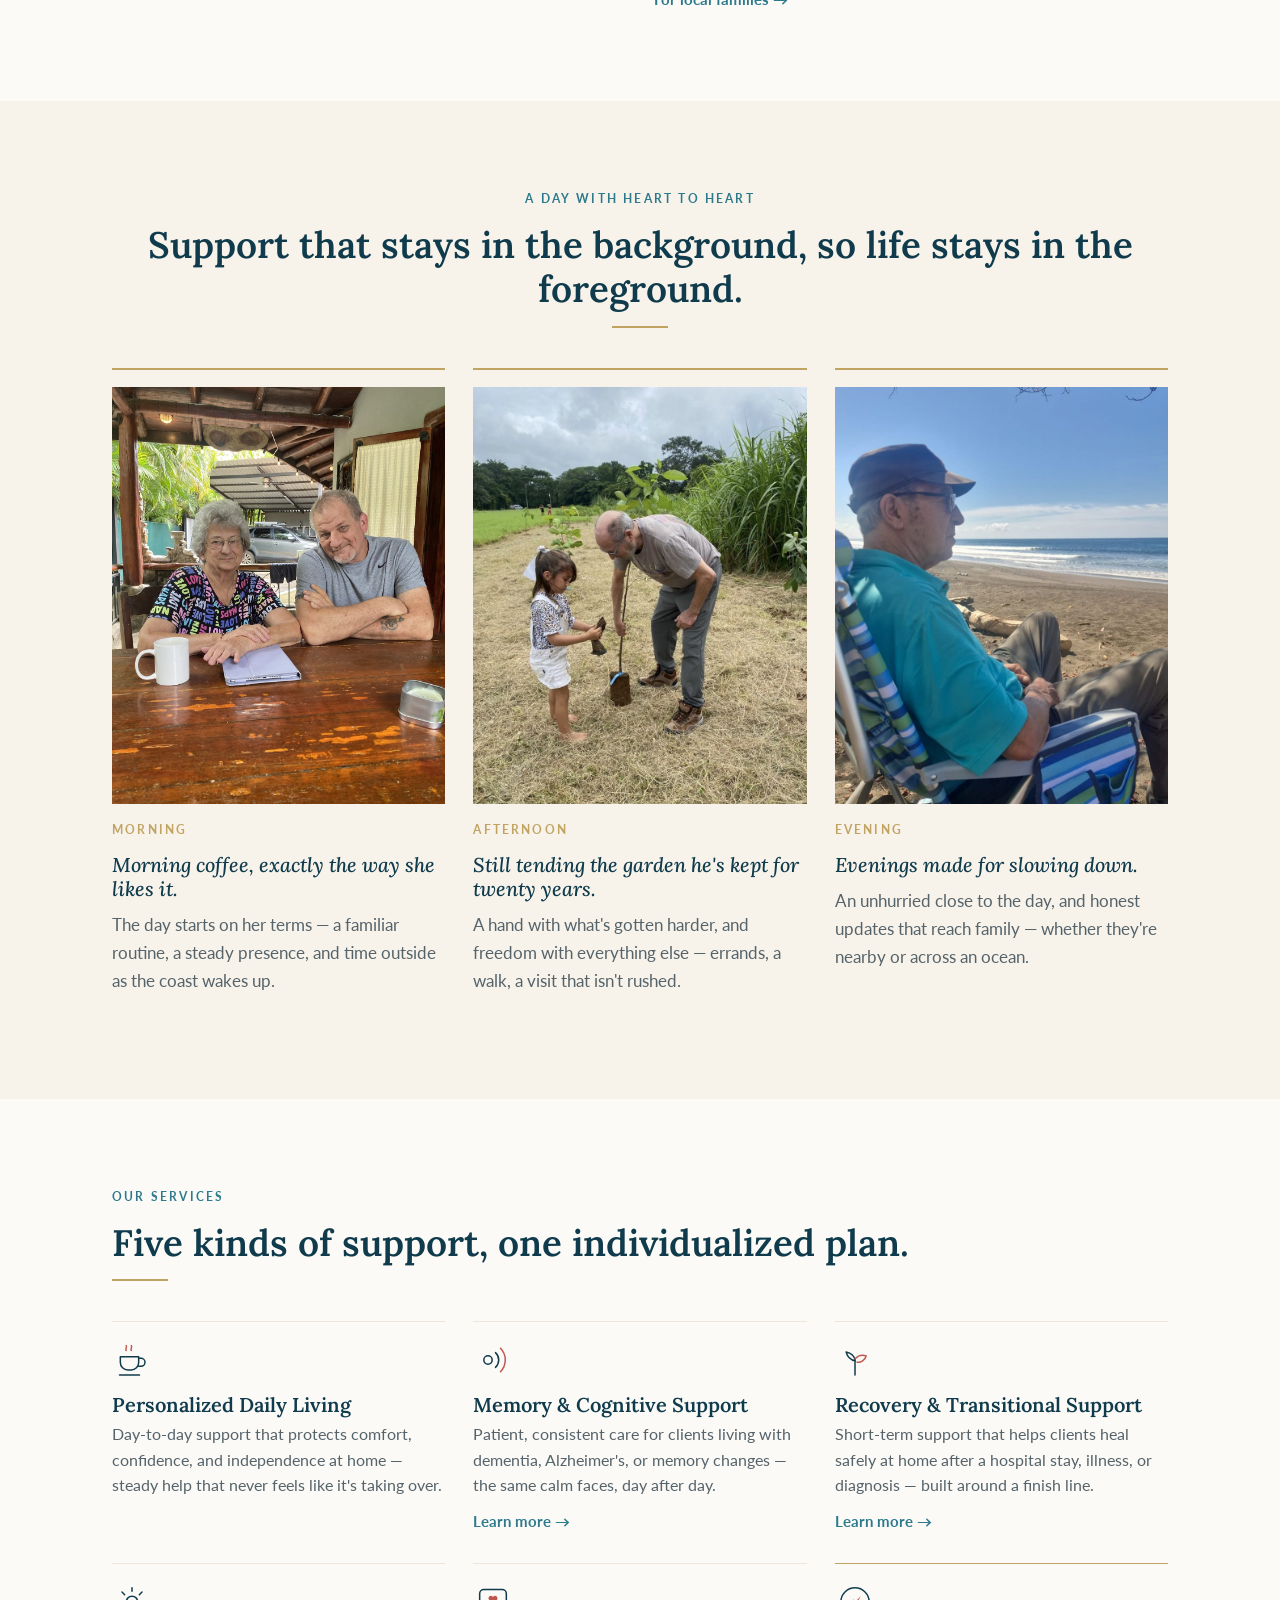
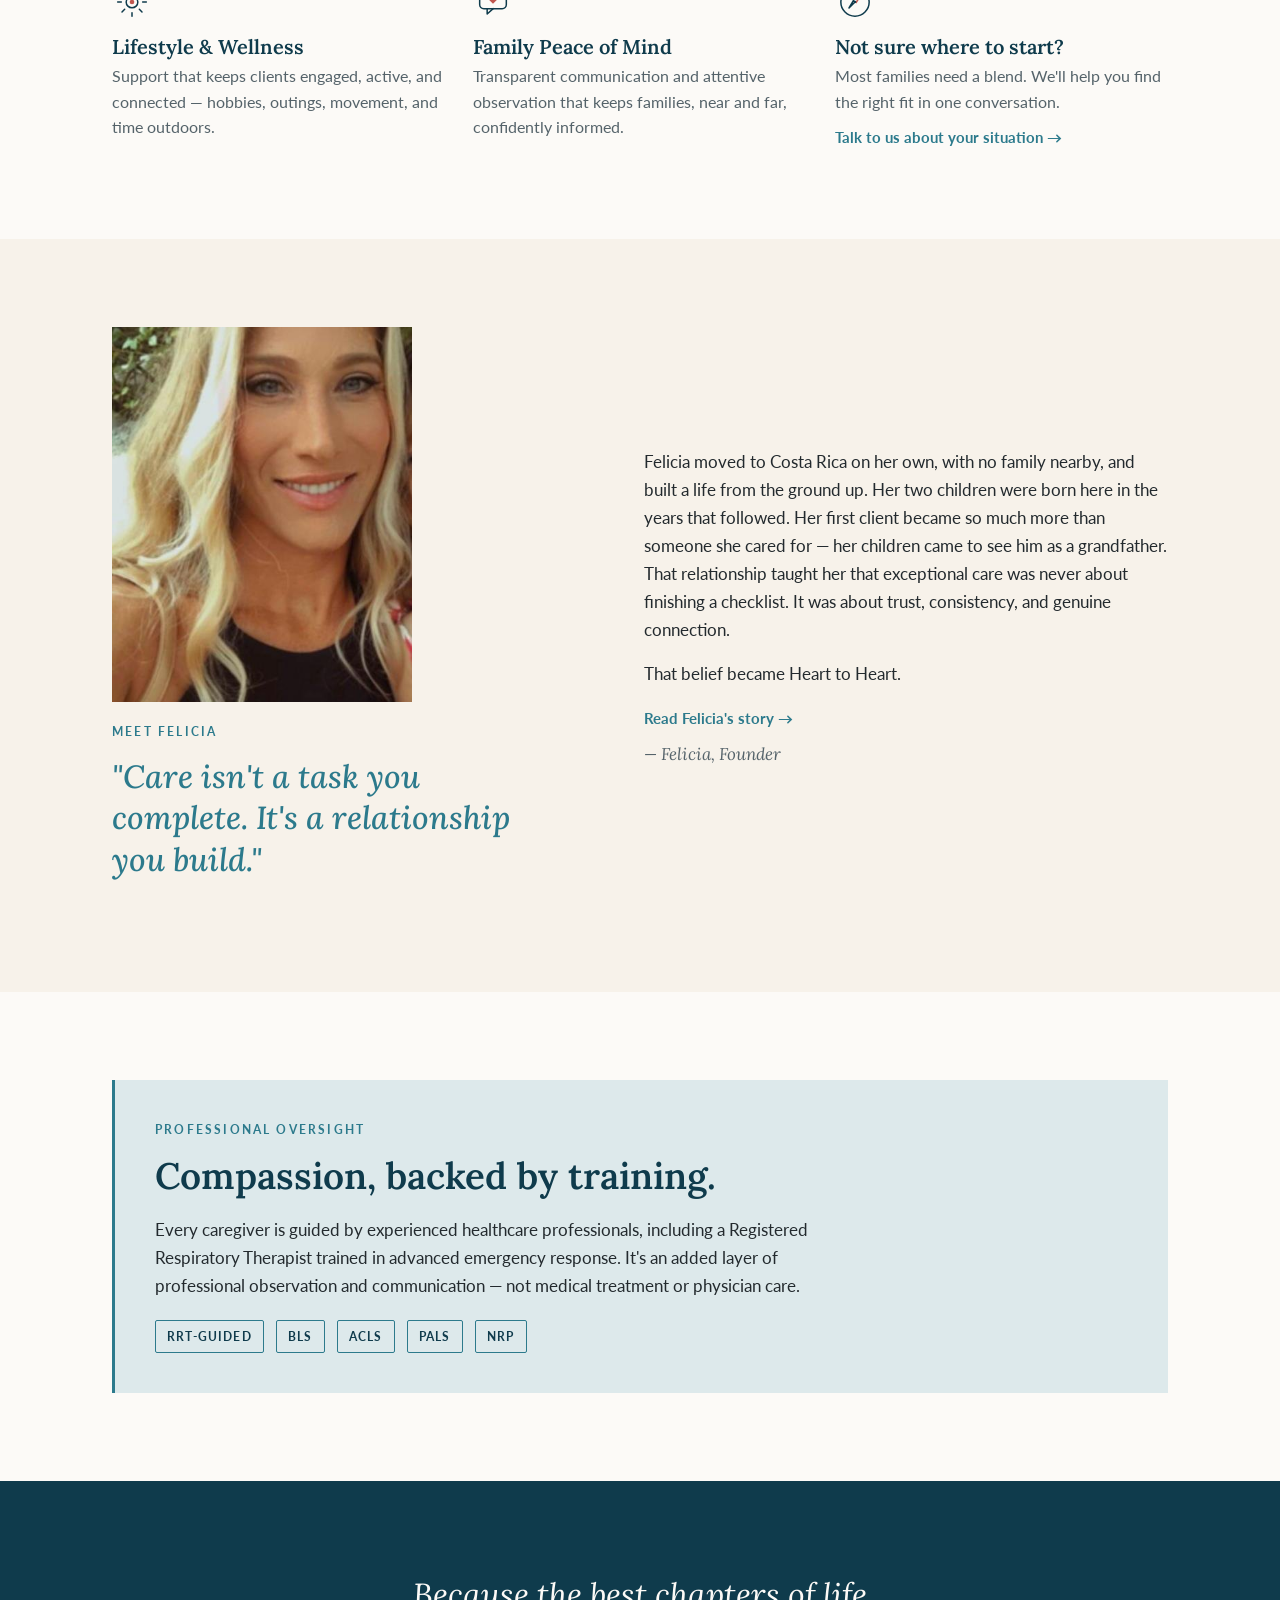
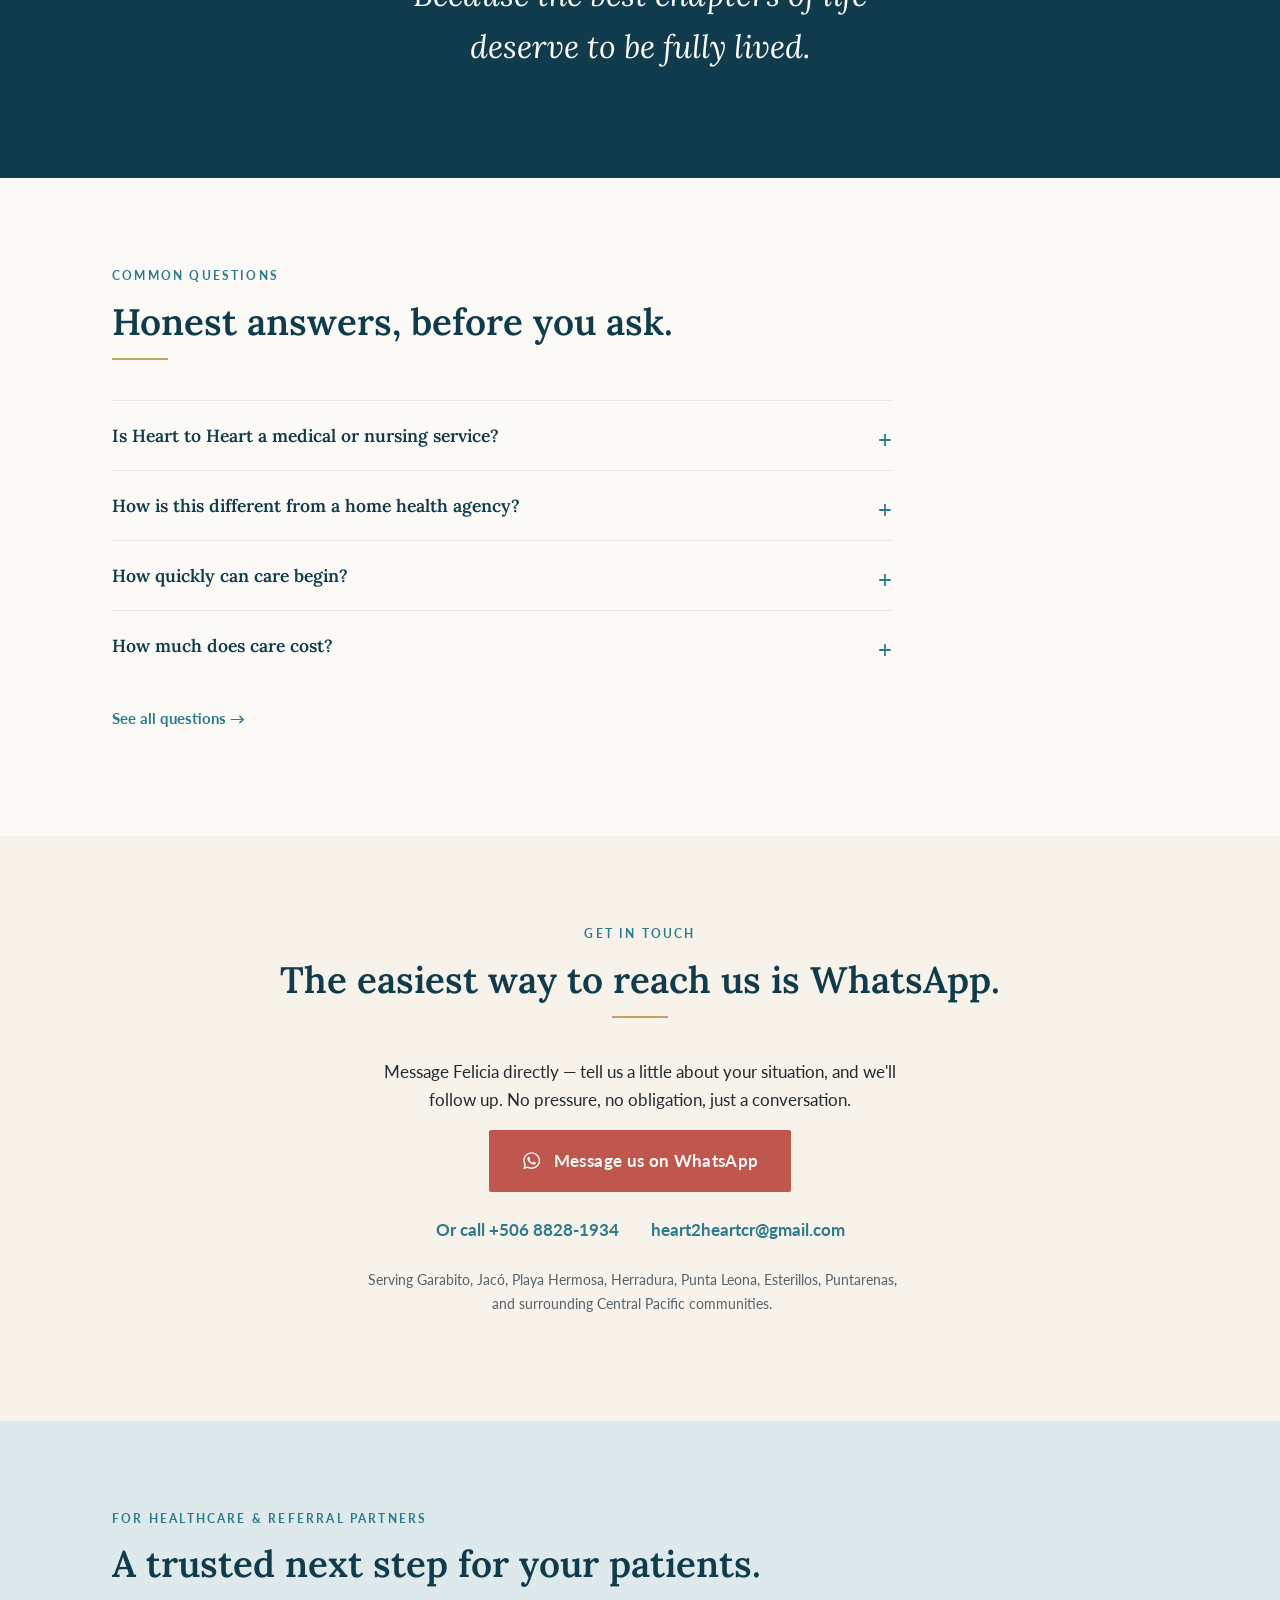
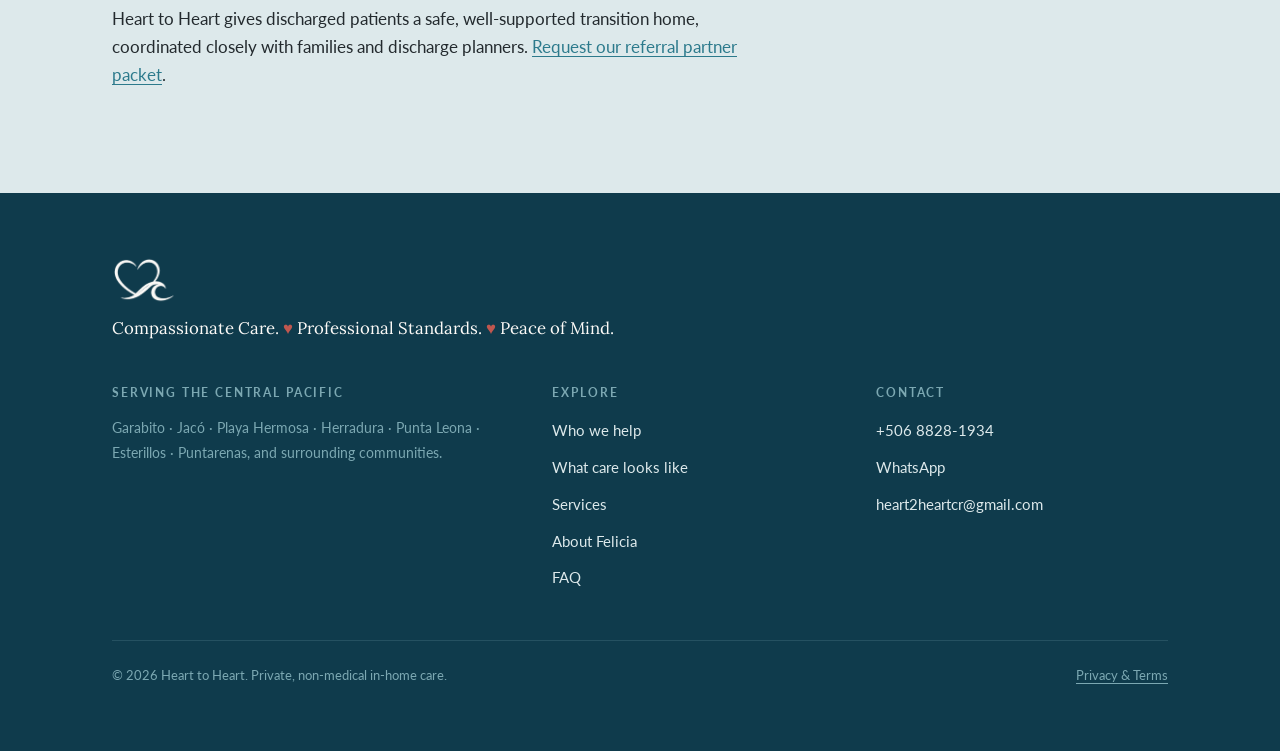
==== commit 04e115f0: "Add more real photos across the site - Homepage 'A day' section now has morning/afternoon/evening ph" ====
--- a/index.html
+++ b/index.html
@@ -151,18 +151,21 @@
 
         <div class="grid grid--vignettes">
           <article class="vignette">
+            <img class="vignette-photo" src="assets/photos/terrace.jpg" alt="Morning coffee at the terrace" width="1125" height="1500">
             <p class="eyebrow">Morning</p>
             <h3>Morning coffee, exactly the way she likes it.</h3>
             <p>The day starts on her terms — a familiar routine, a steady presence, and time outside as the coast wakes up.</p>
           </article>
           <article class="vignette">
+            <img class="vignette-photo" src="assets/photos/gardening.jpg" alt="Tending the garden together" width="826" height="1068">
             <p class="eyebrow">Afternoon</p>
             <h3>Still tending the garden he's kept for twenty years.</h3>
             <p>A hand with what's gotten harder, and freedom with everything else — errands, a walk, a visit that isn't rushed.</p>
           </article>
           <article class="vignette">
+            <img class="vignette-photo" src="assets/photos/beach-chair.jpg" alt="Watching the day end from the beach" width="843" height="1500">
             <p class="eyebrow">Evening</p>
-            <h3>Some of the best conversations happen on the terrace.</h3>
+            <h3>Evenings made for slowing down.</h3>
             <p>An unhurried close to the day, and honest updates that reach family — whether they're nearby or across an ocean.</p>
           </article>
         </div>
--- a/css/styles.css
+++ b/css/styles.css
@@ -289,6 +289,10 @@
 
 /* A day with Heart to Heart — vignettes */
 .vignette { border-top: 2px solid var(--gold); padding-top: 1.1rem; }
+.vignette-photo {
+  width: 100%; aspect-ratio: 4 / 5; object-fit: cover; object-position: center;
+  margin-bottom: 1rem;
+}
 .vignette .eyebrow { color: var(--gold); }
 .vignette h3 { font-style: italic; font-weight: 500; color: var(--deep-harbor); }
 .vignette p { color: var(--ink-mid); }
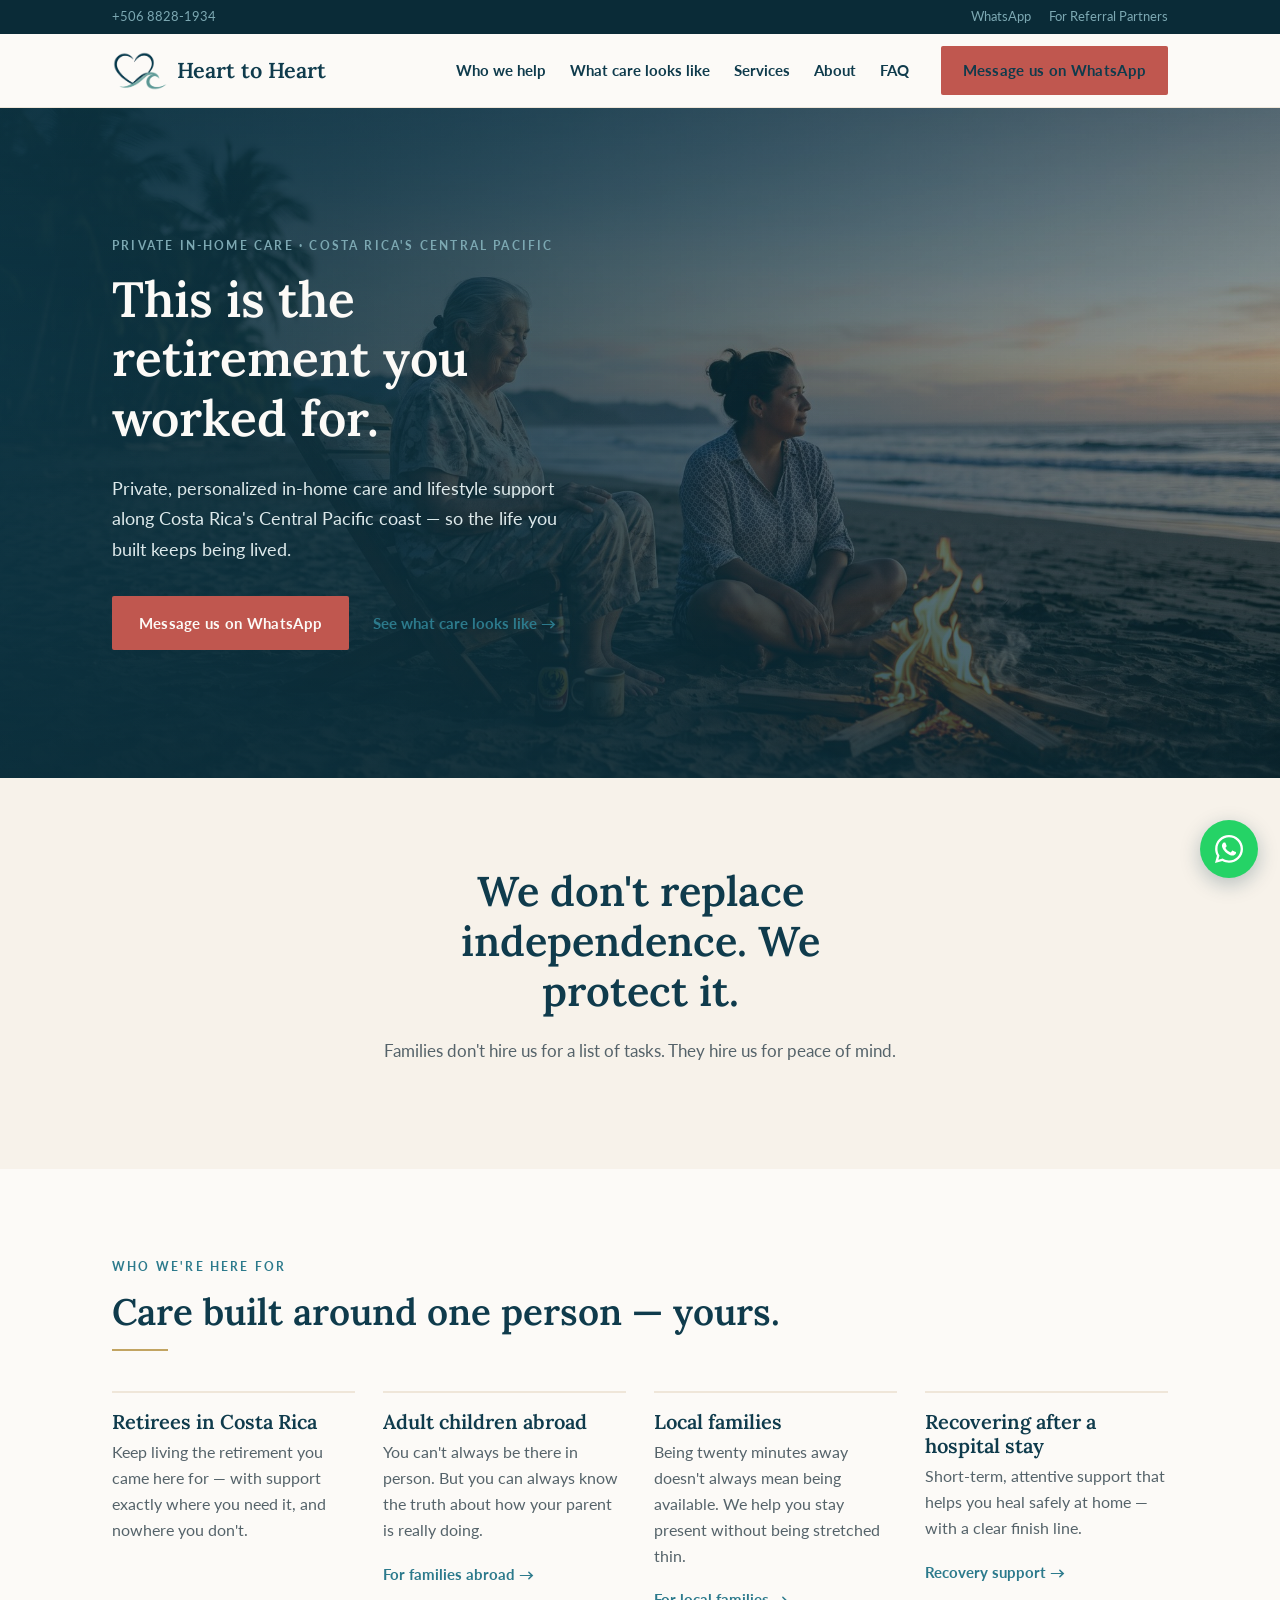
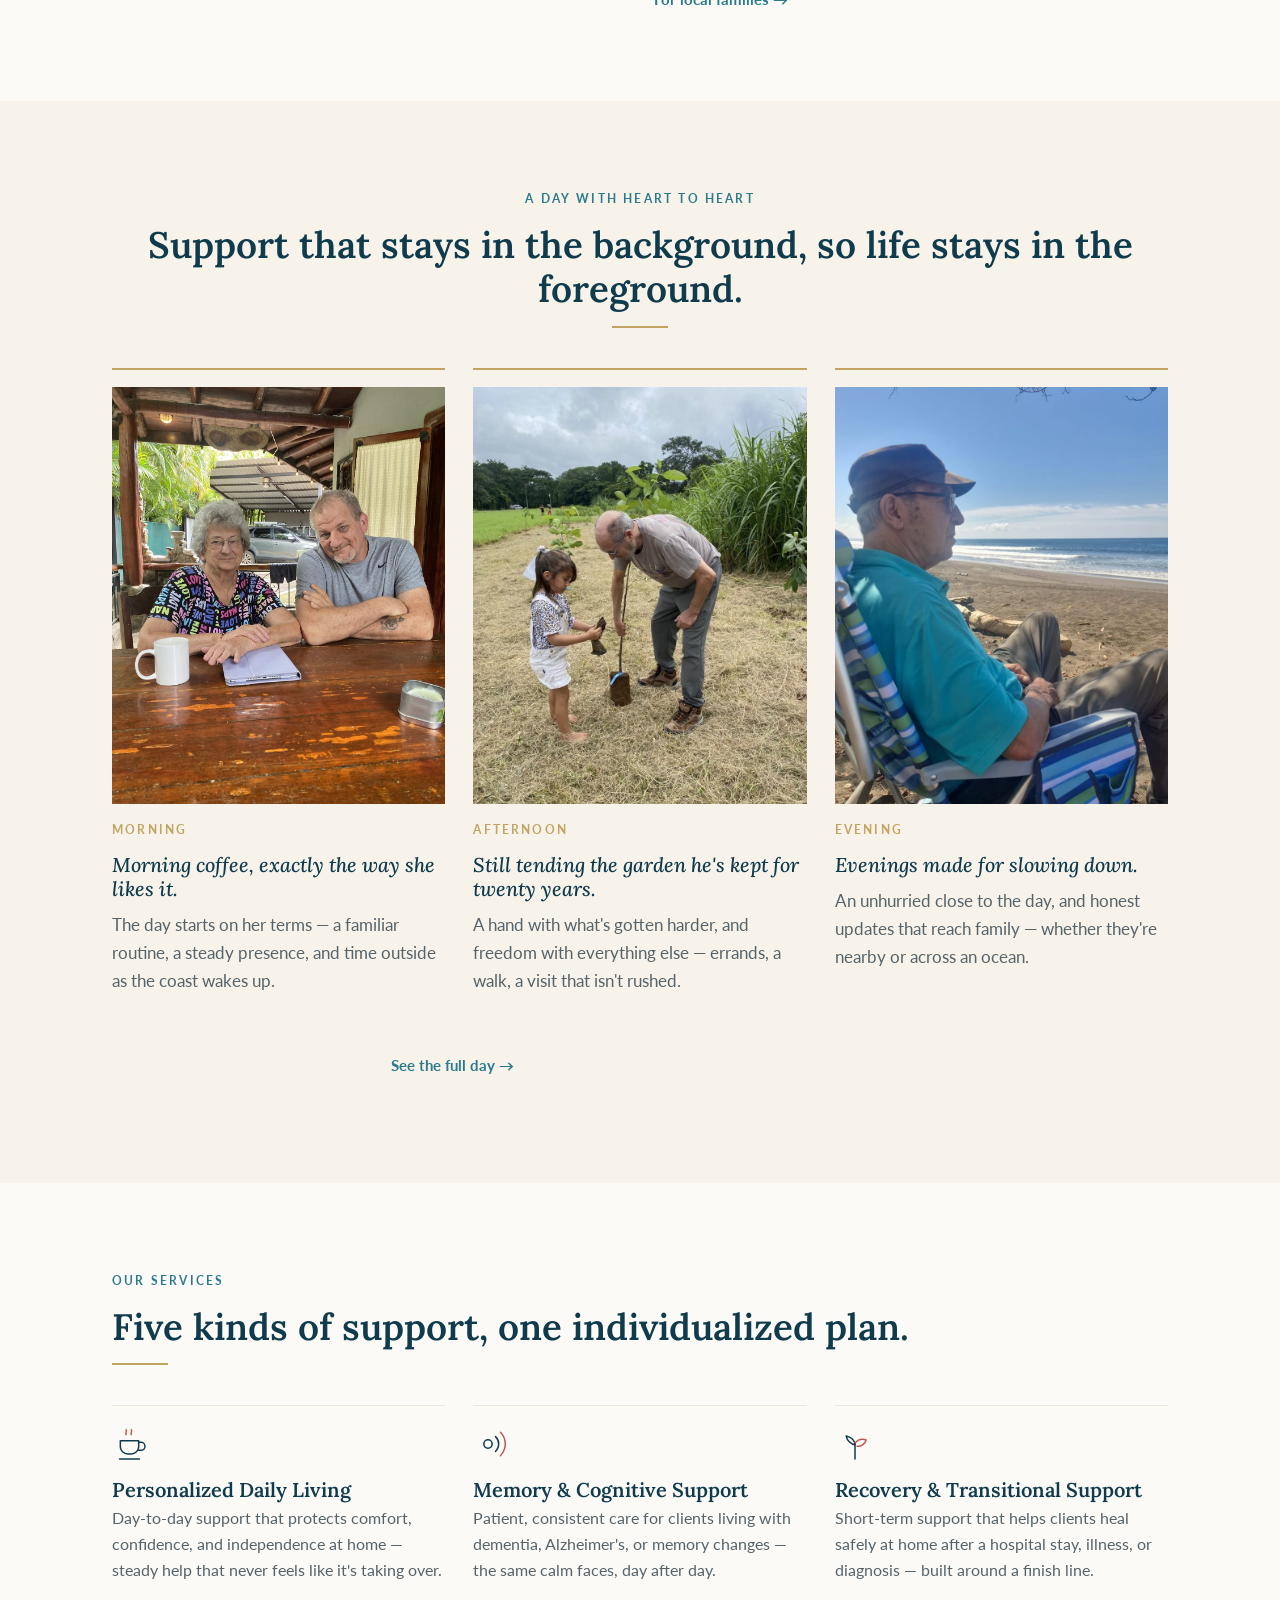
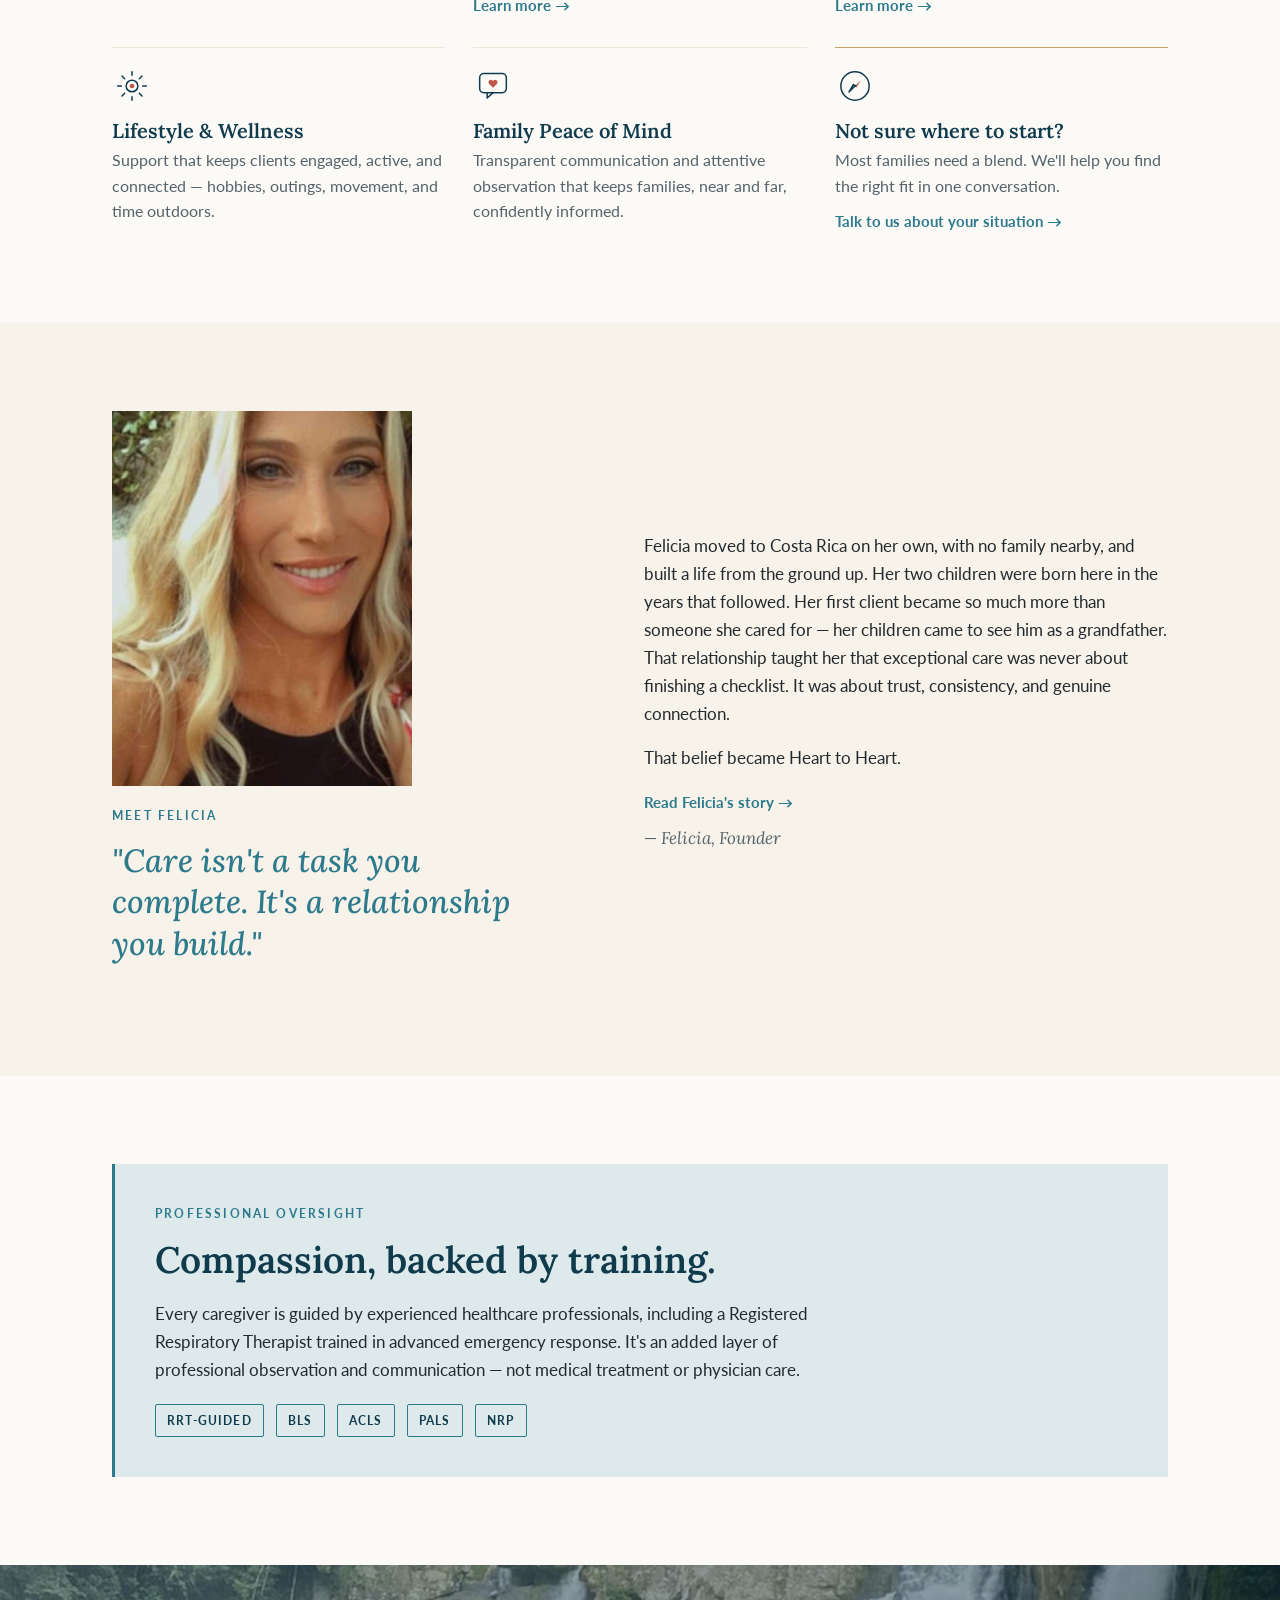
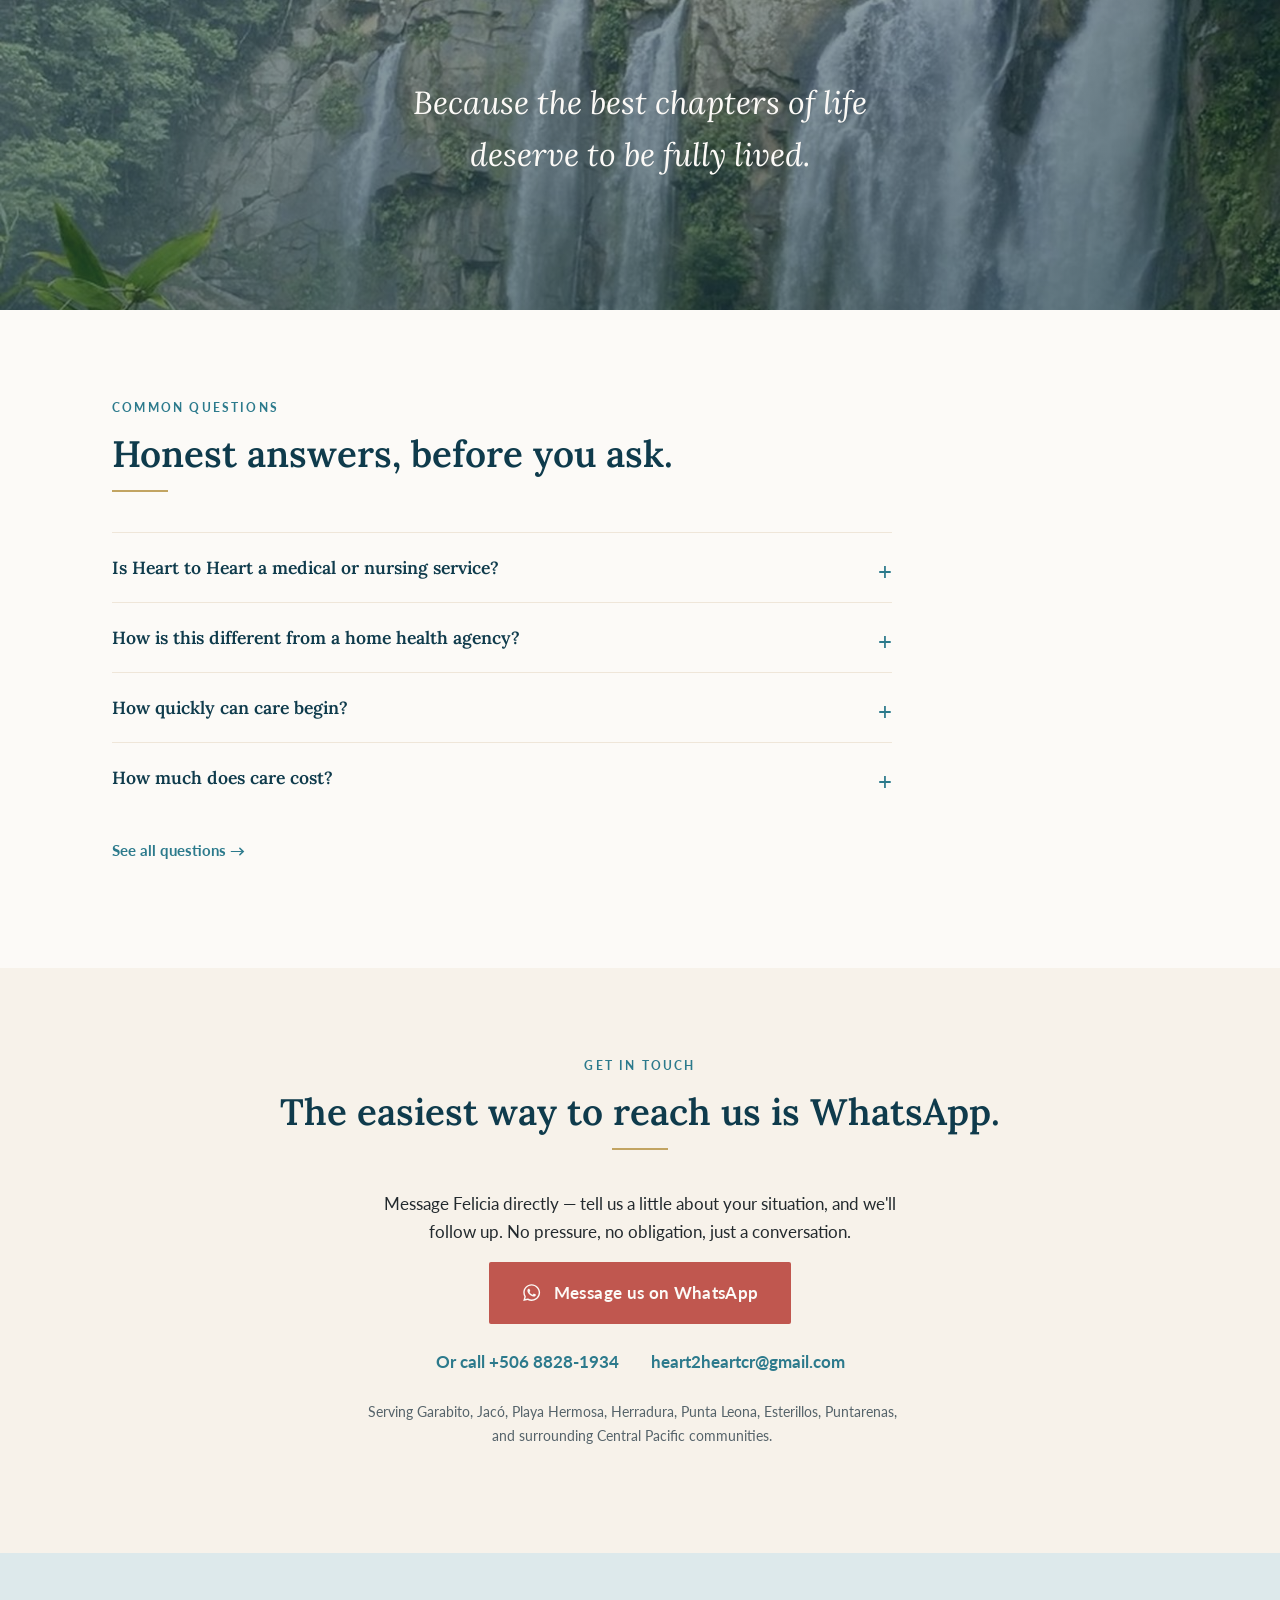
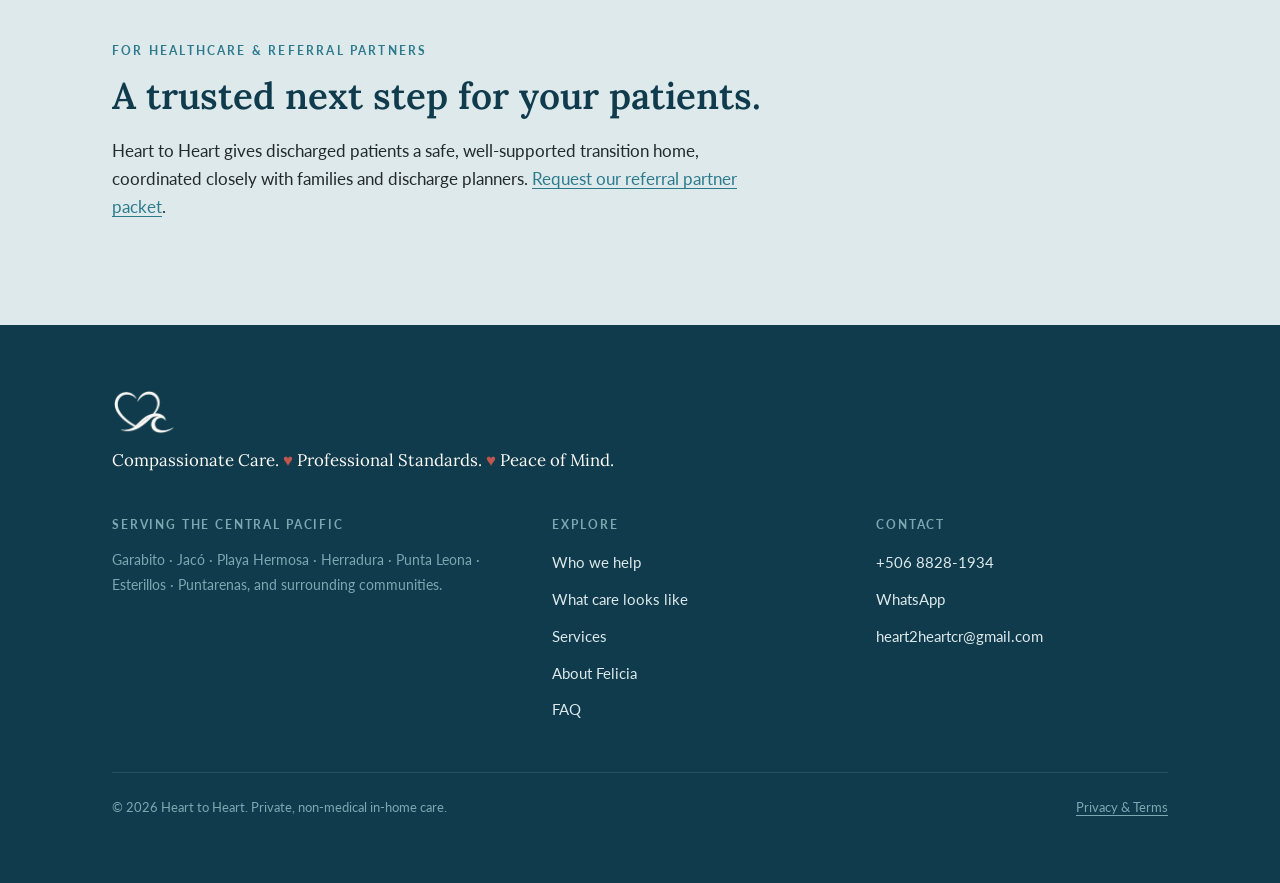
==== commit 129c13a0: "Add What Care Looks Like page + waterfall scenery band - New editorial 'What Care Looks Like' page: " ====
--- a/index.html
+++ b/index.html
@@ -71,7 +71,7 @@
       <nav class="primary-nav" id="primary-nav" aria-label="Primary">
         <ul>
           <li><a href="index.html#who">Who we help</a></li>
-          <li><a href="index.html#day">What care looks like</a></li>
+          <li><a href="what-care-looks-like.html">What care looks like</a></li>
           <li><a href="services.html">Services</a></li>
           <li><a href="about.html">About</a></li>
           <li><a href="faq.html">FAQ</a></li>
@@ -169,6 +169,7 @@
             <p>An unhurried close to the day, and honest updates that reach family — whether they're nearby or across an ocean.</p>
           </article>
         </div>
+        <p style="text-align:center; margin-top:2.5rem;"><a class="arrow-link" href="what-care-looks-like.html">See the full day</a></p>
       </div>
     </section>
 
@@ -282,7 +283,7 @@
     </section>
 
     <!-- ========================= COSTA RICA INTERLUDE =================== -->
-    <section class="band band--harbor interlude">
+    <section class="band photo-band interlude" style="background-image:url('assets/photos/waterfall.jpg');">
       <div class="container">
         <p>Because the best chapters of life deserve to be fully lived.</p>
       </div>
@@ -372,7 +373,7 @@
           <h4>Explore</h4>
           <ul>
             <li><a href="index.html#who">Who we help</a></li>
-            <li><a href="index.html#day">What care looks like</a></li>
+            <li><a href="what-care-looks-like.html">What care looks like</a></li>
             <li><a href="services.html">Services</a></li>
             <li><a href="meet-felicia.html">About Felicia</a></li>
             <li><a href="faq.html">FAQ</a></li>
--- a/css/styles.css
+++ b/css/styles.css
@@ -293,6 +293,17 @@
   width: 100%; aspect-ratio: 4 / 5; object-fit: cover; object-position: center;
   margin-bottom: 1rem;
 }
+
+/* Editorial photo + text rows (What Care Looks Like) */
+.story { display: grid; gap: 1.75rem; align-items: center; }
+.story img { width: 100%; height: auto; aspect-ratio: 4 / 5; object-fit: cover; }
+.story .eyebrow { color: var(--tidewater); }
+.story h2 { font-style: italic; font-weight: 500; }
+.story p { color: var(--ink-mid); }
+@media (min-width: 760px) {
+  .story { grid-template-columns: 1fr 1fr; gap: 3.5rem; }
+  .story--reverse .story-media { order: 2; }
+}
 .vignette .eyebrow { color: var(--gold); }
 .vignette h3 { font-style: italic; font-weight: 500; color: var(--deep-harbor); }
 .vignette p { color: var(--ink-mid); }
